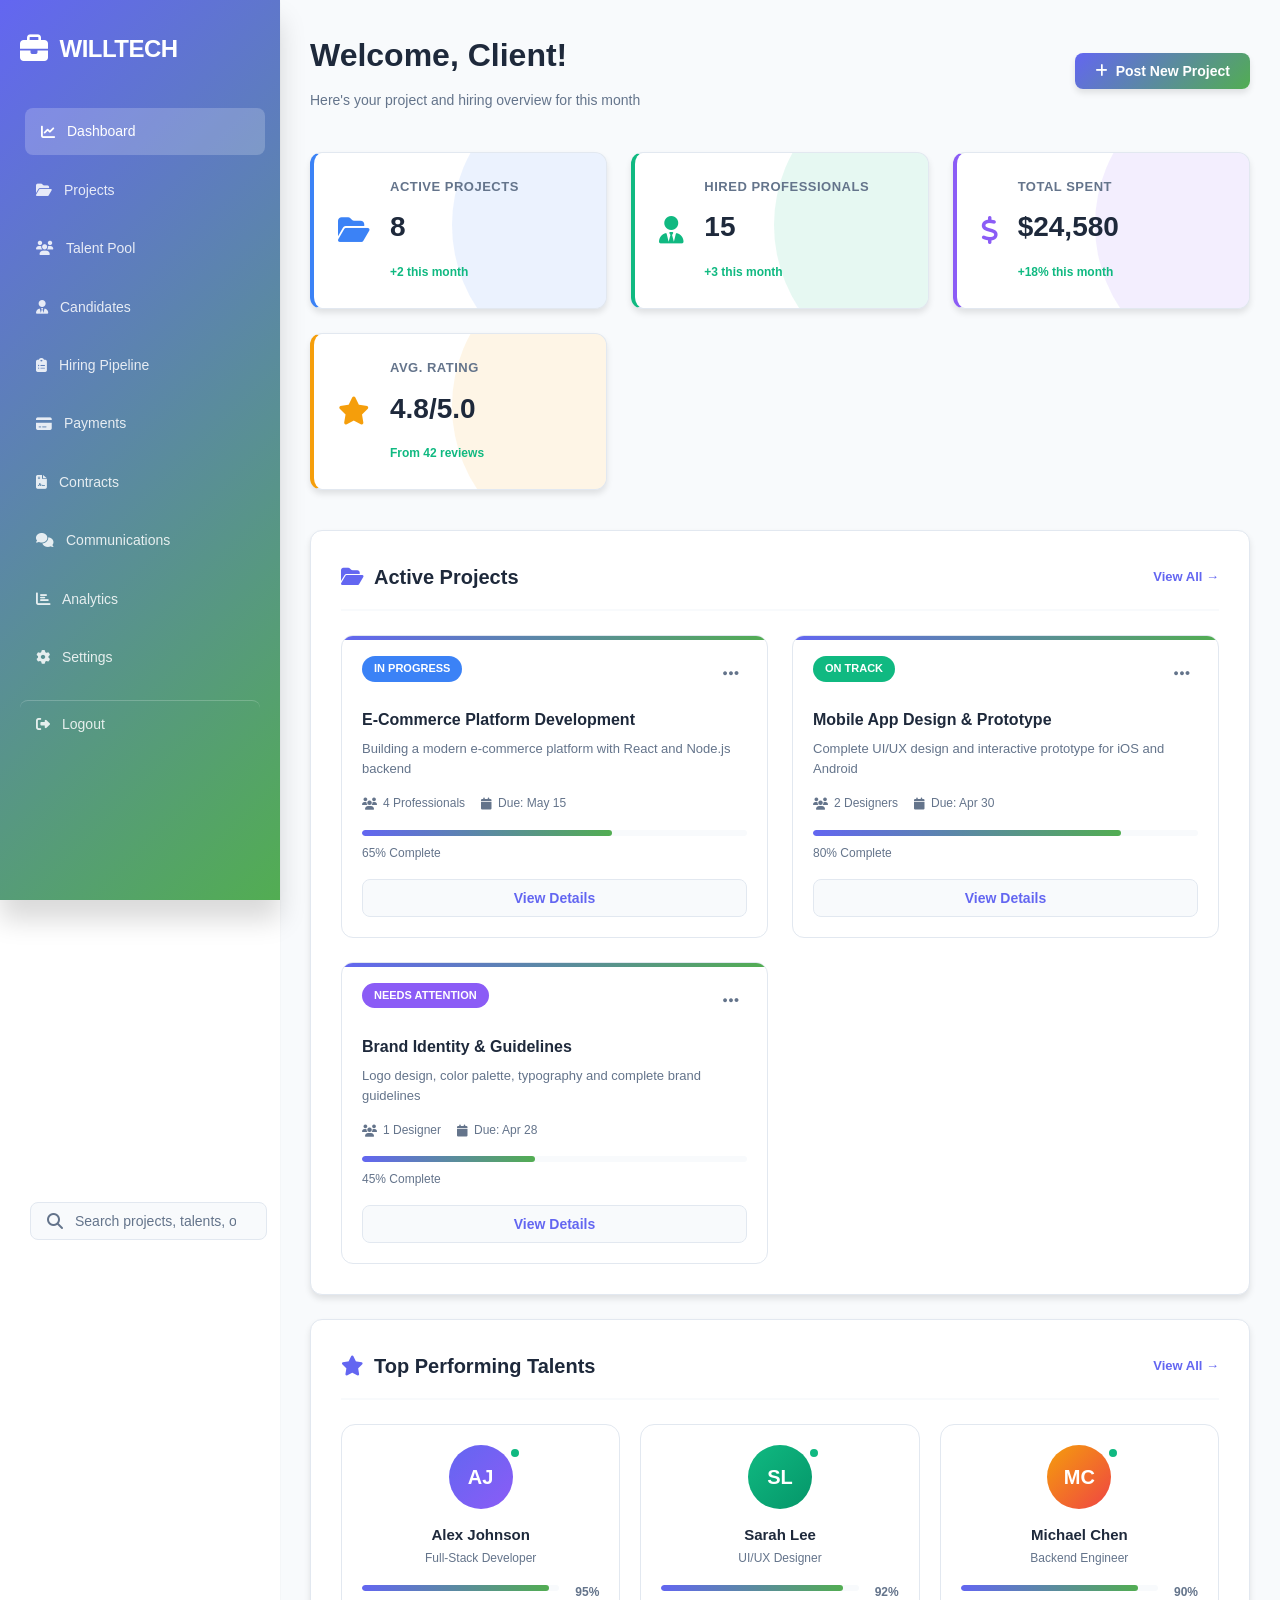
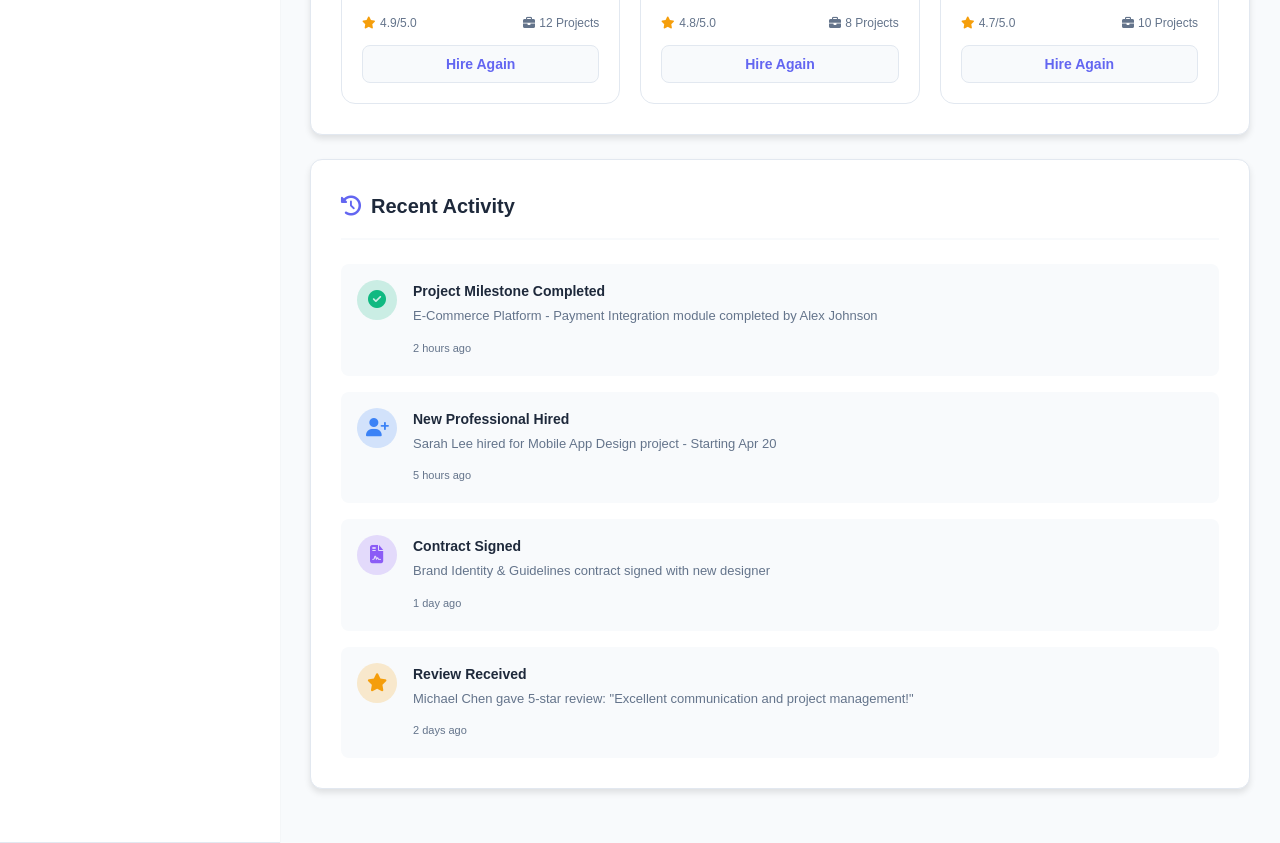
==== CARRIER HUB/client-dashboard.html @ 93d804e5 "Add files via upload" ====
<!DOCTYPE html>
<html lang="en">
<head>
    <meta charset="UTF-8">
    <meta name="viewport" content="width=device-width, initial-scale=1.0">
    <title>Client Dashboard | WILLTECH</title>
    <link rel="stylesheet" href="mentor-dashboard.css">
    <link rel="stylesheet" href="https://cdnjs.cloudflare.com/ajax/libs/font-awesome/6.4.0/css/all.min.css">
</head>
<body>
    <div class="dashboard-container">
        <!-- Sidebar Navigation -->
        <aside class="sidebar">
            <div class="sidebar-header">
                <div class="logo">
                    <i class="fas fa-briefcase"></i>
                    <span>WILLTECH</span>
                </div>
            </div>

            <nav class="sidebar-nav">
                <ul>
                    <li><a href="#dashboard" class="active"><i class="fas fa-chart-line"></i> Dashboard</a></li>
                    <li><a href="#projects"><i class="fas fa-folder-open"></i> Projects</a></li>
                    <li><a href="#talents"><i class="fas fa-users"></i> Talent Pool</a></li>
                    <li><a href="#candidates"><i class="fas fa-user-tie"></i> Candidates</a></li>
                    <li><a href="#hiring"><i class="fas fa-clipboard-list"></i> Hiring Pipeline</a></li>
                    <li><a href="#payments"><i class="fas fa-credit-card"></i> Payments</a></li>
                    <li><a href="#contracts"><i class="fas fa-file-contract"></i> Contracts</a></li>
                    <li><a href="#communications"><i class="fas fa-comments"></i> Communications</a></li>
                    <li><a href="#analytics"><i class="fas fa-bar-chart"></i> Analytics</a></li>
                    <li><a href="#settings"><i class="fas fa-cog"></i> Settings</a></li>
                    <li><a href="login.html" class="logout-btn"><i class="fas fa-sign-out-alt"></i> Logout</a></li>
                </ul>
            </nav>
        </aside>

        <!-- Main Content -->
        <main class="main-content">
            <!-- Top Navigation Bar -->
            <header class="top-bar">
                <div class="search-container">
                    <i class="fas fa-search"></i>
                    <input type="search" placeholder="Search projects, talents, or candidates...">
                </div>
            </header>

            <!-- ===================== DASHBOARD PAGE ===================== -->
            <section id="dashboard" class="content-section">
                <div class="welcome-header">
                    <div>
                        <h1>Welcome, Client! </h1>
                        <p>Here's your project and hiring overview for this month</p>
                    </div>
                    <button class="primary-btn"><i class="fas fa-plus"></i> Post New Project</button>
                </div>

                <!-- Stats Grid -->
                <div class="stats-grid">
                    <div class="stat-card blue-gradient">
                        <div class="stat-icon">
                            <i class="fas fa-folder-open"></i>
                        </div>
                        <div class="stat-content">
                            <h3>Active Projects</h3>
                            <p class="stat-number">8</p>
                            <span class="stat-change positive">+2 this month</span>
                        </div>
                    </div>

                    <div class="stat-card green-gradient">
                        <div class="stat-icon">
                            <i class="fas fa-user-tie"></i>
                        </div>
                        <div class="stat-content">
                            <h3>Hired Professionals</h3>
                            <p class="stat-number">15</p>
                            <span class="stat-change positive">+3 this month</span>
                        </div>
                    </div>

                    <div class="stat-card purple-gradient">
                        <div class="stat-icon">
                            <i class="fas fa-dollar-sign"></i>
                        </div>
                        <div class="stat-content">
                            <h3>Total Spent</h3>
                            <p class="stat-number">$24,580</p>
                            <span class="stat-change positive">+18% this month</span>
                        </div>
                    </div>

                    <div class="stat-card orange-gradient">
                        <div class="stat-icon">
                            <i class="fas fa-star"></i>
                        </div>
                        <div class="stat-content">
                            <h3>Avg. Rating</h3>
                            <p class="stat-number">4.8/5.0</p>
                            <span class="stat-change positive">From 42 reviews</span>
                        </div>
                    </div>
                </div>

                <!-- Active Projects Section -->
                <section id="active-projects" class="card-section">
                    <div class="section-header">
                        <h2><i class="fas fa-folder-open"></i> Active Projects</h2>
                        <a href="#projects" class="view-all">View All →</a>
                    </div>
                    
                    <div class="courses-grid">
                        <div class="course-card">
                            <div class="course-header">
                                <div class="course-badge blue">In Progress</div>
                                <button class="icon-btn"><i class="fas fa-ellipsis-h"></i></button>
                            </div>
                            <h3>E-Commerce Platform Development</h3>
                            <p class="course-desc">Building a modern e-commerce platform with React and Node.js backend</p>
                            <div class="course-stats">
                                <span><i class="fas fa-users"></i> 4 Professionals</span>
                                <span><i class="fas fa-calendar"></i> Due: May 15</span>
                            </div>
                            <div class="progress-bar">
                                <div class="progress" style="width: 65%"></div>
                            </div>
                            <p class="progress-text">65% Complete</p>
                            <button class="secondary-btn full-width">View Details</button>
                        </div>

                        <div class="course-card">
                            <div class="course-header">
                                <div class="course-badge green">On Track</div>
                                <button class="icon-btn"><i class="fas fa-ellipsis-h"></i></button>
                            </div>
                            <h3>Mobile App Design & Prototype</h3>
                            <p class="course-desc">Complete UI/UX design and interactive prototype for iOS and Android</p>
                            <div class="course-stats">
                                <span><i class="fas fa-users"></i> 2 Designers</span>
                                <span><i class="fas fa-calendar"></i> Due: Apr 30</span>
                            </div>
                            <div class="progress-bar">
                                <div class="progress" style="width: 80%"></div>
                            </div>
                            <p class="progress-text">80% Complete</p>
                            <button class="secondary-btn full-width">View Details</button>
                        </div>

                        <div class="course-card">
                            <div class="course-header">
                                <div class="course-badge purple">Needs Attention</div>
                                <button class="icon-btn"><i class="fas fa-ellipsis-h"></i></button>
                            </div>
                            <h3>Brand Identity & Guidelines</h3>
                            <p class="course-desc">Logo design, color palette, typography and complete brand guidelines</p>
                            <div class="course-stats">
                                <span><i class="fas fa-users"></i> 1 Designer</span>
                                <span><i class="fas fa-calendar"></i> Due: Apr 28</span>
                            </div>
                            <div class="progress-bar">
                                <div class="progress" style="width: 45%"></div>
                            </div>
                            <p class="progress-text">45% Complete</p>
                            <button class="secondary-btn full-width">View Details</button>
                        </div>
                    </div>
                </section>

                <!-- Top Performing Talents -->
                <section id="top-talents" class="card-section">
                    <div class="section-header">
                        <h2><i class="fas fa-star"></i> Top Performing Talents</h2>
                        <a href="#talents" class="view-all">View All →</a>
                    </div>
                    
                    <div class="students-grid">
                        <div class="student-card">
                            <div class="student-card-top">
                                <div class="student-av" style="background:linear-gradient(135deg,#6366f1,#8b5cf6)"><span>AJ</span></div>
                                <div class="student-status-dot active"></div>
                            </div>
                            <h4>Alex Johnson</h4>
                            <p>Full-Stack Developer</p>
                            <div class="student-progress">
                                <div class="progress-bar"><div class="progress" style="width:95%"></div></div>
                                <span>95%</span>
                            </div>
                            <div class="student-meta">
                                <span><i class="fas fa-star" style="color:#f59e0b"></i> 4.9/5.0</span>
                                <span><i class="fas fa-briefcase"></i> 12 Projects</span>
                            </div>
                            <button class="secondary-btn full-width" style="margin-top:12px">Hire Again</button>
                        </div>

                        <div class="student-card">
                            <div class="student-card-top">
                                <div class="student-av" style="background:linear-gradient(135deg,#10b981,#059669)"><span>SL</span></div>
                                <div class="student-status-dot active"></div>
                            </div>
                            <h4>Sarah Lee</h4>
                            <p>UI/UX Designer</p>
                            <div class="student-progress">
                                <div class="progress-bar"><div class="progress" style="width:92%"></div></div>
                                <span>92%</span>
                            </div>
                            <div class="student-meta">
                                <span><i class="fas fa-star" style="color:#f59e0b"></i> 4.8/5.0</span>
                                <span><i class="fas fa-briefcase"></i> 8 Projects</span>
                            </div>
                            <button class="secondary-btn full-width" style="margin-top:12px">Hire Again</button>
                        </div>

                        <div class="student-card">
                            <div class="student-card-top">
                                <div class="student-av" style="background:linear-gradient(135deg,#f59e0b,#ef4444)"><span>MC</span></div>
                                <div class="student-status-dot active"></div>
                            </div>
                            <h4>Michael Chen</h4>
                            <p>Backend Engineer</p>
                            <div class="student-progress">
                                <div class="progress-bar"><div class="progress" style="width:90%"></div></div>
                                <span>90%</span>
                            </div>
                            <div class="student-meta">
                                <span><i class="fas fa-star" style="color:#f59e0b"></i> 4.7/5.0</span>
                                <span><i class="fas fa-briefcase"></i> 10 Projects</span>
                            </div>
                            <button class="secondary-btn full-width" style="margin-top:12px">Hire Again</button>
                        </div>
                    </div>
                </section>

                <!-- Recent Activity -->
                <section class="card-section">
                    <div class="section-header">
                        <h2><i class="fas fa-history"></i> Recent Activity</h2>
                    </div>

                    <div class="activity-list">
                        <div class="activity-item">
                            <div class="activity-icon green">
                                <i class="fas fa-check-circle"></i>
                            </div>
                            <div class="activity-content">
                                <h4>Project Milestone Completed</h4>
                                <p>E-Commerce Platform - Payment Integration module completed by Alex Johnson</p>
                                <span class="time-ago">2 hours ago</span>
                            </div>
                        </div>

                        <div class="activity-item">
                            <div class="activity-icon blue">
                                <i class="fas fa-user-plus"></i>
                            </div>
                            <div class="activity-content">
                                <h4>New Professional Hired</h4>
                                <p>Sarah Lee hired for Mobile App Design project - Starting Apr 20</p>
                                <span class="time-ago">5 hours ago</span>
                            </div>
                        </div>

                        <div class="activity-item">
                            <div class="activity-icon purple">
                                <i class="fas fa-file-contract"></i>
                            </div>
                            <div class="activity-content">
                                <h4>Contract Signed</h4>
                                <p>Brand Identity & Guidelines contract signed with new designer</p>
                                <span class="time-ago">1 day ago</span>
                            </div>
                        </div>

                        <div class="activity-item">
                            <div class="activity-icon orange">
                                <i class="fas fa-star"></i>
                            </div>
                            <div class="activity-content">
                                <h4>Review Received</h4>
                                <p>Michael Chen gave 5-star review: "Excellent communication and project management!"</p>
                                <span class="time-ago">2 days ago</span>
                            </div>
                        </div>
                    </div>
                </section>
            </section>

            <!-- ===================== PROJECTS PAGE ===================== -->
            <section id="projects" class="content-section page-section" style="display:none;">
                <div class="page-header">
                    <div><h1>Projects</h1><p>Manage all your projects and track progress</p></div>
                    <button class="primary-btn"><i class="fas fa-plus"></i> Create New Project</button>
                </div>
                <div class="filter-bar">
                    <div class="filter-tabs">
                        <button class="filter-tab active">All Projects (8)</button>
                        <button class="filter-tab">In Progress (5)</button>
                        <button class="filter-tab">Completed (3)</button>
                    </div>
                </div>
                <div class="card-section" style="padding:0">
                    <div class="courses-table-wrap">
                        <table class="courses-table">
                            <thead><tr><th>Project Name</th><th>Status</th><th>Professionals</th><th>Budget</th><th>Progress</th><th>Due Date</th><th>Actions</th></tr></thead>
                            <tbody>
                                <tr><td><div class="course-row-info"><div class="course-row-icon blue"><i class="fas fa-code"></i></div><div><strong>E-Commerce Platform</strong><p>React + Node.js Full-Stack Build</p></div></div></td><td><span class="status-pill green">In Progress</span></td><td>4</td><td>$18,500</td><td><div style="display:flex;align-items:center;gap:8px"><div class="mini-progress"><div class="mini-fill" style="width:65%"></div></div><span>65%</span></div></td><td>May 15, 2026</td><td><div class="row-actions"><button class="icon-btn"><i class="fas fa-eye"></i></button><button class="icon-btn"><i class="fas fa-edit"></i></button></div></td></tr>
                                <tr><td><div class="course-row-info"><div class="course-row-icon green"><i class="fas fa-palette"></i></div><div><strong>Mobile App Design</strong><p>iOS & Android UI/UX Prototype</p></div></div></td><td><span class="status-pill green">In Progress</span></td><td>2</td><td>$8,200</td><td><div style="display:flex;align-items:center;gap:8px"><div class="mini-progress"><div class="mini-fill" style="width:80%"></div></div><span>80%</span></div></td><td>Apr 30, 2026</td><td><div class="row-actions"><button class="icon-btn"><i class="fas fa-eye"></i></button><button class="icon-btn"><i class="fas fa-edit"></i></button></div></td></tr>
                                <tr><td><div class="course-row-info"><div class="course-row-icon purple"><i class="fas fa-paint-brush"></i></div><div><strong>Brand Identity</strong><p>Logo & Guidelines Design</p></div></div></td><td><span class="status-pill yellow">Needs Review</span></td><td>1</td><td>$4,500</td><td><div style="display:flex;align-items:center;gap:8px"><div class="mini-progress"><div class="mini-fill" style="width:45%"></div></div><span>45%</span></div></td><td>Apr 28, 2026</td><td><div class="row-actions"><button class="icon-btn"><i class="fas fa-eye"></i></button><button class="icon-btn"><i class="fas fa-edit"></i></button></div></td></tr>
                                <tr><td><div class="course-row-info"><div class="course-row-icon orange"><i class="fas fa-check-circle"></i></div><div><strong>Website Redesign</strong><p>Complete Website Overhaul</p></div></div></td><td><span class="status-pill green">Completed</span></td><td>3</td><td>$12,000</td><td><div style="display:flex;align-items:center;gap:8px"><div class="mini-progress"><div class="mini-fill" style="width:100%"></div></div><span>100%</span></div></td><td>Apr 10, 2026</td><td><div class="row-actions"><button class="icon-btn"><i class="fas fa-eye"></i></button><button class="icon-btn"><i class="fas fa-download"></i></button></div></td></tr>
                                <tr><td><div class="course-row-info"><div class="course-row-icon gray"><i class="fas fa-database"></i></div><div><strong>Database Migration</strong><p>PostgreSQL Migration & Optimization</p></div></div></td><td><span class="status-pill green">Completed</span></td><td>2</td><td>$6,800</td><td><div style="display:flex;align-items:center;gap:8px"><div class="mini-progress"><div class="mini-fill" style="width:100%"></div></div><span>100%</span></div></td><td>Apr 5, 2026</td><td><div class="row-actions"><button class="icon-btn"><i class="fas fa-eye"></i></button><button class="icon-btn"><i class="fas fa-download"></i></button></div></td></tr>
                            </tbody>
                        </table>
                    </div>
                </div>
            </section>

            <!-- ===================== TALENT POOL PAGE ===================== -->
            <section id="talents" class="content-section page-section" style="display:none;">
                <div class="page-header">
                    <div><h1>Talent Pool</h1><p>Browse and manage available professionals</p></div>
                    <button class="primary-btn"><i class="fas fa-filter"></i> Advanced Search</button>
                </div>
                <div class="stats-grid" style="margin-bottom:28px">
                    <div class="stat-card blue-gradient"><div class="stat-icon"><i class="fas fa-users"></i></div><div class="stat-content"><h3>Available Talents</h3><p class="stat-number">243</p><span class="stat-change positive">+12 this week</span></div></div>
                    <div class="stat-card green-gradient"><div class="stat-icon"><i class="fas fa-check-circle"></i></div><div class="stat-content"><h3>Verified Professionals</h3><p class="stat-number">189</p><span class="stat-change positive">95% verification rate</span></div></div>
                    <div class="stat-card purple-gradient"><div class="stat-icon"><i class="fas fa-star"></i></div><div class="stat-content"><h3>Avg. Rating</h3><p class="stat-number">4.6/5.0</p><span class="stat-change positive">Quality standards</span></div></div>
                    <div class="stat-card orange-gradient"><div class="stat-icon"><i class="fas fa-briefcase"></i></div><div class="stat-content"><h3>Specializations</h3><p class="stat-number">18</p><span class="stat-change">Different skills</span></div></div>
                </div>
                <div class="filter-bar">
                    <div class="filter-tabs">
                        <button class="filter-tab active">All (243)</button>
                        <button class="filter-tab">Developers (89)</button>
                        <button class="filter-tab">Designers (54)</button>
                        <button class="filter-tab">Consultants (42)</button>
                    </div>
                </div>
                <div class="card-section">
                    <div class="students-grid">
                        <div class="student-card">
                            <div class="student-card-top"><div class="student-av" style="background:linear-gradient(135deg,#6366f1,#8b5cf6)"><span>AJ</span></div><div class="student-status-dot active"></div></div><h4>Alex Johnson</h4><p>Full-Stack Developer</p><div class="student-progress"><div class="progress-bar"><div class="progress" style="width:95%"></div></div><span>95%</span></div><div class="student-meta"><span><i class="fas fa-star" style="color:#f59e0b"></i> 4.9/5.0</span><span><i class="fas fa-check" style="color:#10b981"></i> Verified</span></div><button class="secondary-btn full-width" style="margin-top:12px">View Profile</button></div>
                        <div class="student-card">
                            <div class="student-card-top"><div class="student-av" style="background:linear-gradient(135deg,#10b981,#059669)"><span>SL</span></div><div class="student-status-dot active"></div></div><h4>Sarah Lee</h4><p>UI/UX Designer</p><div class="student-progress"><div class="progress-bar"><div class="progress" style="width:92%"></div></div><span>92%</span></div><div class="student-meta"><span><i class="fas fa-star" style="color:#f59e0b"></i> 4.8/5.0</span><span><i class="fas fa-check" style="color:#10b981"></i> Verified</span></div><button class="secondary-btn full-width" style="margin-top:12px">View Profile</button></div>
                        <div class="student-card">
                            <div class="student-card-top"><div class="student-av" style="background:linear-gradient(135deg,#f59e0b,#ef4444)"><span>MC</span></div><div class="student-status-dot active"></div></div><h4>Michael Chen</h4><p>Backend Engineer</p><div class="student-progress"><div class="progress-bar"><div class="progress" style="width:90%"></div></div><span>90%</span></div><div class="student-meta"><span><i class="fas fa-star" style="color:#f59e0b"></i> 4.7/5.0</span><span><i class="fas fa-check" style="color:#10b981"></i> Verified</span></div><button class="secondary-btn full-width" style="margin-top:12px">View Profile</button></div>
                        <div class="student-card">
                            <div class="student-card-top"><div class="student-av" style="background:linear-gradient(135deg,#3b82f6,#6366f1)"><span>JP</span></div><div class="student-status-dot active"></div></div><h4>Jessica Parker</h4><p>Product Manager</p><div class="student-progress"><div class="progress-bar"><div class="progress" style="width:88%"></div></div><span>88%</span></div><div class="student-meta"><span><i class="fas fa-star" style="color:#f59e0b"></i> 4.6/5.0</span><span><i class="fas fa-check" style="color:#10b981"></i> Verified</span></div><button class="secondary-btn full-width" style="margin-top:12px">View Profile</button></div>
                        <div class="student-card">
                            <div class="student-card-top"><div class="student-av" style="background:linear-gradient(135deg,#ec4899,#8b5cf6)"><span>ER</span></div><div class="student-status-dot"></div></div><h4>Emily Rodriguez</h4><p>Data Analyst</p><div class="student-progress"><div class="progress-bar"><div class="progress" style="width:85%"></div></div><span>85%</span></div><div class="student-meta"><span><i class="fas fa-star" style="color:#f59e0b"></i> 4.5/5.0</span><span><i class="fas fa-clock" style="color:#94a3b8"></i> Offline</span></div><button class="secondary-btn full-width" style="margin-top:12px">View Profile</button></div>
                        <div class="student-card">
                            <div class="student-card-top"><div class="student-av" style="background:linear-gradient(135deg,#14b8a6,#0ea5e9)"><span>DK</span></div><div class="student-status-dot active"></div></div><h4>David Kim</h4><p>DevOps Engineer</p><div class="student-progress"><div class="progress-bar"><div class="progress" style="width:92%"></div></div><span>92%</span></div><div class="student-meta"><span><i class="fas fa-star" style="color:#f59e0b"></i> 4.8/5.0</span><span><i class="fas fa-check" style="color:#10b981"></i> Verified</span></div><button class="secondary-btn full-width" style="margin-top:12px">View Profile</button></div>
                    </div>
                </div>
            </section>

            <!-- ===================== CANDIDATES PAGE ===================== -->
            <section id="candidates" class="content-section page-section" style="display:none;">
                <div class="page-header">
                    <div><h1>Candidates</h1><p>Review and manage job applicants</p></div>
                </div>
                <div class="filter-bar">
                    <div class="filter-tabs">
                        <button class="filter-tab active">All Applications (24)</button>
                        <button class="filter-tab">New (8)</button>
                        <button class="filter-tab">Reviewed (10)</button>
                        <button class="filter-tab">Shortlisted (6)</button>
                    </div>
                </div>
                <div class="card-section" style="padding:0">
                    <div class="courses-table-wrap">
                        <table class="courses-table">
                            <thead><tr><th>Candidate Name</th><th>Position</th><th>Experience</th><th>Status</th><th>Applied Date</th><th>Rating</th><th>Actions</th></tr></thead>
                            <tbody>
                                <tr><td><div class="course-row-info"><div class="student-av xs" style="background:linear-gradient(135deg,#6366f1,#8b5cf6)"><span>AJ</span></div><strong>Alex Johnson</strong></div></td><td>Senior Full-Stack Developer</td><td>5+ years</td><td><span class="status-pill green">Shortlisted</span></td><td>Apr 10, 2026</td><td><i class="fas fa-star" style="color:#f59e0b"></i> 4.9/5.0</td><td><div class="row-actions"><button class="icon-btn"><i class="fas fa-eye"></i></button><button class="icon-btn"><i class="fas fa-handshake"></i></button></div></td></tr>
                                <tr><td><div class="course-row-info"><div class="student-av xs" style="background:linear-gradient(135deg,#10b981,#059669)"><span>SL</span></div><strong>Sarah Lee</strong></div></td><td>Senior UI/UX Designer</td><td>4+ years</td><td><span class="status-pill green">Shortlisted</span></td><td>Apr 9, 2026</td><td><i class="fas fa-star" style="color:#f59e0b"></i> 4.8/5.0</td><td><div class="row-actions"><button class="icon-btn"><i class="fas fa-eye"></i></button><button class="icon-btn"><i class="fas fa-handshake"></i></button></div></td></tr>
                                <tr><td><div class="course-row-info"><div class="student-av xs" style="background:linear-gradient(135deg,#f59e0b,#ef4444)"><span>MC</span></div><strong>Michael Chen</strong></div></td><td>Backend Engineer</td><td>6+ years</td><td><span class="status-pill blue">Reviewed</span></td><td>Apr 8, 2026</td><td><i class="fas fa-star" style="color:#f59e0b"></i> 4.7/5.0</td><td><div class="row-actions"><button class="icon-btn"><i class="fas fa-eye"></i></button><button class="icon-btn"><i class="fas fa-times"></i></button></div></td></tr>
                                <tr><td><div class="course-row-info"><div class="student-av xs" style="background:linear-gradient(135deg,#3b82f6,#6366f1)"><span>JP</span></div><strong>Jessica Parker</strong></div></td><td>Product Manager</td><td>3+ years</td><td><span class="status-pill yellow">New</span></td><td>Apr 15, 2026</td><td><i class="fas fa-star" style="color:#f59e0b"></i> 4.6/5.0</td><td><div class="row-actions"><button class="icon-btn"><i class="fas fa-eye"></i></button><button class="icon-btn"><i class="fas fa-check"></i></button></div></td></tr>
                            </tbody>
                        </table>
                    </div>
                </div>
            </section>

            <!-- ===================== HIRING PIPELINE PAGE ===================== -->
            <section id="hiring" class="content-section page-section" style="display:none;">
                <div class="page-header">
                    <div><h1>Hiring Pipeline</h1><p>Manage your recruitment process and hiring stages</p></div>
                    <button class="primary-btn"><i class="fas fa-briefcase"></i> Create Hiring Position</button>
                </div>
                <div class="card-section">
                    <div class="section-header"><h2><i class="fas fa-tasks"></i> Active Hiring Positions</h2></div>
                    <div class="filter-bar">
                        <div class="filter-tabs">
                            <button class="filter-tab active">All (5)</button>
                            <button class="filter-tab">Open (3)</button>
                            <button class="filter-tab">In Progress (2)</button>
                        </div>
                    </div>
                    <div class="courses-grid">
                        <div class="course-card">
                            <div class="course-header">
                                <div class="course-badge blue">Open</div>
                                <button class="icon-btn"><i class="fas fa-ellipsis-h"></i></button>
                            </div>
                            <h3>Senior Full-Stack Developer</h3>
                            <p class="course-desc">5+ years experience with React, Node.js, and database design</p>
                            <div class="course-stats">
                                <span><i class="fas fa-users"></i> 12 Applicants</span>
                                <span><i class="fas fa-calendar"></i> Posted: Apr 5</span>
                            </div>
                            <div class="progress-bar">
                                <div class="progress" style="width: 58%"></div>
                            </div>
                            <p class="progress-text">Pipeline: 12 → 6 Reviewed → 2 Shortlisted</p>
                            <button class="secondary-btn full-width">Manage Candidates</button>
                        </div>

                        <div class="course-card">
                            <div class="course-header">
                                <div class="course-badge green">Open</div>
                                <button class="icon-btn"><i class="fas fa-ellipsis-h"></i></button>
                            </div>
                            <h3>UI/UX Designer</h3>
                            <p class="course-desc">4+ years in product design with portfolio demonstrating modern UX</p>
                            <div class="course-stats">
                                <span><i class="fas fa-users"></i> 8 Applicants</span>
                                <span><i class="fas fa-calendar"></i> Posted: Apr 8</span>
                            </div>
                            <div class="progress-bar">
                                <div class="progress" style="width: 75%"></div>
                            </div>
                            <p class="progress-text">Pipeline: 8 → 6 Reviewed → 3 Shortlisted</p>
                            <button class="secondary-btn full-width">Manage Candidates</button>
                        </div>

                        <div class="course-card">
                            <div class="course-header">
                                <div class="course-badge purple">In Progress</div>
                                <button class="icon-btn"><i class="fas fa-ellipsis-h"></i></button>
                            </div>
                            <h3>DevOps Engineer</h3>
                            <p class="course-desc">3+ years with AWS/GCP, Kubernetes, and CI/CD pipeline experience</p>
                            <div class="course-stats">
                                <span><i class="fas fa-users"></i> 5 Applicants</span>
                                <span><i class="fas fa-calendar"></i> Posted: Apr 1</span>
                            </div>
                            <div class="progress-bar">
                                <div class="progress" style="width: 85%"></div>
                            </div>
                            <p class="progress-text">Pipeline: 5 → 5 Reviewed → 2 Shortlisted</p>
                            <button class="secondary-btn full-width">Manage Candidates</button>
                        </div>
                    </div>
                </div>
            </section>

            <!-- ===================== PAYMENTS PAGE ===================== -->
            <section id="payments" class="content-section page-section" style="display:none;">
                <div class="page-header">
                    <div><h1>Payments</h1><p>Track payments to professionals and project expenses</p></div>
                    <button class="primary-btn"><i class="fas fa-credit-card"></i> Process Payment</button>
                </div>
                <div class="stats-grid" style="margin-bottom:28px">
                    <div class="stat-card green-gradient"><div class="stat-icon"><i class="fas fa-dollar-sign"></i></div><div class="stat-content"><h3>Total Spent</h3><p class="stat-number">$24,580</p><span class="stat-change positive">This year</span></div></div>
                    <div class="stat-card blue-gradient"><div class="stat-icon"><i class="fas fa-hourglass-end"></i></div><div class="stat-content"><h3>Pending Payments</h3><p class="stat-number">$3,450</p><span class="stat-change">4 invoices</span></div></div>
                    <div class="stat-card purple-gradient"><div class="stat-icon"><i class="fas fa-check-circle"></i></div><div class="stat-content"><h3>Paid This Month</h3><p class="stat-number">$6,200</p><span class="stat-change positive">12 transactions</span></div></div>
                    <div class="stat-card orange-gradient"><div class="stat-icon"><i class="fas fa-wallet"></i></div><div class="stat-content"><h3>Budget Remaining</h3><p class="stat-number">$15,420</p><span class="stat-change">Q2 Budget</span></div></div>
                </div>
                <div class="card-section" style="padding:0">
                    <div class="courses-table-wrap">
                        <table class="courses-table">
                            <thead><tr><th>Professional</th><th>Project</th><th>Amount</th><th>Due Date</th><th>Status</th><th>Payment Method</th><th>Actions</th></tr></thead>
                            <tbody>
                                <tr><td><div class="course-row-info"><div class="student-av xs" style="background:linear-gradient(135deg,#6366f1,#8b5cf6)"><span>AJ</span></div><strong>Alex Johnson</strong></div></td><td>E-Commerce Platform</td><td>$5,200</td><td>Apr 20, 2026</td><td><span class="status-pill green">Paid</span></td><td>Bank Transfer</td><td><div class="row-actions"><button class="icon-btn"><i class="fas fa-receipt"></i></button></div></td></tr>
                                <tr><td><div class="course-row-info"><div class="student-av xs" style="background:linear-gradient(135deg,#10b981,#059669)"><span>SL</span></div><strong>Sarah Lee</strong></div></td><td>Mobile App Design</td><td>$3,800</td><td>Apr 25, 2026</td><td><span class="status-pill yellow">Pending</span></td><td>Wire Transfer</td><td><div class="row-actions"><button class="icon-btn"><i class="fas fa-clock"></i></button><button class="icon-btn"><i class="fas fa-check"></i></button></div></td></tr>
                                <tr><td><div class="course-row-info"><div class="student-av xs" style="background:linear-gradient(135deg,#f59e0b,#ef4444)"><span>MC</span></div><strong>Michael Chen</strong></div></td><td>E-Commerce Platform</td><td>$4,500</td><td>Apr 22, 2026</td><td><span class="status-pill green">Paid</span></td><td>Bank Transfer</td><td><div class="row-actions"><button class="icon-btn"><i class="fas fa-receipt"></i></button></div></td></tr>
                            </tbody>
                        </table>
                    </div>
                </div>
            </section>

            <!-- ===================== CONTRACTS PAGE ===================== -->
            <section id="contracts" class="content-section page-section" style="display:none;">
                <div class="page-header">
                    <div><h1>Contracts</h1><p>Manage project contracts and agreements</p></div>
                    <button class="primary-btn"><i class="fas fa-file-contract"></i> Create Contract</button>
                </div>
                <div class="card-section" style="padding:0">
                    <div class="courses-table-wrap">
                        <table class="courses-table">
                            <thead><tr><th>Contract ID</th><th>Professional</th><th>Project</th><th>Contract Value</th><th>Status</th><th>Signed Date</th><th>Actions</th></tr></thead>
                            <tbody>
                                <tr><td><strong>#CTR-2026-001</strong><p>Contract for services</p></td><td><div class="course-row-info"><div class="student-av xs" style="background:linear-gradient(135deg,#6366f1,#8b5cf6)"><span>AJ</span></div><strong>Alex Johnson</strong></div></td><td>E-Commerce Platform</td><td>$12,000</td><td><span class="status-pill green">Active</span></td><td>Apr 1, 2026</td><td><div class="row-actions"><button class="icon-btn"><i class="fas fa-download"></i></button><button class="icon-btn"><i class="fas fa-eye"></i></button></div></td></tr>
                                <tr><td><strong>#CTR-2026-002</strong><p>Contract for services</p></td><td><div class="course-row-info"><div class="student-av xs" style="background:linear-gradient(135deg,#10b981,#059669)"><span>SL</span></div><strong>Sarah Lee</strong></div></td><td>Mobile App Design</td><td>$7,500</td><td><span class="status-pill green">Active</span></td><td>Apr 8, 2026</td><td><div class="row-actions"><button class="icon-btn"><i class="fas fa-download"></i></button><button class="icon-btn"><i class="fas fa-eye"></i></button></div></td></tr>
                                <tr><td><strong>#CTR-2026-003</strong><p>Contract for services</p></td><td><div class="course-row-info"><div class="student-av xs" style="background:linear-gradient(135deg,#f59e0b,#ef4444)"><span>MC</span></div><strong>Michael Chen</strong></div></td><td>E-Commerce Platform</td><td>$9,800</td><td><span class="status-pill green">Active</span></td><td>Apr 5, 2026</td><td><div class="row-actions"><button class="icon-btn"><i class="fas fa-download"></i></button><button class="icon-btn"><i class="fas fa-eye"></i></button></div></td></tr>
                            </tbody>
                        </table>
                    </div>
                </div>
            </section>

            <!-- ===================== COMMUNICATIONS PAGE ===================== -->
            <section id="communications" class="content-section page-section" style="display:none;padding:0">
                <div class="messages-layout">
                    <div class="messages-sidebar">
                        <div class="messages-sidebar-header"><h2>Messages</h2><button class="icon-btn"><i class="fas fa-edit"></i></button></div>
                        <div class="search-container" style="margin:0 16px 16px;padding:8px 14px"><i class="fas fa-search"></i><input type="search" placeholder="Search conversations..."></div>
                        <div class="conversations-list">
                            <div class="conversation-item active"><div class="student-av sm" style="background:linear-gradient(135deg,#6366f1,#8b5cf6)"><span>AJ</span></div><div class="conv-info"><div class="conv-top"><strong>Alex Johnson</strong><span class="conv-time">5m ago</span></div><p>Payment received, thanks for the opportunity!</p></div><div class="conv-badge">1</div></div>
                            <div class="conversation-item"><div class="student-av sm" style="background:linear-gradient(135deg,#10b981,#059669)"><span>SL</span></div><div class="conv-info"><div class="conv-top"><strong>Sarah Lee</strong><span class="conv-time">1h ago</span></div><p>Sent design mockups for your review</p></div><div class="conv-badge">2</div></div>
                            <div class="conversation-item"><div class="student-av sm" style="background:linear-gradient(135deg,#f59e0b,#ef4444)"><span>MC</span></div><div class="conv-info"><div class="conv-top"><strong>Michael Chen</strong><span class="conv-time">3h ago</span></div><p>Database optimization completed</p></div></div>
                        </div>
                    </div>
                    <div class="chat-window">
                        <div class="chat-header">
                            <div class="student-av sm" style="background:linear-gradient(135deg,#6366f1,#8b5cf6)"><span>AJ</span></div>
                            <div><strong>Alex Johnson</strong><p><span class="online-dot"></span> Online · Full-Stack Developer</p></div>
                            <div style="margin-left:auto;display:flex;gap:8px"><button class="icon-btn"><i class="fas fa-video"></i></button><button class="icon-btn"><i class="fas fa-phone"></i></button><button class="icon-btn"><i class="fas fa-info-circle"></i></button></div>
                        </div>
                        <div class="chat-messages">
                            <div class="msg-group"><div class="msg received"><p>The payment module is ready for testing</p><span>4:30 PM</span></div><div class="msg received"><p>I've deployed it to the staging environment</p><span>4:35 PM</span></div></div>
                            <div class="msg-group sent-group"><div class="msg sent"><p>Great! Let me review the code first thing tomorrow</p><span>4:40 PM</span></div><div class="msg sent"><p>Once approved, we can push to production</p><span>4:41 PM</span></div></div>
                            <div class="msg-group"><div class="msg received"><p>Perfect! Payment received, thanks for the opportunity! Really enjoyed working on this project 🎉</p><span>5:15 PM</span></div></div>
                        </div>
                        <div class="chat-input-bar">
                            <button class="icon-btn"><i class="fas fa-paperclip"></i></button>
                            <input type="text" class="chat-input" placeholder="Type a message...">
                            <button class="primary-btn" style="padding:10px 16px"><i class="fas fa-paper-plane"></i></button>
                        </div>
                    </div>
                </div>
            </section>

            <!-- ===================== ANALYTICS PAGE ===================== -->
            <section id="analytics" class="content-section page-section" style="display:none;">
                <div class="page-header">
                    <div><h1>Analytics & Insights</h1><p>Track spending, project performance, and team metrics</p></div>
                    <button class="primary-btn"><i class="fas fa-download"></i> Download Report</button>
                </div>
                <div class="card-section">
                    <div class="section-header"><h2><i class="fas fa-chart-bar"></i> Monthly Spending Trend</h2></div>
                    <div class="earnings-chart">
                        <div class="chart-bars">
                            <div class="chart-bar-wrap"><div class="chart-bar" style="height:45%"><span class="bar-tip">$3,200</span></div><span class="bar-label">Jan</span></div>
                            <div class="chart-bar-wrap"><div class="chart-bar" style="height:58%"><span class="bar-tip">$4,100</span></div><span class="bar-label">Feb</span></div>
                            <div class="chart-bar-wrap"><div class="chart-bar" style="height:72%"><span class="bar-tip">$5,100</span></div><span class="bar-label">Mar</span></div>
                            <div class="chart-bar-wrap"><div class="chart-bar active-bar" style="height:88%"><span class="bar-tip">$6,200</span></div><span class="bar-label">Apr</span></div>
                        </div>
                    </div>
                </div>
                <div class="stats-grid" style="margin-bottom:28px">
                    <div class="stat-card blue-gradient"><div class="stat-icon"><i class="fas fa-chart-line"></i></div><div class="stat-content"><h3>Total Projects</h3><p class="stat-number">24</p><span class="stat-change positive">+5 this quarter</span></div></div>
                    <div class="stat-card green-gradient"><div class="stat-icon"><i class="fas fa-check-circle"></i></div><div class="stat-content"><h3>Completed</h3><p class="stat-number">18</p><span class="stat-change positive">75% completion</span></div></div>
                    <div class="stat-card purple-gradient"><div class="stat-icon"><i class="fas fa-users"></i></div><div class="stat-content"><h3>Professionals Hired</h3><p class="stat-number">32</p><span class="stat-change positive">Across all projects</span></div></div>
                    <div class="stat-card orange-gradient"><div class="stat-icon"><i class="fas fa-thumbs-up"></i></div><div class="stat-content"><h3>Satisfaction Rate</h3><p class="stat-number">96%</p><span class="stat-change positive">Client reviews</span></div></div>
                </div>
            </section>

            <!-- ===================== SETTINGS PAGE ===================== -->
            <section id="settings" class="content-section page-section" style="display:none;">
                <div class="page-header">
                    <div><h1>Settings</h1><p>Manage your account, billing, and preferences</p></div>
                    <button class="primary-btn"><i class="fas fa-save"></i> Save Changes</button>
                </div>
                <div class="settings-layout">
                    <div class="settings-nav card-section" style="padding:8px">
                        <a href="#" class="settings-nav-item active"><i class="fas fa-bell"></i> Notifications</a>
                        <a href="#" class="settings-nav-item"><i class="fas fa-lock"></i> Security & Privacy</a>
                        <a href="#" class="settings-nav-item"><i class="fas fa-credit-card"></i> Billing & Subscription</a>
                        <a href="#" class="settings-nav-item"><i class="fas fa-building"></i> Company Info</a>
                        <a href="#" class="settings-nav-item"><i class="fas fa-palette"></i> Appearance</a>
                    </div>
                    <div class="settings-content">
                        <div class="form-card">
                            <h3><i class="fas fa-bell"></i> Notification Preferences</h3>
                            <div class="settings-list">
                                <div class="setting-row"><div><strong>Project Updates</strong><p>Notifications on project milestones and changes</p></div><label class="toggle"><input type="checkbox" checked><span class="toggle-slider"></span></label></div>
                                <div class="setting-row"><div><strong>Payment Notifications</strong><p>Notify when payments are processed</p></div><label class="toggle"><input type="checkbox" checked><span class="toggle-slider"></span></label></div>
                                <div class="setting-row"><div><strong>Candidate Updates</strong><p>New applications and candidate status changes</p></div><label class="toggle"><input type="checkbox" checked><span class="toggle-slider"></span></label></div>
                                <div class="setting-row"><div><strong>Team Messages</strong><p>Notifications from team members</p></div><label class="toggle"><input type="checkbox" checked><span class="toggle-slider"></span></label></div>
                                <div class="setting-row"><div><strong>Marketing Emails</strong><p>Platform updates and feature announcements</p></div><label class="toggle"><input type="checkbox"><span class="toggle-slider"></span></label></div>
                            </div>
                        </div>
                        <div class="form-card">
                            <h3><i class="fas fa-lock"></i> Security</h3>
                            <div class="form-grid">
                                <div class="form-group full-col"><label>Current Password</label><input type="password" placeholder="Enter current password" class="form-input"></div>
                                <div class="form-group"><label>New Password</label><input type="password" placeholder="New password" class="form-input"></div>
                                <div class="form-group"><label>Confirm New Password</label><input type="password" placeholder="Confirm new password" class="form-input"></div>
                            </div>
                            <button class="secondary-btn" style="margin-top:16px"><i class="fas fa-key"></i> Update Password</button>
                        </div>
                    </div>
                </div>
            </section>

        </main>
    </div>

<script>
    const navLinks = document.querySelectorAll('.sidebar-nav a');
    const pages = {
        'dashboard': document.getElementById('dashboard'),
        'projects': document.getElementById('projects'),
        'talents': document.getElementById('talents'),
        'candidates': document.getElementById('candidates'),
        'hiring': document.getElementById('hiring'),
        'payments': document.getElementById('payments'),
        'contracts': document.getElementById('contracts'),
        'communications': document.getElementById('communications'),
        'analytics': document.getElementById('analytics'),
        'settings': document.getElementById('settings'),
    };

    function showPage(id) {
        Object.values(pages).forEach(p => { if(p) p.style.display = 'none'; });
        const target = pages[id];
        if (target) { target.style.display = 'block'; target.style.animation = 'fadeInUp 0.35s ease'; }
    }

    navLinks.forEach(link => {
        link.addEventListener('click', function(e) {
            // Check if this is the logout button
            if (this.classList.contains('logout-btn')) {
                return; // Allow default navigation to login.html
            }
            
            const href = this.getAttribute('href').replace('#','');
            e.preventDefault();
            navLinks.forEach(l => l.classList.remove('active'));
            this.classList.add('active');
            showPage(href);
        });
    });

    document.querySelectorAll('.filter-tab').forEach(btn => {
        btn.addEventListener('click', function() {
            this.closest('.filter-tabs').querySelectorAll('.filter-tab').forEach(b => b.classList.remove('active'));
            this.classList.add('active');
        });
    });
</script>
</body>
</html>
---- CARRIER HUB/mentor-dashboard.css ----
* {
    margin: 0;
    padding: 0;
    box-sizing: border-box;
}

:root {
    --primary-color: #6366f1;
    --secondary-color: rgb(82, 173, 82);
    --success-color: #10b981;
    --warning-color: #f59e0b;
    --danger-color: #ef4444;
    --dark-bg: #0f172a;
    --light-bg: #f8fafc;
    --card-bg: #ffffff;
    --text-primary: #1e293b;
    --text-secondary: #64748b;
    --border-color: #e2e8f0;
    --shadow-sm: 0 1px 2px rgba(0, 0, 0, 0.05);
    --shadow-md: 0 4px 6px rgba(0, 0, 0, 0.1);
    --shadow-lg: 0 20px 25px rgba(0, 0, 0, 0.15);
}

body {
    font-family: "Segoe UI", Tahoma, Geneva, Verdana, sans-serif;
    background-color: var(--light-bg);
    color: var(--text-primary);
    line-height: 1.6;
}

/* Dashboard Layout */
.dashboard-container {
    display: grid;
    grid-template-columns: 280px 1fr;
    min-height: 100vh;
    background-color: var(--light-bg);
}

/* Sidebar Styles */
.sidebar {
    background: linear-gradient(135deg, var(--primary-color) 0%, var(--secondary-color) 100%);
    padding: 30px 20px;
    position: fixed;
    left: 0;
    top: 0;
    height: 100vh;
    width: 280px;
    overflow-y: auto;
    box-shadow: var(--shadow-lg);
    z-index: 1000;
}

.sidebar-header {
    margin-bottom: 40px;
}

.logo {
    display: flex;
    align-items: center;
    gap: 12px;
    color: white;
    font-size: 24px;
    font-weight: 700;
    letter-spacing: -0.5px;
}

.logo i {
    font-size: 28px;
    animation: bounce 2s infinite;
}

@keyframes bounce {
    0%, 100% { transform: translateY(0); }
    50% { transform: translateY(-5px); }
}

.sidebar-nav ul {
    list-style: none;
}

.sidebar-nav li {
    margin-bottom: 12px;
}

.sidebar-nav a {
    display: flex;
    align-items: center;
    gap: 12px;
    padding: 12px 16px;
    color: rgba(255, 255, 255, 0.85);
    text-decoration: none;
    border-radius: 8px;
    transition: all 0.3s ease;
    font-size: 14px;
    font-weight: 500;
}

.sidebar-nav a:hover,
.sidebar-nav a.active {
    background-color: rgba(255, 255, 255, 0.2);
    color: white;
    transform: translateX(5px);
}

.logout-btn {
    margin-top: 20px;
    border-top: 1px solid rgba(255, 255, 255, 0.2);
    padding-top: 20px;
    color: rgba(255, 255, 255, 0.9);
}

.logout-btn:hover {
    background-color: rgba(255, 0, 0, 0.2);
}

/* Main Content */
.main-content {
    margin-left: 280px;
    overflow-y: auto;
    background-color: var(--light-bg);
    display: contents;
}

/* Top Bar */
.top-bar {
    background-color: var(--card-bg);
    padding: 16px 30px;
    display: flex;
    justify-content: space-between;
    align-items: center;
    gap: 20px;
    border-bottom: 1px solid var(--border-color);
    box-shadow: var(--shadow-sm);
    position: sticky;
    top: 0;
    z-index: 100;
}

.search-container {
    flex: 1;
    display: flex;
    align-items: center;
    gap: 12px;
    background-color: var(--light-bg);
    padding: 10px 16px;
    border-radius: 8px;
    border: 1px solid var(--border-color);
    transition: all 0.3s ease;
}

.search-container:focus-within {
    border-color: var(--primary-color);
    box-shadow: 0 0 0 3px rgba(99, 102, 241, 0.1);
}

.search-container i {
    color: var(--text-secondary);
}

.search-container input {
    flex: 1;
    border: none;
    background: none;
    outline: none;
    color: var(--text-primary);
    font-size: 14px;
}

.search-container input::placeholder {
    color: var(--text-secondary);
}

.header-actions {
    display: flex;
    align-items: center;
   display: contents;
    position: absolute;
    z-index: 1000;
    bottom: 200em;
    right: 70em;
}

.icon-btn {
    position: relative;
    background: none;
    border: none;
    font-size: 18px;
    color: var(--text-secondary);
    cursor: pointer;
    transition: all 0.3s ease;
    padding: 8px;
    border-radius: 6px;
}

.icon-btn:hover {
    color: var(--primary-color);
    background-color: var(--light-bg);
}

.badge {
    position: absolute;
    top: -5px;
    right: -5px;
    background-color: var(--danger-color);
    color: white;
    border-radius: 50%;
    width: 20px;
    height: 20px;
    display: flex;
    align-items: center;
    justify-content: center;
    font-size: 10px;
    font-weight: bold;
}

.profile-btn {
    display: flex;
    align-items: center;
    gap: 10px;
    background: none;
    border: none;
    cursor: pointer;
    font-size: 14px;
    color: var(--text-primary);
    font-weight: 500;
    transition: all 0.3s ease;
}

.profile-btn img {
    width: 40px;
    height: 40px;
    border-radius: 50%;
    object-fit: cover;
    border: 2px solid var(--primary-color);
}

.profile-btn:hover {
    color: var(--primary-color);
}

/* Content Sections */
.content-section {
    padding: 30px;
}

.welcome-header {
    display: flex;
    justify-content: space-between;
    align-items: center;
    margin-bottom: 40px;
}

.welcome-header h1 {
    font-size: 32px;
    margin-bottom: 8px;
    color: var(--text-primary);
}

.welcome-header p {
    color: var(--text-secondary);
    font-size: 14px;
}

/* Buttons */
.primary-btn,
.secondary-btn {
    padding: 10px 20px;
    border: none;
    border-radius: 8px;
    font-size: 14px;
    font-weight: 600;
    cursor: pointer;
    transition: all 0.3s ease;
    display: inline-flex;
    align-items: center;
    gap: 8px;
}

.primary-btn {
    background: linear-gradient(135deg, var(--primary-color) 0%, var(--secondary-color) 100%);
    color: white;
    box-shadow: var(--shadow-md);
}

.primary-btn:hover {
    transform: translateY(-2px);
    box-shadow: var(--shadow-lg);
}

.secondary-btn {
    background-color: var(--light-bg);
    color: var(--primary-color);
    border: 1px solid var(--border-color);
}

.secondary-btn:hover {
    background-color: var(--primary-color);
    color: white;
    border-color: var(--primary-color);
}

.full-width {
    width: 100%;
    justify-content: center;
}

/* Stats Grid */
.stats-grid {
    display: grid;
    grid-template-columns: repeat(auto-fit, minmax(250px, 1fr));
    gap: 24px;
    margin-bottom: 40px;
}

.stat-card {
    background: white;
    padding: 24px;
    border-radius: 12px;
    box-shadow: var(--shadow-md);
    display: flex;
    gap: 20px;
    transition: all 0.3s ease;
    border: 1px solid var(--border-color);
    position: relative;
    overflow: hidden;
}

.stat-card:hover {
    transform: translateY(-5px);
    box-shadow: var(--shadow-lg);
}

.stat-card::before {
    content: "";
    position: absolute;
    top: -50%;
    right: -50%;
    width: 300px;
    height: 300px;
    border-radius: 50%;
    opacity: 0.1;
}

.stat-card.blue-gradient {
    border-left: 4px solid #3b82f6;
}

.stat-card.blue-gradient::before {
    background: #3b82f6;
}

.stat-card.green-gradient {
    border-left: 4px solid var(--success-color);
}

.stat-card.green-gradient::before {
    background: var(--success-color);
}

.stat-card.purple-gradient {
    border-left: 4px solid #8b5cf6;
}

.stat-card.purple-gradient::before {
    background: #8b5cf6;
}

.stat-card.orange-gradient {
    border-left: 4px solid var(--warning-color);
}

.stat-card.orange-gradient::before {
    background: var(--warning-color);
}

.stat-icon {
    font-size: 28px;
    display: flex;
    align-items: center;
    justify-content: center;
    z-index: 1;
}

.stat-card.blue-gradient .stat-icon {
    color: #3b82f6;
}

.stat-card.green-gradient .stat-icon {
    color: var(--success-color);
}

.stat-card.purple-gradient .stat-icon {
    color: #8b5cf6;
}

.stat-card.orange-gradient .stat-icon {
    color: var(--warning-color);
}

.stat-content {
    flex: 1;
    z-index: 1;
}

.stat-content h3 {
    font-size: 13px;
    font-weight: 600;
    color: var(--text-secondary);
    text-transform: uppercase;
    letter-spacing: 0.5px;
    margin-bottom: 8px;
}

.stat-number {
    font-size: 28px;
    font-weight: 700;
    color: var(--text-primary);
    margin-bottom: 8px;
}

.stat-change {
    font-size: 12px;
    color: var(--text-secondary);
}

.stat-change.positive {
    color: var(--success-color);
    font-weight: 600;
}

/* Card Sections */
.card-section {
    background: white;
    border-radius: 12px;
    padding: 30px;
    margin-bottom: 24px;
    box-shadow: var(--shadow-md);
    border: 1px solid var(--border-color);
}

.section-header {
    display: flex;
    justify-content: space-between;
    align-items: center;
    margin-bottom: 24px;
    border-bottom: 2px solid var(--light-bg);
    padding-bottom: 16px;
}

.section-header h2 {
    font-size: 20px;
    color: var(--text-primary);
    display: flex;
    align-items: center;
    gap: 10px;
}

.section-header h2 i {
    color: var(--primary-color);
}

.view-all {
    color: var(--primary-color);
    text-decoration: none;
    font-weight: 600;
    font-size: 13px;
    transition: all 0.3s ease;
}

.view-all:hover {
    gap: 8px;
    color: var(--secondary-color);
}

/* Sessions List */
.sessions-list {
    display: flex;
    flex-direction: column;
    gap: 16px;
}

.session-card {
    display: flex;
    justify-content: space-between;
    align-items: center;
    padding: 16px;
    background: var(--light-bg);
    border-radius: 8px;
    border-left: 4px solid var(--primary-color);
    transition: all 0.3s ease;
}

.session-card:hover {
    background: linear-gradient(90deg, var(--light-bg) 0%, rgba(99, 102, 241, 0.05) 100%);
}

.session-info {
    display: flex;
    align-items: center;
    gap: 16px;
    flex: 1;
}

.student-avatar img {
    width: 50px;
    height: 50px;
    border-radius: 50%;
    object-fit: cover;
    border: 2px solid var(--primary-color);
}

.session-info h4 {
    font-size: 15px;
    color: var(--text-primary);
    margin-bottom: 4px;
}

.session-info p {
    font-size: 13px;
    color: var(--text-secondary);
    margin-bottom: 4px;
}

.time {
    font-size: 12px;
    color: var(--text-secondary);
    font-weight: 500;
}

.session-actions {
    display: flex;
    gap: 12px;
}

/* Courses Grid */
.courses-grid {
    display: grid;
    grid-template-columns: repeat(auto-fill, minmax(300px, 1fr));
    gap: 24px;
}

.course-card {
    background: white;
    border: 1px solid var(--border-color);
    border-radius: 12px;
    padding: 20px;
    transition: all 0.3s ease;
    position: relative;
    overflow: hidden;
}

.course-card::before {
    content: "";
    position: absolute;
    top: 0;
    left: 0;
    width: 100%;
    height: 4px;
    background: linear-gradient(90deg, var(--primary-color), var(--secondary-color));
}

.course-card:hover {
    transform: translateY(-8px);
    box-shadow: var(--shadow-lg);
}

.course-header {
    display: flex;
    justify-content: space-between;
    align-items: start;
    margin-bottom: 16px;
}

.course-badge {
    padding: 4px 12px;
    border-radius: 20px;
    font-size: 11px;
    font-weight: 700;
    text-transform: uppercase;
    color: white;
}

.course-badge.blue {
    background-color: #3b82f6;
}

.course-badge.green {
    background-color: var(--success-color);
}

.course-badge.purple {
    background-color: #8b5cf6;
}

.course-card h3 {
    font-size: 16px;
    margin-bottom: 8px;
    color: var(--text-primary);
    line-height: 1.4;
}

.course-desc {
    font-size: 13px;
    color: var(--text-secondary);
    margin-bottom: 16px;
    line-height: 1.5;
}

.course-stats {
    display: flex;
    gap: 16px;
    margin-bottom: 16px;
    font-size: 12px;
    color: var(--text-secondary);
}

.course-stats span {
    display: flex;
    align-items: center;
    gap: 6px;
}

.progress-bar {
    width: 100%;
    height: 6px;
    background-color: var(--light-bg);
    border-radius: 3px;
    overflow: hidden;
    margin-bottom: 8px;
}

.progress {
    height: 100%;
    background: linear-gradient(90deg, var(--primary-color), var(--secondary-color));
    border-radius: 3px;
    transition: width 0.3s ease;
}

.progress-text {
    font-size: 12px;
    color: var(--text-secondary);
    margin-bottom: 16px;
}

/* Activity List */
.activity-list {
    display: flex;
    flex-direction: column;
    gap: 16px;
}

.activity-item {
    display: flex;
    gap: 16px;
    padding: 16px;
    background: var(--light-bg);
    border-radius: 8px;
    transition: all 0.3s ease;
}

.activity-item:hover {
    background: linear-gradient(90deg, var(--light-bg) 0%, rgba(99, 102, 241, 0.05) 100%);
}

.activity-icon {
    width: 40px;
    height: 40px;
    border-radius: 50%;
    display: flex;
    align-items: center;
    justify-content: center;
    font-size: 18px;
    color: white;
    flex-shrink: 0;
}

.activity-icon.green {
    background-color: rgba(16, 185, 129, 0.2);
    color: var(--success-color);
}

.activity-icon.blue {
    background-color: rgba(59, 130, 246, 0.2);
    color: #3b82f6;
}

.activity-icon.purple {
    background-color: rgba(139, 92, 246, 0.2);
    color: #8b5cf6;
}

.activity-icon.orange {
    background-color: rgba(245, 158, 11, 0.2);
    color: var(--warning-color);
}

.activity-content h4 {
    font-size: 14px;
    color: var(--text-primary);
    margin-bottom: 4px;
    font-weight: 600;
}

.activity-content p {
    font-size: 13px;
    color: var(--text-secondary);
    margin-bottom: 8px;
    line-height: 1.5;
}

.time-ago {
    font-size: 11px;
    color: var(--text-secondary);
    font-weight: 500;
}

/* Scrollbar Styling */
::-webkit-scrollbar {
    width: 8px;
    height: 8px;
}

::-webkit-scrollbar-track {
    background: var(--light-bg);
}

::-webkit-scrollbar-thumb {
    background: var(--border-color);
    border-radius: 4px;
    transition: all 0.3s ease;
}

::-webkit-scrollbar-thumb:hover {
    background: var(--text-secondary);
}

/* Profile Section Styles */
.profile-header {
    margin-bottom: 32px;
}

.profile-header h1 {
    font-size: 28px;
    color: var(--text-primary);
    margin-bottom: 8px;
}

.profile-header p {
    color: var(--text-secondary);
    font-size: 14px;
}

/* Profile Menu */
.profile-menu {
    background: white;
    border-radius: 12px;
    margin-bottom: 24px;
    box-shadow: var(--shadow-md);
    border: 1px solid var(--border-color);
    overflow: hidden;
}

.profile-menu ul {
    list-style: none;
    display: grid;
    grid-template-columns: repeat(auto-fit, minmax(140px, 1fr));
    gap: 0;
}

.profile-menu-item {
    display: flex;
    align-items: center;
    gap: 10px;
    padding: 16px 20px;
    color: var(--text-primary);
    text-decoration: none;
    border-right: 1px solid var(--border-color);
    transition: all 0.3s ease;
    font-weight: 500;
    font-size: 14px;
}

.profile-menu-item:last-child {
    border-right: none;
}

.profile-menu-item:hover {
    background-color: var(--light-bg);
    color: var(--primary-color);
}

.profile-menu-item.active {
    background-color: var(--primary-color);
    color: white;
    border-right: none;
}

.profile-menu-item i {
    font-size: 16px;
}

/* Profile Content Area */
.profile-content-area {
    background: white;
    border-radius: 12px;
    display: contents;
    padding: 30px;
    box-shadow: var(--shadow-md);
    border: 1px solid var(--border-color);
    min-height: 400px;
}

/* Responsive Design */
@media (max-width: 1200px) {
    .courses-grid {
        grid-template-columns: repeat(auto-fill, minmax(280px, 1fr));
    }
}

@media (max-width: 768px) {
    .dashboard-container {
        grid-template-columns: 1fr;
    }

    .sidebar {
        width: 100%;
        height: auto;
        position: relative;
        padding: 20px;
    }

    .sidebar-nav {
        display: grid;
        grid-template-columns: repeat(auto-fit, minmax(150px, 1fr));
        gap: 10px;
    }

    .main-content {
        margin-left: 0;
    }

    .top-bar {
        flex-direction: column;
        gap: 16px;
    }

    .search-container {
        flex: 1;
        width: 100%;
    }

    .content-section {
        padding: 16px;
    }

    .stats-grid {
        grid-template-columns: 1fr;
        gap: 16px;
    }

    .welcome-header {
        flex-direction: column;
        align-items: flex-start;
        gap: 16px;
    }

    .courses-grid {
        grid-template-columns: 1fr;
    }

    .session-card {
        flex-direction: column;
        align-items: flex-start;
        gap: 12px;
    }
}

@media (max-width: 480px) {
    .sidebar-nav ul {
        display: flex;
        flex-wrap: wrap;
        gap: 8px;
    }

    .sidebar-nav a {
        padding: 8px 12px;
        font-size: 12px;
    }

    .stats-grid {
        grid-template-columns: 1fr;
    }

    .stat-card {
        flex-direction: column;
        align-items: center;
        text-align: center;
    }

    .stat-number {
        font-size: 24px;
    }

    .welcome-header h1 {
        font-size: 24px;
    }

    .primary-btn,
    .secondary-btn {
        padding: 8px 16px;
        font-size: 12px;
    }
}

/* ========== PAGE ANIMATION ========== */
@keyframes fadeInUp {
    from { opacity: 0; transform: translateY(16px); }
    to   { opacity: 1; transform: translateY(0); }
}

/* ========== PAGE HEADER ========== */
.page-header {
    display: flex;
    justify-content: space-between;
    align-items: center;
    margin-bottom: 32px;
}
.page-header h1 { font-size: 28px; color: var(--text-primary); margin-bottom: 6px; }
.page-header p  { color: var(--text-secondary); font-size: 14px; }

/* ========== FILTER BAR ========== */
.filter-bar {
    display: flex;
    justify-content: space-between;
    align-items: center;
    margin-bottom: 20px;
    gap: 16px;
    flex-wrap: wrap;
}
.filter-tabs { display: flex; gap: 4px; background: white; padding: 4px; border-radius: 10px; border: 1px solid var(--border-color); }
.filter-tab {
    padding: 8px 16px; border: none; border-radius: 7px; font-size: 13px; font-weight: 600;
    background: none; color: var(--text-secondary); cursor: pointer; transition: all 0.2s;
}
.filter-tab.active { background: var(--primary-color); color: white; }
.filter-select {
    padding: 8px 14px; border: 1px solid var(--border-color); border-radius: 8px;
    font-size: 13px; color: var(--text-primary); background: white; cursor: pointer; outline: none;
}

/* ========== COURSES TABLE ========== */
.courses-table-wrap { overflow-x: auto; }
.courses-table { width: 100%; border-collapse: collapse; }
.courses-table th {
    padding: 12px 16px; text-align: left; font-size: 11px; font-weight: 700;
    text-transform: uppercase; letter-spacing: 0.5px; color: var(--text-secondary);
    background: var(--light-bg); border-bottom: 1px solid var(--border-color);
}
.courses-table td {
    padding: 14px 16px; border-bottom: 1px solid var(--border-color);
    font-size: 14px; color: var(--text-primary); vertical-align: middle;
}
.courses-table tbody tr:last-child td { border-bottom: none; }
.courses-table tbody tr:hover td { background: rgba(99,102,241,0.03); }
.course-row-info { display: flex; align-items: center; gap: 12px; }
.course-row-info strong { display: block; font-size: 14px; }
.course-row-info p { font-size: 12px; color: var(--text-secondary); margin:0; }
.course-row-icon {
    width: 38px; height: 38px; border-radius: 8px;
    display: flex; align-items: center; justify-content: center;
    font-size: 16px; flex-shrink: 0; color: white;
}
.course-row-icon.blue   { background: rgba(59,130,246,0.15); color: #3b82f6; }
.course-row-icon.green  { background: rgba(16,185,129,0.15); color: #10b981; }
.course-row-icon.purple { background: rgba(139,92,246,0.15); color: #8b5cf6; }
.course-row-icon.orange { background: rgba(245,158,11,0.15); color: #f59e0b; }
.course-row-icon.gray   { background: rgba(148,163,184,0.15); color: #94a3b8; }
.mini-progress { flex: 1; height: 6px; background: var(--light-bg); border-radius: 3px; overflow: hidden; min-width: 80px; }
.mini-fill { height: 100%; background: linear-gradient(90deg, var(--primary-color), var(--secondary-color)); border-radius: 3px; }
.row-actions { display: flex; gap: 4px; }

/* ========== STATUS PILLS ========== */
.status-pill {
    display: inline-flex; align-items: center; padding: 4px 10px;
    border-radius: 20px; font-size: 11px; font-weight: 700;
}
.status-pill.green  { background: rgba(16,185,129,0.12); color: #10b981; }
.status-pill.yellow { background: rgba(245,158,11,0.12);  color: #d97706; }
.status-pill.gray   { background: rgba(148,163,184,0.15); color: #64748b; }
.status-pill.red    { background: rgba(239,68,68,0.12);   color: #ef4444; }

/* ========== PROFILE PAGE ========== */
.profile-layout { display: grid; grid-template-columns: 300px 1fr; gap: 28px; align-items: start; }
.profile-sidebar-card {
    background: white; border-radius: 16px; border: 1px solid var(--border-color);
    box-shadow: var(--shadow-md); padding: 32px 24px; text-align: center;
}
.profile-avatar-wrap { position: relative; display: inline-block; margin-bottom: 20px; }
.profile-avatar-circle {
    width: 96px; height: 96px; border-radius: 50%;
    background: linear-gradient(135deg, var(--primary-color), var(--secondary-color));
    display: flex; align-items: center; justify-content: center;
    font-size: 32px; font-weight: 800; color: white; margin: 0 auto;
    box-shadow: 0 8px 24px rgba(99,102,241,0.35);
}
.avatar-edit-btn {
    position: absolute; bottom: 0; right: 0; width: 30px; height: 30px;
    border-radius: 50%; background: white; border: 2px solid var(--border-color);
    font-size: 12px; cursor: pointer; display: flex; align-items: center; justify-content: center;
    transition: all 0.2s;
}
.avatar-edit-btn:hover { background: var(--primary-color); color: white; border-color: var(--primary-color); }
.profile-name { font-size: 20px; font-weight: 700; margin-bottom: 4px; }
.profile-title { color: var(--text-secondary); font-size: 13px; margin-bottom: 16px; }
.profile-badges { display: flex; gap: 8px; justify-content: center; flex-wrap: wrap; margin-bottom: 20px; }
.profile-badge-tag {
    padding: 4px 12px; border-radius: 20px; font-size: 11px; font-weight: 700;
    background: rgba(99,102,241,0.1); color: var(--primary-color); display: flex; align-items: center; gap: 5px;
}
.profile-badge-tag.gold { background: rgba(245,158,11,0.12); color: #d97706; }
.profile-quick-stats { display: flex; gap: 0; border: 1px solid var(--border-color); border-radius: 10px; overflow: hidden; margin-bottom: 20px; }
.pq-stat { flex: 1; padding: 12px 8px; text-align: center; }
.pq-stat:not(:last-child) { border-right: 1px solid var(--border-color); }
.pq-stat strong { display: block; font-size: 18px; font-weight: 800; color: var(--text-primary); }
.pq-stat span { font-size: 11px; color: var(--text-secondary); }
.profile-completion { text-align: left; }
.completion-label { display: flex; justify-content: space-between; margin-bottom: 8px; font-size: 13px; color: var(--text-secondary); }

/* Form Cards */
.profile-forms { display: flex; flex-direction: column; gap: 20px; }
.form-card {
    background: white; border-radius: 12px; border: 1px solid var(--border-color);
    padding: 24px; box-shadow: var(--shadow-sm);
}
.form-card h3 { font-size: 16px; font-weight: 700; color: var(--text-primary); margin-bottom: 20px; display: flex; align-items: center; gap: 10px; }
.form-card h3 i { color: var(--primary-color); }
.form-grid { display: grid; grid-template-columns: 1fr 1fr; gap: 16px; }
.form-group { display: flex; flex-direction: column; gap: 6px; }
.form-group.full-col { grid-column: 1 / -1; }
.form-group label { font-size: 12px; font-weight: 600; color: var(--text-secondary); text-transform: uppercase; letter-spacing: 0.5px; }
.form-input {
    padding: 10px 14px; border: 1px solid var(--border-color); border-radius: 8px;
    font-size: 14px; color: var(--text-primary); outline: none; transition: border 0.2s; background: var(--light-bg);
}
.form-input:focus { border-color: var(--primary-color); background: white; box-shadow: 0 0 0 3px rgba(99,102,241,0.1); }
textarea.form-input { resize: vertical; font-family: inherit; }
.skills-tags { display: flex; flex-wrap: wrap; gap: 8px; }
.skill-tag {
    padding: 6px 12px; border-radius: 20px; background: rgba(99,102,241,0.1); color: var(--primary-color);
    font-size: 12px; font-weight: 600; display: flex; align-items: center; gap: 6px; cursor: pointer;
}
.skill-tag i { font-size: 10px; }
.skill-tag:hover { background: rgba(99,102,241,0.2); }
.add-skill-btn {
    padding: 6px 12px; border-radius: 20px; border: 2px dashed var(--border-color);
    background: none; color: var(--text-secondary); font-size: 12px; cursor: pointer;
    display: flex; align-items: center; gap: 6px; transition: all 0.2s;
}
.add-skill-btn:hover { border-color: var(--primary-color); color: var(--primary-color); }

/* ========== STUDENTS PAGE ========== */
.students-grid { display: grid; grid-template-columns: repeat(auto-fill, minmax(230px, 1fr)); gap: 20px; }
.student-card {
    background: white; border: 1px solid var(--border-color); border-radius: 14px;
    padding: 20px; transition: all 0.3s; position: relative;
}
.student-card:hover { transform: translateY(-4px); box-shadow: var(--shadow-lg); }
.student-card-top { display: flex; justify-content: center; position: relative; margin-bottom: 14px; }
.student-av {
    width: 64px; height: 64px; border-radius: 50%;
    display: flex; align-items: center; justify-content: center;
    font-weight: 800; color: white; font-size: 20px;
}
.student-av.sm { width: 40px; height: 40px; font-size: 14px; flex-shrink: 0; }
.student-av.xs { width: 30px; height: 30px; font-size: 11px; flex-shrink: 0; }
.student-status-dot {
    position: absolute; top: 2px; right: calc(50% - 40px);
    width: 12px; height: 12px; border-radius: 50%; background: #94a3b8; border: 2px solid white;
}
.student-status-dot.active { background: #10b981; }
.student-card h4 { font-size: 15px; font-weight: 700; text-align: center; margin-bottom: 2px; }
.student-card > p { font-size: 12px; color: var(--text-secondary); text-align: center; margin-bottom: 14px; }
.student-progress { display: flex; align-items: center; gap: 8px; margin-bottom: 12px; }
.student-progress .progress-bar { flex: 1; }
.student-progress span { font-size: 12px; color: var(--text-secondary); font-weight: 600; min-width: 32px; text-align: right; }
.student-meta { display: flex; justify-content: space-between; font-size: 12px; color: var(--text-secondary); }
.student-meta span { display: flex; align-items: center; gap: 4px; }

/* ========== SESSIONS PAGE ========== */
.calendar-strip {}
.cal-header { display: flex; align-items: center; gap: 16px; margin-bottom: 20px; }
.cal-header h3 { font-size: 16px; font-weight: 700; flex: 1; text-align: center; }
.cal-days { display: grid; grid-template-columns: repeat(7, 1fr); gap: 8px; }
.cal-day {
    display: flex; flex-direction: column; align-items: center; gap: 4px;
    padding: 12px 8px; border-radius: 10px; cursor: pointer; transition: all 0.2s; position: relative;
}
.cal-day span { font-size: 11px; color: var(--text-secondary); font-weight: 600; }
.cal-day strong { font-size: 18px; font-weight: 700; }
.cal-day:hover { background: var(--light-bg); }
.cal-day.has-event strong { color: var(--primary-color); }
.cal-day.active { background: var(--primary-color); border-radius: 10px; }
.cal-day.active span, .cal-day.active strong { color: white; }
.cal-dot { width: 6px; height: 6px; border-radius: 50%; background: var(--primary-color); }
.cal-day.active .cal-dot { background: white; }
.session-time-block {
    display: flex; flex-direction: column; align-items: center; min-width: 64px;
    padding-right: 20px; border-right: 2px solid var(--border-color); gap: 2px;
}
.session-hour { font-size: 20px; font-weight: 800; color: var(--text-primary); line-height: 1; }
.session-ampm { font-size: 11px; color: var(--text-secondary); font-weight: 600; }
.session-dur  { font-size: 11px; color: var(--text-secondary); margin-top: 4px; }
.session-card { display: flex; align-items: center; gap: 20px; }
.session-past { opacity: 0.7; }

/* ========== EARNINGS PAGE ========== */
.earnings-chart { padding: 20px 0 0; }
.chart-bars { display: flex; align-items: flex-end; gap: 16px; height: 200px; padding: 0 16px 0; }
.chart-bar-wrap { flex: 1; display: flex; flex-direction: column; align-items: center; gap: 8px; height: 100%; justify-content: flex-end; }
.chart-bar {
    width: 100%; border-radius: 8px 8px 0 0;
    background: linear-gradient(180deg, rgba(99,102,241,0.2), rgba(99,102,241,0.1));
    border: 1px solid rgba(99,102,241,0.2); border-bottom: none;
    position: relative; cursor: pointer; transition: all 0.3s; min-height: 20px;
}
.chart-bar:hover { background: linear-gradient(180deg, rgba(99,102,241,0.35), rgba(99,102,241,0.15)); }
.chart-bar.active-bar { background: linear-gradient(180deg, var(--primary-color), rgba(99,102,241,0.6)); border-color: var(--primary-color); }
.bar-tip {
    position: absolute; top: -26px; left: 50%; transform: translateX(-50%);
    font-size: 11px; font-weight: 700; color: var(--text-primary); white-space: nowrap;
}
.bar-label { font-size: 12px; color: var(--text-secondary); font-weight: 600; }
.amount-green   { color: #10b981; font-weight: 700; }
.amount-pending { color: #d97706; font-weight: 700; }

/* ========== MESSAGES PAGE ========== */
.messages-layout { display: grid; grid-template-columns: 320px 1fr; height: calc(100vh - 73px); }
.messages-sidebar { border-right: 1px solid var(--border-color); background: white; display: flex; flex-direction: column; }
.messages-sidebar-header { display: flex; align-items: center; justify-content: space-between; padding: 24px 20px 16px; }
.messages-sidebar-header h2 { font-size: 20px; font-weight: 700; }
.conversations-list { flex: 1; overflow-y: auto; }
.conversation-item {
    display: flex; align-items: center; gap: 12px; padding: 14px 20px; cursor: pointer;
    border-bottom: 1px solid var(--border-color); position: relative; transition: background 0.2s;
}
.conversation-item:hover { background: var(--light-bg); }
.conversation-item.active { background: rgba(99,102,241,0.07); }
.conv-info { flex: 1; min-width: 0; }
.conv-top { display: flex; justify-content: space-between; align-items: center; margin-bottom: 3px; }
.conv-top strong { font-size: 14px; }
.conv-time { font-size: 11px; color: var(--text-secondary); }
.conv-info p { font-size: 12px; color: var(--text-secondary); white-space: nowrap; overflow: hidden; text-overflow: ellipsis; }
.conv-badge {
    background: var(--primary-color); color: white; border-radius: 50%;
    min-width: 20px; height: 20px; display: flex; align-items: center; justify-content: center;
    font-size: 10px; font-weight: 800;
}
.chat-window { display: flex; flex-direction: column; background: var(--light-bg); }
.chat-header {
    display: flex; align-items: center; gap: 14px; padding: 16px 24px;
    background: white; border-bottom: 1px solid var(--border-color);
}
.chat-header strong { display: block; font-size: 15px; }
.chat-header p { font-size: 12px; color: var(--text-secondary); display: flex; align-items: center; gap: 6px; }
.online-dot { display: inline-block; width: 8px; height: 8px; border-radius: 50%; background: #10b981; }
.chat-messages { flex: 1; overflow-y: auto; padding: 24px; display: flex; flex-direction: column; gap: 16px; }
.msg-group { display: flex; flex-direction: column; gap: 6px; }
.sent-group { align-items: flex-end; }
.msg {
    max-width: 70%; padding: 12px 16px; border-radius: 16px; position: relative;
}
.msg span { font-size: 10px; display: block; margin-top: 4px; opacity: 0.6; }
.msg.received { background: white; border: 1px solid var(--border-color); border-radius: 16px 16px 16px 4px; color: var(--text-primary); }
.msg.sent { background: var(--primary-color); color: white; border-radius: 16px 16px 4px 16px; }
.msg.sent span { color: rgba(255,255,255,0.7); text-align: right; }
.msg p { font-size: 14px; line-height: 1.5; }
.chat-input-bar {
    display: flex; align-items: center; gap: 12px; padding: 16px 24px;
    background: white; border-top: 1px solid var(--border-color);
}
.chat-input {
    flex: 1; padding: 11px 16px; border: 1px solid var(--border-color); border-radius: 24px;
    font-size: 14px; outline: none; background: var(--light-bg); transition: all 0.2s;
}
.chat-input:focus { border-color: var(--primary-color); background: white; }

/* ========== REVIEWS PAGE ========== */
.reviews-summary { display: flex; gap: 40px; align-items: center; flex-wrap: wrap; }
.rating-big { text-align: center; flex-shrink: 0; }
.big-number { font-size: 64px; font-weight: 900; color: var(--text-primary); line-height: 1; display: block; }
.big-stars { color: #f59e0b; font-size: 20px; margin: 8px 0; }
.rating-big p { font-size: 13px; color: var(--text-secondary); }
.rating-bars { flex: 1; min-width: 220px; display: flex; flex-direction: column; gap: 10px; }
.rating-bar-row { display: flex; align-items: center; gap: 12px; font-size: 12px; color: var(--text-secondary); font-weight: 600; }
.review-badges { display: flex; gap: 16px; flex-wrap: wrap; }
.review-badge-item {
    background: var(--light-bg); border: 1px solid var(--border-color); border-radius: 12px;
    padding: 16px; min-width: 130px; text-align: center;
}
.review-badge-item i { font-size: 22px; display: block; margin-bottom: 8px; }
.review-badge-item strong { display: block; font-size: 13px; margin-bottom: 2px; }
.review-badge-item p { font-size: 11px; color: var(--text-secondary); }
.reviews-list { display: flex; flex-direction: column; gap: 20px; }
.review-card { border: 1px solid var(--border-color); border-radius: 12px; padding: 20px; background: white; }
.review-top { display: flex; align-items: center; gap: 12px; margin-bottom: 14px; flex-wrap: wrap; }
.review-top > div > strong { font-size: 14px; display: block; }
.review-top > div > p { font-size: 12px; color: var(--text-secondary); }
.review-stars { color: #f59e0b; font-size: 14px; display: flex; gap: 2px; }
.review-text { font-size: 14px; color: var(--text-secondary); line-height: 1.7; margin-bottom: 14px; }
.review-reply {
    display: flex; gap: 10px; background: rgba(99,102,241,0.05); border-left: 3px solid var(--primary-color);
    border-radius: 0 8px 8px 0; padding: 12px 16px; font-size: 13px; color: var(--text-secondary);
}

/* ========== SETTINGS PAGE ========== */
.settings-layout { display: grid; grid-template-columns: 220px 1fr; gap: 24px; align-items: start; }
.settings-nav { display: flex; flex-direction: column; gap: 2px; }
.settings-nav-item {
    display: flex; align-items: center; gap: 10px; padding: 11px 14px; border-radius: 8px;
    font-size: 14px; font-weight: 500; color: var(--text-secondary); text-decoration: none; transition: all 0.2s;
}
.settings-nav-item:hover { background: var(--light-bg); color: var(--primary-color); }
.settings-nav-item.active { background: rgba(99,102,241,0.1); color: var(--primary-color); font-weight: 600; }
.settings-content { display: flex; flex-direction: column; gap: 20px; }
.settings-list { display: flex; flex-direction: column; gap: 0; }
.setting-row {
    display: flex; align-items: center; justify-content: space-between; gap: 20px;
    padding: 16px 0; border-bottom: 1px solid var(--border-color);
}
.setting-row:last-child { border-bottom: none; }
.setting-row > div strong { font-size: 14px; display: block; margin-bottom: 2px; }
.setting-row > div p { font-size: 13px; color: var(--text-secondary); margin: 0; }
/* Toggle Switch */
.toggle { position: relative; display: inline-block; width: 44px; height: 24px; flex-shrink: 0; }
.toggle input { opacity: 0; width: 0; height: 0; }
.toggle-slider {
    position: absolute; cursor: pointer; inset: 0; background: #cbd5e1;
    border-radius: 24px; transition: 0.3s;
}
.toggle-slider::before {
    content: ''; position: absolute; height: 18px; width: 18px;
    left: 3px; top: 3px; background: white; border-radius: 50%; transition: 0.3s;
    box-shadow: 0 1px 3px rgba(0,0,0,0.2);
}
.toggle input:checked + .toggle-slider { background: var(--primary-color); }
.toggle input:checked + .toggle-slider::before { transform: translateX(20px); }
/* Availability Grid */
.availability-grid { display: flex; flex-direction: column; gap: 12px; }
.avail-row { display: flex; align-items: center; gap: 14px; }
.avail-day { min-width: 90px; font-size: 14px; font-weight: 600; }
.time-input { padding: 8px 10px !important; max-width: 130px; }
.time-input:disabled { opacity: 0.4; cursor: not-allowed; }
/* Danger Card */
.danger-card { border-color: rgba(239,68,68,0.2); }
.danger-card h3 { color: #ef4444; }

/* ========== SESSION TIME BLOCK IN SESSIONS PAGE ========== */
.sessions-list .session-card { background: white; border: 1px solid var(--border-color); border-radius: 12px; padding: 20px; margin-bottom: 12px; }
.sessions-list .session-card:last-child { margin-bottom: 0; }

/* ========== RESPONSIVE ========== */
@media (max-width: 1100px) {
    .profile-layout { grid-template-columns: 1fr; }
    .settings-layout { grid-template-columns: 1fr; }
    .messages-layout { grid-template-columns: 260px 1fr; }
}
@media (max-width: 900px) {
    .messages-layout { grid-template-columns: 1fr; height: auto; }
    .chat-window { min-height: 400px; }
}
@media (max-width: 768px) {
    .reviews-summary { flex-direction: column; align-items: flex-start; }
    .form-grid { grid-template-columns: 1fr; }
    .form-group.full-col { grid-column: 1; }
    .page-header { flex-direction: column; align-items: flex-start; gap: 12px; }
    .students-grid { grid-template-columns: repeat(auto-fill, minmax(180px, 1fr)); }
}
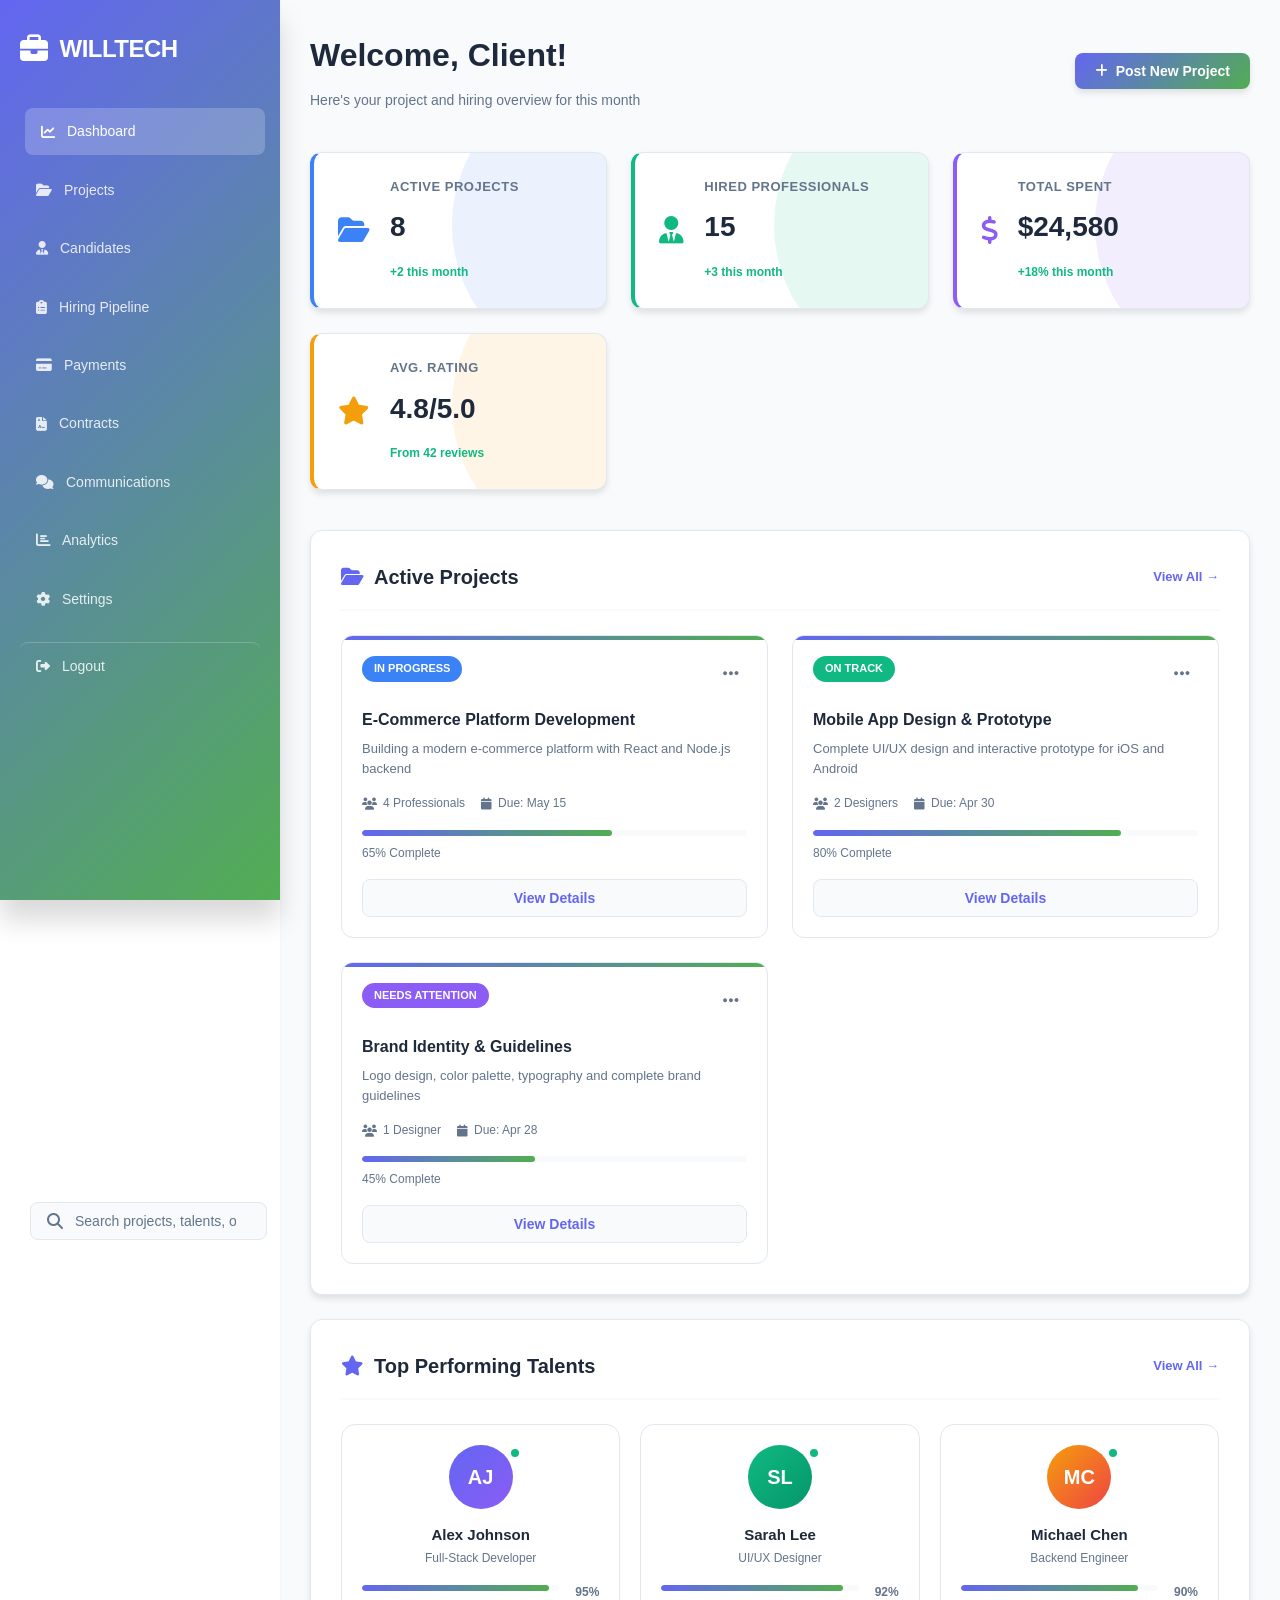
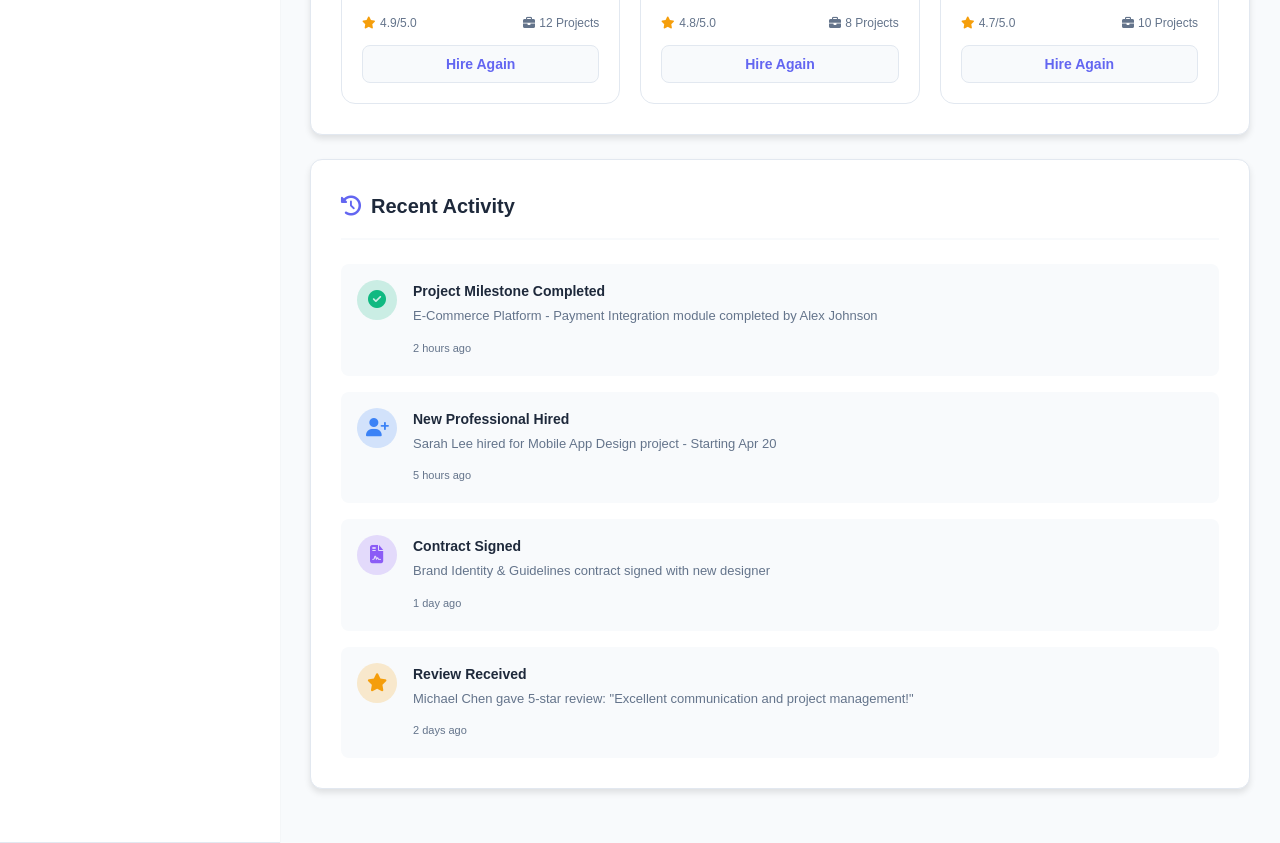
==== commit ae904a11: "Add files via upload" ====
--- a/CARRIER HUB/client-dashboard.html
+++ b/CARRIER HUB/client-dashboard.html
@@ -22,7 +22,6 @@
                 <ul>
                     <li><a href="#dashboard" class="active"><i class="fas fa-chart-line"></i> Dashboard</a></li>
                     <li><a href="#projects"><i class="fas fa-folder-open"></i> Projects</a></li>
-                    <li><a href="#talents"><i class="fas fa-users"></i> Talent Pool</a></li>
                     <li><a href="#candidates"><i class="fas fa-user-tie"></i> Candidates</a></li>
                     <li><a href="#hiring"><i class="fas fa-clipboard-list"></i> Hiring Pipeline</a></li>
                     <li><a href="#payments"><i class="fas fa-credit-card"></i> Payments</a></li>
@@ -383,7 +382,7 @@
             <section id="hiring" class="content-section page-section" style="display:none;">
                 <div class="page-header">
                     <div><h1>Hiring Pipeline</h1><p>Manage your recruitment process and hiring stages</p></div>
-                    <button class="primary-btn"><i class="fas fa-briefcase"></i> Create Hiring Position</button>
+                    <button class="primary-btn" id="createHiringBtn"><i class="fas fa-briefcase"></i> Create Hiring Position</button>
                 </div>
                 <div class="card-section">
                     <div class="section-header"><h2><i class="fas fa-tasks"></i> Active Hiring Positions</h2></div>
@@ -394,7 +393,7 @@
                             <button class="filter-tab">In Progress (2)</button>
                         </div>
                     </div>
-                    <div class="courses-grid">
+                    <div class="courses-grid" id="hiringPositionsContainer">
                         <div class="course-card">
                             <div class="course-header">
                                 <div class="course-badge blue">Open</div>
@@ -451,6 +450,104 @@
                     </div>
                 </div>
             </section>
+
+            <!-- Project Selection Modal -->
+            <div id="projectModal" class="modal" style="display:none;">
+                <div class="modal-content" style="max-width:500px;">
+                    <div class="modal-header">
+                        <h2>Select a Project</h2>
+                        <button class="icon-btn" id="closeProjectModal"><i class="fas fa-times"></i></button>
+                    </div>
+                    <div class="modal-body">
+                        <p style="margin-bottom:16px;color:#666">Choose a project for this hiring position:</p>
+                        <div id="projectsList" class="projects-list">
+                            <div class="project-item" data-project="E-Commerce Platform Development">
+                                <div class="project-item-info">
+                                    <h4>E-Commerce Platform Development</h4>
+                                    <p>React + Node.js Full-Stack Build</p>
+                                </div>
+                                <i class="fas fa-chevron-right"></i>
+                            </div>
+                            <div class="project-item" data-project="Mobile App Design & Prototype">
+                                <div class="project-item-info">
+                                    <h4>Mobile App Design & Prototype</h4>
+                                    <p>iOS & Android UI/UX Prototype</p>
+                                </div>
+                                <i class="fas fa-chevron-right"></i>
+                            </div>
+                            <div class="project-item" data-project="Brand Identity & Guidelines">
+                                <div class="project-item-info">
+                                    <h4>Brand Identity & Guidelines</h4>
+                                    <p>Logo Design & Complete Brand Guidelines</p>
+                                </div>
+                                <i class="fas fa-chevron-right"></i>
+                            </div>
+                            <div class="project-item" data-project="Website Redesign">
+                                <div class="project-item-info">
+                                    <h4>Website Redesign</h4>
+                                    <p>Complete Website Overhaul</p>
+                                </div>
+                                <i class="fas fa-chevron-right"></i>
+                            </div>
+                            <div class="project-item" data-project="Database Migration">
+                                <div class="project-item-info">
+                                    <h4>Database Migration</h4>
+                                    <p>PostgreSQL Migration & Optimization</p>
+                                </div>
+                                <i class="fas fa-chevron-right"></i>
+                            </div>
+                        </div>
+                    </div>
+                </div>
+            </div>
+
+            <!-- Hiring Position Form Modal -->
+            <div id="hiringFormModal" class="modal" style="display:none;">
+                <div class="modal-content">
+                    <div class="modal-header">
+                        <h2>Create Hiring Position</h2>
+                        <button class="icon-btn" id="closeFormModal"><i class="fas fa-times"></i></button>
+                    </div>
+                    <div class="modal-body">
+                        <form id="hiringPositionForm" style="display:none;">
+                            <input type="hidden" id="selectedProjectInput">
+                            <div class="form-group">
+                                <label for="projectDisplay" style="font-weight:600;color:#666">Project</label>
+                                <input type="text" id="projectDisplay" class="form-input" disabled style="background:#f5f5f5;">
+                            </div>
+                            <div class="form-group">
+                                <label for="jobTitle">Job Title<span style="color:#ef4444">*</span></label>
+                                <input type="text" id="jobTitle" class="form-input" placeholder="e.g., Senior Developer, UI Designer" required>
+                            </div>
+                            <div class="form-group">
+                                <label for="jobDesc">Job Description<span style="color:#ef4444">*</span></label>
+                                <textarea id="jobDesc" class="form-input" style="resize:vertical;min-height:100px" placeholder="Describe the role and responsibilities" required></textarea>
+                            </div>
+                            <div class="form-group">
+                                <label for="experience">Experience Required<span style="color:#ef4444">*</span></label>
+                                <input type="text" id="experience" class="form-input" placeholder="e.g., 3+ years" required>
+                            </div>
+                            <div class="form-group">
+                                <label for="jobStatus">Status<span style="color:#ef4444">*</span></label>
+                                <select id="jobStatus" class="form-input" required style="cursor:pointer;">
+                                    <option value="">Select Status</option>
+                                    <option value="Open">Open</option>
+                                    <option value="In Progress">In Progress</option>
+                                    <option value="Closed">Closed</option>
+                                </select>
+                            </div>
+                            <div class="form-group">
+                                <label for="applicants">Number of Applicants<span style="color:#ef4444">*</span></label>
+                                <input type="number" id="applicants" class="form-input" placeholder="0" min="0" required>
+                            </div>
+                            <div class="form-actions" style="display:flex;gap:12px;margin-top:24px;">
+                                <button type="submit" class="primary-btn" style="flex:1;"><i class="fas fa-check"></i> Create Position</button>
+                                <button type="button" id="cancelFormBtn" class="secondary-btn" style="flex:1;"><i class="fas fa-times"></i> Cancel</button>
+                            </div>
+                        </form>
+                    </div>
+                </div>
+            </div>
 
             <!-- ===================== PAYMENTS PAGE ===================== -->
             <section id="payments" class="content-section page-section" style="display:none;">
@@ -638,6 +735,161 @@
             this.classList.add('active');
         });
     });
+
+    // ============ HIRING POSITION WORKFLOW ============
+    const createHiringBtn = document.getElementById('createHiringBtn');
+    const projectModal = document.getElementById('projectModal');
+    const hiringFormModal = document.getElementById('hiringFormModal');
+    const closeProjectModal = document.getElementById('closeProjectModal');
+    const closeFormModal = document.getElementById('closeFormModal');
+    const projectsList = document.getElementById('projectsList');
+    const hiringPositionForm = document.getElementById('hiringPositionForm');
+    const cancelFormBtn = document.getElementById('cancelFormBtn');
+    const selectedProjectInput = document.getElementById('selectedProjectInput');
+    const projectDisplay = document.getElementById('projectDisplay');
+    const hiringPositionsContainer = document.getElementById('hiringPositionsContainer');
+
+    // Open project selection modal
+    createHiringBtn.addEventListener('click', function() {
+        projectModal.style.display = 'flex';
+    });
+
+    // Close project modal
+    closeProjectModal.addEventListener('click', function() {
+        projectModal.style.display = 'none';
+    });
+
+    // Close when clicking outside modal
+    projectModal.addEventListener('click', function(e) {
+        if (e.target === projectModal) {
+            projectModal.style.display = 'none';
+        }
+    });
+
+    hiringFormModal.addEventListener('click', function(e) {
+        if (e.target === hiringFormModal) {
+            hiringFormModal.style.display = 'none';
+            resetForm();
+        }
+    });
+
+    // Handle project selection
+    document.querySelectorAll('.project-item').forEach(item => {
+        item.addEventListener('click', function() {
+            const projectName = this.getAttribute('data-project');
+            selectedProjectInput.value = projectName;
+            projectDisplay.value = projectName;
+            
+            projectModal.style.display = 'none';
+            hiringFormModal.style.display = 'flex';
+            hiringPositionForm.style.display = 'block';
+        });
+    });
+
+    // Close form modal
+    closeFormModal.addEventListener('click', function() {
+        hiringFormModal.style.display = 'none';
+        resetForm();
+    });
+
+    cancelFormBtn.addEventListener('click', function() {
+        hiringFormModal.style.display = 'none';
+        resetForm();
+    });
+
+    // Form submission
+    hiringPositionForm.addEventListener('submit', function(e) {
+        e.preventDefault();
+
+        const jobTitle = document.getElementById('jobTitle').value;
+        const jobDesc = document.getElementById('jobDesc').value;
+        const experience = document.getElementById('experience').value;
+        const jobStatus = document.getElementById('jobStatus').value;
+        const applicants = document.getElementById('applicants').value;
+        const project = selectedProjectInput.value;
+
+        // Create job position card
+        const newCard = createJobCard(jobTitle, jobDesc, experience, jobStatus, applicants);
+        hiringPositionsContainer.appendChild(newCard);
+
+        // Close modal and reset form
+        hiringFormModal.style.display = 'none';
+        resetForm();
+
+        // Show success message or animation
+        showSuccessNotification(`${jobTitle} position created successfully!`);
+    });
+
+    function createJobCard(title, desc, experience, status, applicants) {
+        const badgeClass = status === 'Open' ? 'blue' : status === 'In Progress' ? 'purple' : 'gray';
+        const statusBadge = status === 'Open' ? '<div class="course-badge blue">Open</div>' : 
+                           status === 'In Progress' ? '<div class="course-badge purple">In Progress</div>' : 
+                           '<div class="course-badge gray">Closed</div>';
+
+        const card = document.createElement('div');
+        card.className = 'course-card';
+        card.innerHTML = `
+            <div class="course-header">
+                ${statusBadge}
+                <button class="icon-btn"><i class="fas fa-ellipsis-h"></i></button>
+            </div>
+            <h3>${title}</h3>
+            <p class="course-desc">${desc}</p>
+            <div class="course-stats">
+                <span><i class="fas fa-users"></i> ${applicants} Applicants</span>
+                <span><i class="fas fa-calendar"></i> Posted: ${new Date().toLocaleDateString('en-US', {month: 'short', day: 'numeric'})}</span>
+            </div>
+            <div class="progress-bar">
+                <div class="progress" style="width: ${Math.min(parseInt(applicants) * 5, 100)}%"></div>
+            </div>
+            <p class="progress-text">Experience: ${experience}</p>
+            <button class="secondary-btn full-width">Manage Candidates</button>
+        `;
+        return card;
+    }
+
+    function resetForm() {
+        hiringPositionForm.reset();
+        selectedProjectInput.value = '';
+        projectDisplay.value = '';
+    }
+
+    function showSuccessNotification(message) {
+        const notification = document.createElement('div');
+        notification.style.cssText = `
+            position: fixed;
+            top: 20px;
+            right: 20px;
+            background: #10b981;
+            color: white;
+            padding: 16px 24px;
+            border-radius: 8px;
+            box-shadow: 0 4px 6px rgba(0, 0, 0, 0.1);
+            z-index: 3000;
+            animation: slideIn 0.3s ease;
+        `;
+        notification.innerHTML = `<i class="fas fa-check-circle"></i> ${message}`;
+        document.body.appendChild(notification);
+
+        setTimeout(() => {
+            notification.style.animation = 'fadeOut 0.3s ease';
+            setTimeout(() => notification.remove(), 300);
+        }, 3000);
+    }
+
+    // Add fadeOut animation
+    const style = document.createElement('style');
+    style.innerHTML = `
+        @keyframes slideIn {
+            from { transform: translateX(400px); opacity: 0; }
+            to { transform: translateX(0); opacity: 1; }
+        }
+        @keyframes fadeOut {
+            from { opacity: 1; }
+            to { opacity: 0; }
+        }
+    `;
+    document.head.appendChild(style);
 </script>
 </body>
 </html>
--- a/CARRIER HUB/mentor-dashboard.css
+++ b/CARRIER HUB/mentor-dashboard.css
@@ -1124,6 +1124,126 @@
     position: relative; cursor: pointer; transition: all 0.3s; min-height: 20px;
 }
 .chart-bar:hover { background: linear-gradient(180deg, rgba(99,102,241,0.35), rgba(99,102,241,0.15)); }
+
+/* ========== MODAL STYLES ========== */
+.modal {
+    position: fixed;
+    top: 0;
+    left: 0;
+    width: 100%;
+    height: 100%;
+    background: rgba(0, 0, 0, 0.5);
+    display: flex;
+    align-items: center;
+    justify-content: center;
+    z-index: 2000;
+    animation: fadeIn 0.3s ease;
+}
+
+@keyframes fadeIn {
+    from { opacity: 0; }
+    to { opacity: 1; }
+}
+
+.modal-content {
+    background: var(--card-bg);
+    border-radius: 12px;
+    box-shadow: var(--shadow-lg);
+    max-width: 600px;
+    width: 90%;
+    max-height: 90vh;
+    overflow-y: auto;
+    animation: slideUp 0.3s ease;
+}
+
+@keyframes slideUp {
+    from { transform: translateY(20px); opacity: 0; }
+    to { transform: translateY(0); opacity: 1; }
+}
+
+.modal-header {
+    display: flex;
+    align-items: center;
+    justify-content: space-between;
+    padding: 24px;
+    border-bottom: 1px solid var(--border-color);
+}
+
+.modal-header h2 {
+    font-size: 20px;
+    font-weight: 700;
+    color: var(--text-primary);
+    margin: 0;
+}
+
+.modal-body {
+    padding: 24px;
+}
+
+.form-actions {
+    display: flex;
+    gap: 12px;
+    margin-top: 24px;
+}
+
+.form-actions button {
+    flex: 1;
+    padding: 12px 16px;
+    border: none;
+    border-radius: 8px;
+    font-size: 14px;
+    font-weight: 600;
+    cursor: pointer;
+    transition: all 0.2s;
+    display: flex;
+    align-items: center;
+    justify-content: center;
+    gap: 8px;
+}
+
+.projects-list {
+    display: flex;
+    flex-direction: column;
+    gap: 8px;
+}
+
+.project-item {
+    display: flex;
+    align-items: center;
+    justify-content: space-between;
+    padding: 12px 16px;
+    border: 1px solid var(--border-color);
+    border-radius: 8px;
+    cursor: pointer;
+    transition: all 0.2s;
+}
+
+.project-item:hover {
+    background: var(--light-bg);
+    border-color: var(--primary-color);
+    transform: translateX(4px);
+}
+
+.project-item-info {
+    flex: 1;
+}
+
+.project-item-info h4 {
+    font-size: 14px;
+    font-weight: 600;
+    color: var(--text-primary);
+    margin-bottom: 4px;
+}
+
+.project-item-info p {
+    font-size: 12px;
+    color: var(--text-secondary);
+}
+
+.project-item i {
+    color: var(--text-secondary);
+    font-size: 16px;
+}
 .chart-bar.active-bar { background: linear-gradient(180deg, var(--primary-color), rgba(99,102,241,0.6)); border-color: var(--primary-color); }
 .bar-tip {
     position: absolute; top: -26px; left: 50%; transform: translateX(-50%);
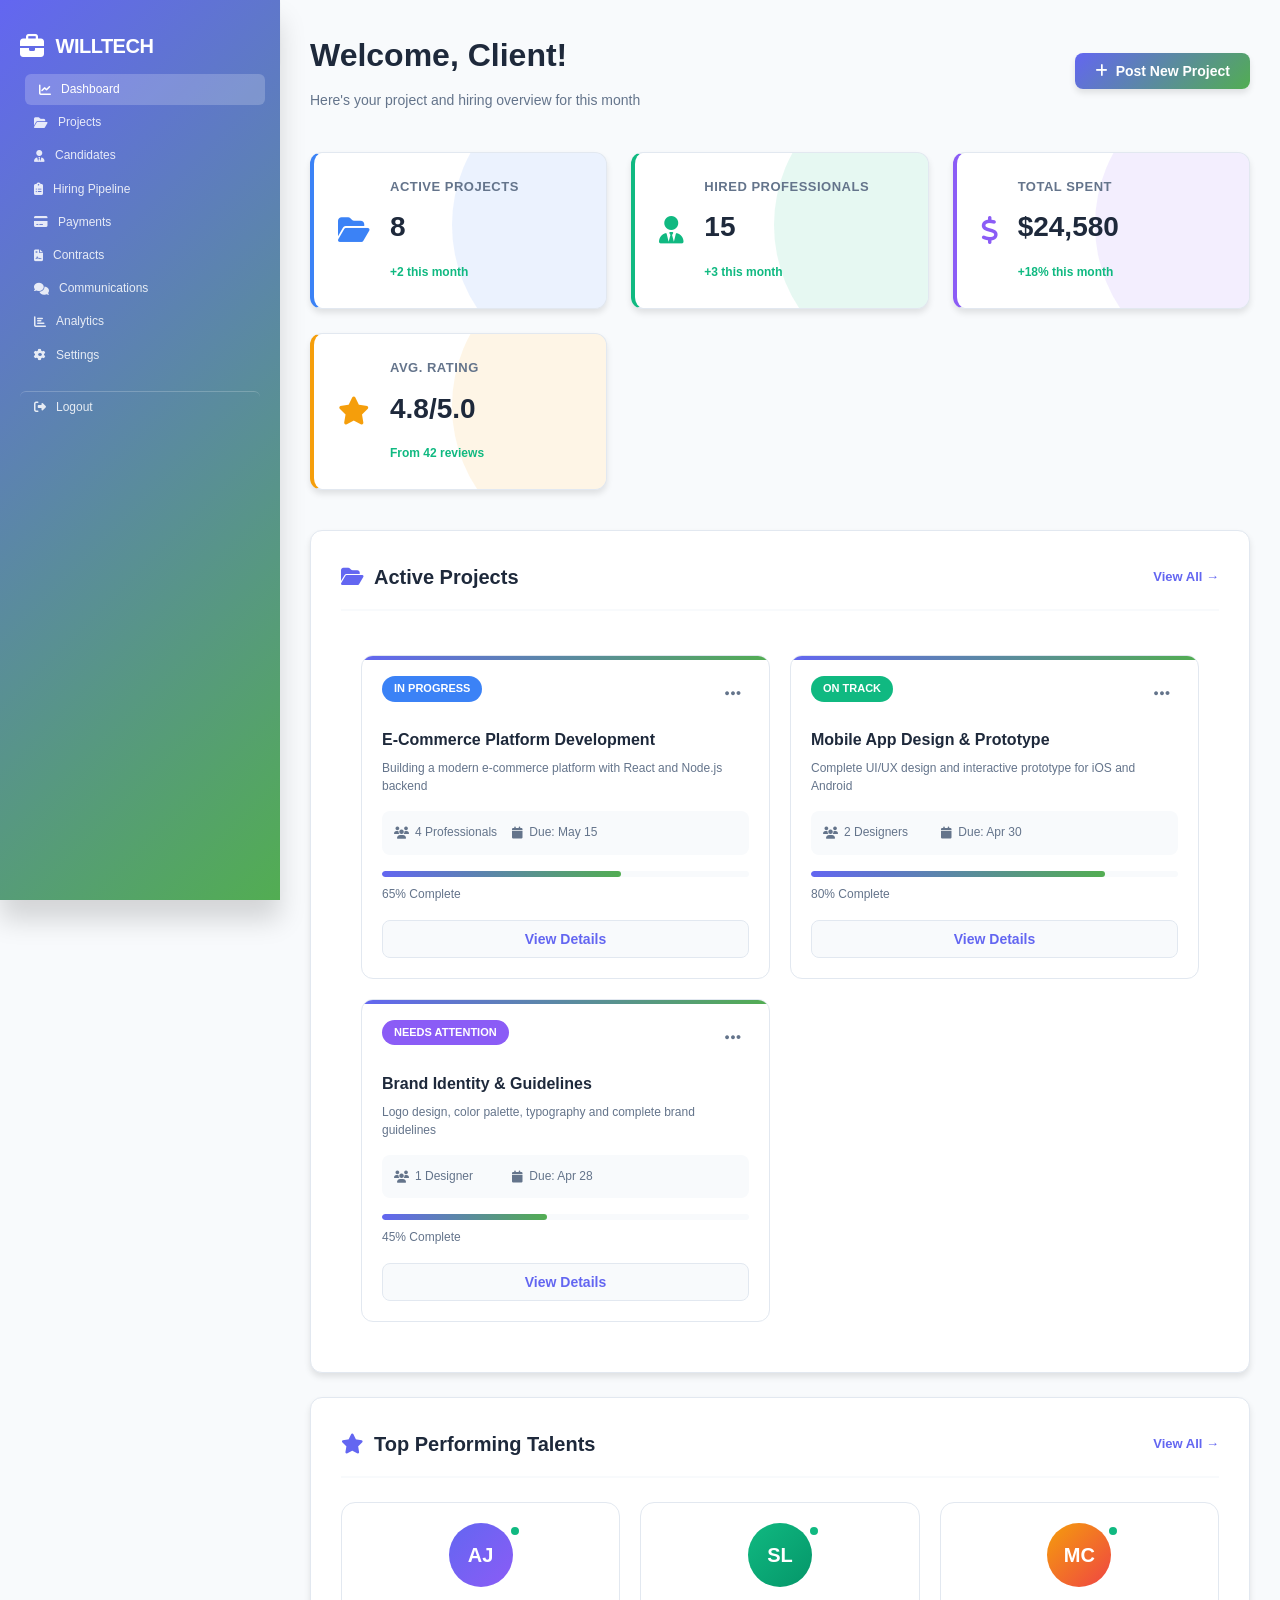
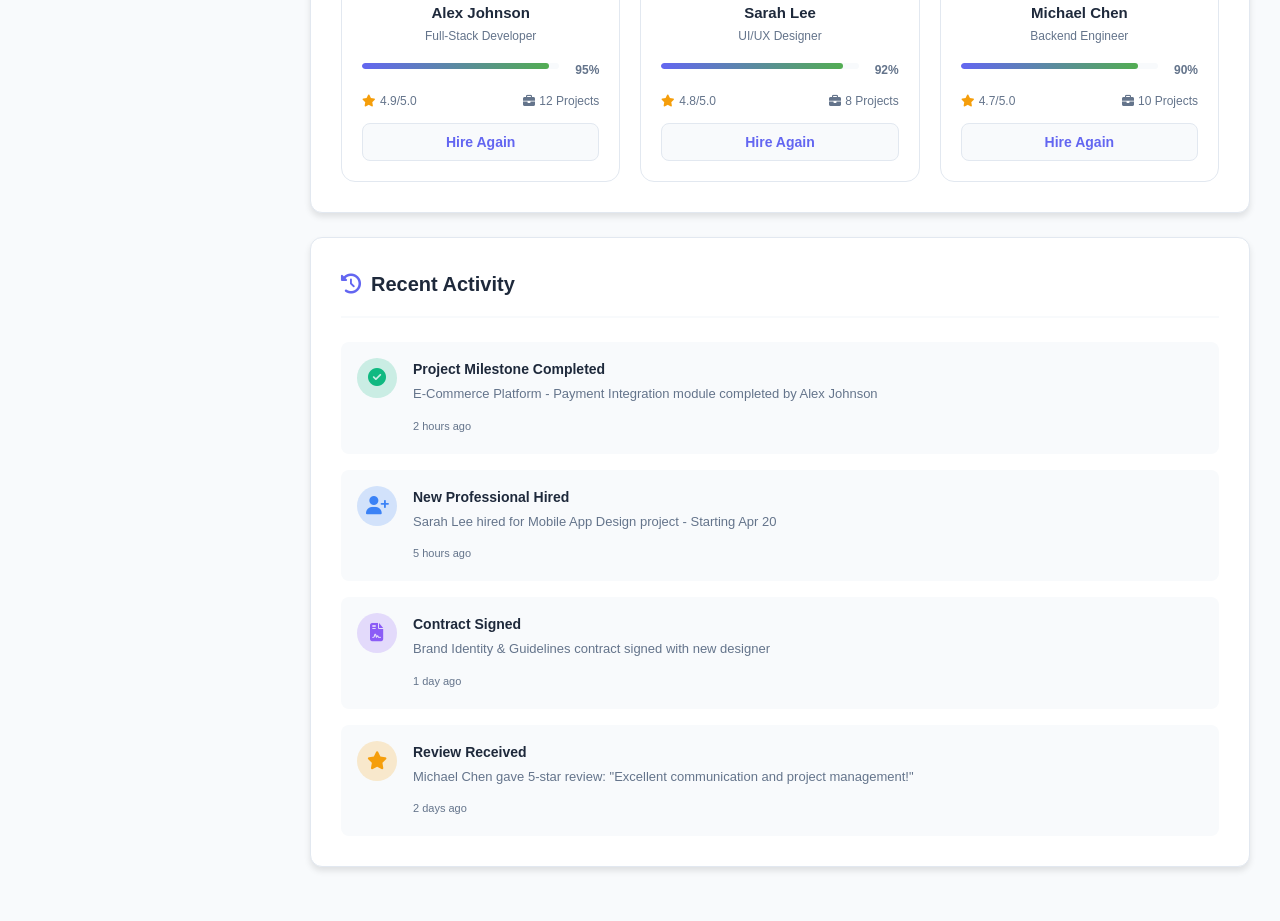
==== commit d8542598: "Add files via upload" ====
--- a/CARRIER HUB/client-dashboard.html
+++ b/CARRIER HUB/client-dashboard.html
@@ -8,9 +8,11 @@
     <link rel="stylesheet" href="https://cdnjs.cloudflare.com/ajax/libs/font-awesome/6.4.0/css/all.min.css">
 </head>
 <body>
+    <div class="sidebar-overlay" id="sidebarOverlay"></div>
+    
     <div class="dashboard-container">
         <!-- Sidebar Navigation -->
-        <aside class="sidebar">
+        <aside class="sidebar" id="sidebar">
             <div class="sidebar-header">
                 <div class="logo">
                     <i class="fas fa-briefcase"></i>
@@ -38,6 +40,9 @@
         <main class="main-content">
             <!-- Top Navigation Bar -->
             <header class="top-bar">
+                <button class="hamburger-menu" id="hamburgerMenu">
+                    <i class="fas fa-bars"></i>
+                </button>
                 <div class="search-container">
                     <i class="fas fa-search"></i>
                     <input type="search" placeholder="Search projects, talents, or candidates...">
@@ -296,18 +301,160 @@
                         <button class="filter-tab">Completed (3)</button>
                     </div>
                 </div>
-                <div class="card-section" style="padding:0">
-                    <div class="courses-table-wrap">
-                        <table class="courses-table">
-                            <thead><tr><th>Project Name</th><th>Status</th><th>Professionals</th><th>Budget</th><th>Progress</th><th>Due Date</th><th>Actions</th></tr></thead>
-                            <tbody>
-                                <tr><td><div class="course-row-info"><div class="course-row-icon blue"><i class="fas fa-code"></i></div><div><strong>E-Commerce Platform</strong><p>React + Node.js Full-Stack Build</p></div></div></td><td><span class="status-pill green">In Progress</span></td><td>4</td><td>$18,500</td><td><div style="display:flex;align-items:center;gap:8px"><div class="mini-progress"><div class="mini-fill" style="width:65%"></div></div><span>65%</span></div></td><td>May 15, 2026</td><td><div class="row-actions"><button class="icon-btn"><i class="fas fa-eye"></i></button><button class="icon-btn"><i class="fas fa-edit"></i></button></div></td></tr>
-                                <tr><td><div class="course-row-info"><div class="course-row-icon green"><i class="fas fa-palette"></i></div><div><strong>Mobile App Design</strong><p>iOS & Android UI/UX Prototype</p></div></div></td><td><span class="status-pill green">In Progress</span></td><td>2</td><td>$8,200</td><td><div style="display:flex;align-items:center;gap:8px"><div class="mini-progress"><div class="mini-fill" style="width:80%"></div></div><span>80%</span></div></td><td>Apr 30, 2026</td><td><div class="row-actions"><button class="icon-btn"><i class="fas fa-eye"></i></button><button class="icon-btn"><i class="fas fa-edit"></i></button></div></td></tr>
-                                <tr><td><div class="course-row-info"><div class="course-row-icon purple"><i class="fas fa-paint-brush"></i></div><div><strong>Brand Identity</strong><p>Logo & Guidelines Design</p></div></div></td><td><span class="status-pill yellow">Needs Review</span></td><td>1</td><td>$4,500</td><td><div style="display:flex;align-items:center;gap:8px"><div class="mini-progress"><div class="mini-fill" style="width:45%"></div></div><span>45%</span></div></td><td>Apr 28, 2026</td><td><div class="row-actions"><button class="icon-btn"><i class="fas fa-eye"></i></button><button class="icon-btn"><i class="fas fa-edit"></i></button></div></td></tr>
-                                <tr><td><div class="course-row-info"><div class="course-row-icon orange"><i class="fas fa-check-circle"></i></div><div><strong>Website Redesign</strong><p>Complete Website Overhaul</p></div></div></td><td><span class="status-pill green">Completed</span></td><td>3</td><td>$12,000</td><td><div style="display:flex;align-items:center;gap:8px"><div class="mini-progress"><div class="mini-fill" style="width:100%"></div></div><span>100%</span></div></td><td>Apr 10, 2026</td><td><div class="row-actions"><button class="icon-btn"><i class="fas fa-eye"></i></button><button class="icon-btn"><i class="fas fa-download"></i></button></div></td></tr>
-                                <tr><td><div class="course-row-info"><div class="course-row-icon gray"><i class="fas fa-database"></i></div><div><strong>Database Migration</strong><p>PostgreSQL Migration & Optimization</p></div></div></td><td><span class="status-pill green">Completed</span></td><td>2</td><td>$6,800</td><td><div style="display:flex;align-items:center;gap:8px"><div class="mini-progress"><div class="mini-fill" style="width:100%"></div></div><span>100%</span></div></td><td>Apr 5, 2026</td><td><div class="row-actions"><button class="icon-btn"><i class="fas fa-eye"></i></button><button class="icon-btn"><i class="fas fa-download"></i></button></div></td></tr>
-                            </tbody>
-                        </table>
+                <div class="projects-grid">
+                    <div class="project-card">
+                        <div class="project-header">
+                            <div class="project-icon blue"><i class="fas fa-code"></i></div>
+                            <span class="status-pill green">In Progress</span>
+                        </div>
+                        <h3>E-Commerce Platform</h3>
+                        <p class="project-description">React + Node.js Full-Stack Build</p>
+                        <div class="project-meta">
+                            <div><strong>Budget:</strong> $18,500</div>
+                        </div>
+                        <div class="project-details">
+                            <div>
+                                <strong>Professionals</strong>
+                                <span>4</span>
+                            </div>
+                            <div>
+                                <strong>Due Date</strong>
+                                <span>May 15, 2026</span>
+                            </div>
+                        </div>
+                        <div class="progress-bar-sm"></div>
+                        <div style="display: flex; align-items: center; gap: 8px; margin: 12px 0 0 0; font-size: 12px;">
+                            <div class="progress-bar-sm" style="margin: 0; flex: 1;"><div style="width: 65%; height: 100%; background: linear-gradient(90deg, #3b82f6, #8b5cf6); border-radius: 3px;"></div></div>
+                            <span style="font-weight: 600;">65%</span>
+                        </div>
+                        <div class="project-actions">
+                            <button class="icon-btn"><i class="fas fa-eye"></i> View</button>
+                            <button class="icon-btn"><i class="fas fa-edit"></i> Edit</button>
+                        </div>
+                    </div>
+
+                    <div class="project-card">
+                        <div class="project-header">
+                            <div class="project-icon green"><i class="fas fa-palette"></i></div>
+                            <span class="status-pill green">In Progress</span>
+                        </div>
+                        <h3>Mobile App Design</h3>
+                        <p class="project-description">iOS & Android UI/UX Prototype</p>
+                        <div class="project-meta">
+                            <div><strong>Budget:</strong> $8,200</div>
+                        </div>
+                        <div class="project-details">
+                            <div>
+                                <strong>Professionals</strong>
+                                <span>2</span>
+                            </div>
+                            <div>
+                                <strong>Due Date</strong>
+                                <span>Apr 30, 2026</span>
+                            </div>
+                        </div>
+                        <div class="progress-bar-sm"></div>
+                        <div style="display: flex; align-items: center; gap: 8px; margin: 12px 0 0 0; font-size: 12px;">
+                            <div class="progress-bar-sm" style="margin: 0; flex: 1;"><div style="width: 80%; height: 100%; background: linear-gradient(90deg, #3b82f6, #8b5cf6); border-radius: 3px;"></div></div>
+                            <span style="font-weight: 600;">80%</span>
+                        </div>
+                        <div class="project-actions">
+                            <button class="icon-btn"><i class="fas fa-eye"></i> View</button>
+                            <button class="icon-btn"><i class="fas fa-edit"></i> Edit</button>
+                        </div>
+                    </div>
+
+                    <div class="project-card">
+                        <div class="project-header">
+                            <div class="project-icon purple"><i class="fas fa-paint-brush"></i></div>
+                            <span class="status-pill yellow">Needs Review</span>
+                        </div>
+                        <h3>Brand Identity</h3>
+                        <p class="project-description">Logo & Guidelines Design</p>
+                        <div class="project-meta">
+                            <div><strong>Budget:</strong> $4,500</div>
+                        </div>
+                        <div class="project-details">
+                            <div>
+                                <strong>Professionals</strong>
+                                <span>1</span>
+                            </div>
+                            <div>
+                                <strong>Due Date</strong>
+                                <span>Apr 28, 2026</span>
+                            </div>
+                        </div>
+                        <div class="progress-bar-sm"></div>
+                        <div style="display: flex; align-items: center; gap: 8px; margin: 12px 0 0 0; font-size: 12px;">
+                            <div class="progress-bar-sm" style="margin: 0; flex: 1;"><div style="width: 45%; height: 100%; background: linear-gradient(90deg, #3b82f6, #8b5cf6); border-radius: 3px;"></div></div>
+                            <span style="font-weight: 600;">45%</span>
+                        </div>
+                        <div class="project-actions">
+                            <button class="icon-btn"><i class="fas fa-eye"></i> View</button>
+                            <button class="icon-btn"><i class="fas fa-edit"></i> Edit</button>
+                        </div>
+                    </div>
+
+                    <div class="project-card">
+                        <div class="project-header">
+                            <div class="project-icon orange"><i class="fas fa-check-circle"></i></div>
+                            <span class="status-pill green">Completed</span>
+                        </div>
+                        <h3>Website Redesign</h3>
+                        <p class="project-description">Complete Website Overhaul</p>
+                        <div class="project-meta">
+                            <div><strong>Budget:</strong> $12,000</div>
+                        </div>
+                        <div class="project-details">
+                            <div>
+                                <strong>Professionals</strong>
+                                <span>3</span>
+                            </div>
+                            <div>
+                                <strong>Due Date</strong>
+                                <span>Apr 10, 2026</span>
+                            </div>
+                        </div>
+                        <div class="progress-bar-sm"></div>
+                        <div style="display: flex; align-items: center; gap: 8px; margin: 12px 0 0 0; font-size: 12px;">
+                            <div class="progress-bar-sm" style="margin: 0; flex: 1;"><div style="width: 100%; height: 100%; background: linear-gradient(90deg, #3b82f6, #8b5cf6); border-radius: 3px;"></div></div>
+                            <span style="font-weight: 600;">100%</span>
+                        </div>
+                        <div class="project-actions">
+                            <button class="icon-btn"><i class="fas fa-eye"></i> View</button>
+                            <button class="icon-btn"><i class="fas fa-download"></i> Download</button>
+                        </div>
+                    </div>
+
+                    <div class="project-card">
+                        <div class="project-header">
+                            <div class="project-icon gray"><i class="fas fa-database"></i></div>
+                            <span class="status-pill green">Completed</span>
+                        </div>
+                        <h3>Database Migration</h3>
+                        <p class="project-description">PostgreSQL Migration & Optimization</p>
+                        <div class="project-meta">
+                            <div><strong>Budget:</strong> $6,800</div>
+                        </div>
+                        <div class="project-details">
+                            <div>
+                                <strong>Professionals</strong>
+                                <span>2</span>
+                            </div>
+                            <div>
+                                <strong>Due Date</strong>
+                                <span>Apr 5, 2026</span>
+                            </div>
+                        </div>
+                        <div class="progress-bar-sm"></div>
+                        <div style="display: flex; align-items: center; gap: 8px; margin: 12px 0 0 0; font-size: 12px;">
+                            <div class="progress-bar-sm" style="margin: 0; flex: 1;"><div style="width: 100%; height: 100%; background: linear-gradient(90deg, #3b82f6, #8b5cf6); border-radius: 3px;"></div></div>
+                            <span style="font-weight: 600;">100%</span>
+                        </div>
+                        <div class="project-actions">
+                            <button class="icon-btn"><i class="fas fa-eye"></i> View</button>
+                            <button class="icon-btn"><i class="fas fa-download"></i> Download</button>
+                        </div>
                     </div>
                 </div>
             </section>
@@ -363,17 +510,89 @@
                         <button class="filter-tab">Shortlisted (6)</button>
                     </div>
                 </div>
-                <div class="card-section" style="padding:0">
-                    <div class="courses-table-wrap">
-                        <table class="courses-table">
-                            <thead><tr><th>Candidate Name</th><th>Position</th><th>Experience</th><th>Status</th><th>Applied Date</th><th>Rating</th><th>Actions</th></tr></thead>
-                            <tbody>
-                                <tr><td><div class="course-row-info"><div class="student-av xs" style="background:linear-gradient(135deg,#6366f1,#8b5cf6)"><span>AJ</span></div><strong>Alex Johnson</strong></div></td><td>Senior Full-Stack Developer</td><td>5+ years</td><td><span class="status-pill green">Shortlisted</span></td><td>Apr 10, 2026</td><td><i class="fas fa-star" style="color:#f59e0b"></i> 4.9/5.0</td><td><div class="row-actions"><button class="icon-btn"><i class="fas fa-eye"></i></button><button class="icon-btn"><i class="fas fa-handshake"></i></button></div></td></tr>
-                                <tr><td><div class="course-row-info"><div class="student-av xs" style="background:linear-gradient(135deg,#10b981,#059669)"><span>SL</span></div><strong>Sarah Lee</strong></div></td><td>Senior UI/UX Designer</td><td>4+ years</td><td><span class="status-pill green">Shortlisted</span></td><td>Apr 9, 2026</td><td><i class="fas fa-star" style="color:#f59e0b"></i> 4.8/5.0</td><td><div class="row-actions"><button class="icon-btn"><i class="fas fa-eye"></i></button><button class="icon-btn"><i class="fas fa-handshake"></i></button></div></td></tr>
-                                <tr><td><div class="course-row-info"><div class="student-av xs" style="background:linear-gradient(135deg,#f59e0b,#ef4444)"><span>MC</span></div><strong>Michael Chen</strong></div></td><td>Backend Engineer</td><td>6+ years</td><td><span class="status-pill blue">Reviewed</span></td><td>Apr 8, 2026</td><td><i class="fas fa-star" style="color:#f59e0b"></i> 4.7/5.0</td><td><div class="row-actions"><button class="icon-btn"><i class="fas fa-eye"></i></button><button class="icon-btn"><i class="fas fa-times"></i></button></div></td></tr>
-                                <tr><td><div class="course-row-info"><div class="student-av xs" style="background:linear-gradient(135deg,#3b82f6,#6366f1)"><span>JP</span></div><strong>Jessica Parker</strong></div></td><td>Product Manager</td><td>3+ years</td><td><span class="status-pill yellow">New</span></td><td>Apr 15, 2026</td><td><i class="fas fa-star" style="color:#f59e0b"></i> 4.6/5.0</td><td><div class="row-actions"><button class="icon-btn"><i class="fas fa-eye"></i></button><button class="icon-btn"><i class="fas fa-check"></i></button></div></td></tr>
-                            </tbody>
-                        </table>
+                <div class="candidates-grid">
+                    <div class="candidate-card">
+                        <div class="candidate-header">
+                            <div class="student-av sm" style="background:linear-gradient(135deg,#6366f1,#8b5cf6)"><span>AJ</span></div>
+                            <span class="status-pill green">Shortlisted</span>
+                        </div>
+                        <h3>Alex Johnson</h3>
+                        <p class="candidate-position">Senior Full-Stack Developer</p>
+                        <div class="candidate-meta">
+                            <div><strong>Experience:</strong> 5+ years</div>
+                            <div><strong>Applied:</strong> Apr 10, 2026</div>
+                        </div>
+                        <div class="candidate-rating">
+                            <i class="fas fa-star" style="color:#f59e0b"></i>
+                            <span>4.9/5.0</span>
+                        </div>
+                        <div class="candidate-actions">
+                            <button class="icon-btn"><i class="fas fa-eye"></i> View</button>
+                            <button class="icon-btn"><i class="fas fa-handshake"></i> Offer</button>
+                        </div>
+                    </div>
+
+                    <div class="candidate-card">
+                        <div class="candidate-header">
+                            <div class="student-av sm" style="background:linear-gradient(135deg,#10b981,#059669)"><span>SL</span></div>
+                            <span class="status-pill green">Shortlisted</span>
+                        </div>
+                        <h3>Sarah Lee</h3>
+                        <p class="candidate-position">Senior UI/UX Designer</p>
+                        <div class="candidate-meta">
+                            <div><strong>Experience:</strong> 4+ years</div>
+                            <div><strong>Applied:</strong> Apr 9, 2026</div>
+                        </div>
+                        <div class="candidate-rating">
+                            <i class="fas fa-star" style="color:#f59e0b"></i>
+                            <span>4.8/5.0</span>
+                        </div>
+                        <div class="candidate-actions">
+                            <button class="icon-btn"><i class="fas fa-eye"></i> View</button>
+                            <button class="icon-btn"><i class="fas fa-handshake"></i> Offer</button>
+                        </div>
+                    </div>
+
+                    <div class="candidate-card">
+                        <div class="candidate-header">
+                            <div class="student-av sm" style="background:linear-gradient(135deg,#f59e0b,#ef4444)"><span>MC</span></div>
+                            <span class="status-pill blue">Reviewed</span>
+                        </div>
+                        <h3>Michael Chen</h3>
+                        <p class="candidate-position">Backend Engineer</p>
+                        <div class="candidate-meta">
+                            <div><strong>Experience:</strong> 6+ years</div>
+                            <div><strong>Applied:</strong> Apr 8, 2026</div>
+                        </div>
+                        <div class="candidate-rating">
+                            <i class="fas fa-star" style="color:#f59e0b"></i>
+                            <span>4.7/5.0</span>
+                        </div>
+                        <div class="candidate-actions">
+                            <button class="icon-btn"><i class="fas fa-eye"></i> View</button>
+                            <button class="icon-btn"><i class="fas fa-times"></i> Reject</button>
+                        </div>
+                    </div>
+
+                    <div class="candidate-card">
+                        <div class="candidate-header">
+                            <div class="student-av sm" style="background:linear-gradient(135deg,#3b82f6,#6366f1)"><span>JP</span></div>
+                            <span class="status-pill yellow">New</span>
+                        </div>
+                        <h3>Jessica Parker</h3>
+                        <p class="candidate-position">Product Manager</p>
+                        <div class="candidate-meta">
+                            <div><strong>Experience:</strong> 3+ years</div>
+                            <div><strong>Applied:</strong> Apr 15, 2026</div>
+                        </div>
+                        <div class="candidate-rating">
+                            <i class="fas fa-star" style="color:#f59e0b"></i>
+                            <span>4.6/5.0</span>
+                        </div>
+                        <div class="candidate-actions">
+                            <button class="icon-btn"><i class="fas fa-eye"></i> View</button>
+                            <button class="icon-btn"><i class="fas fa-check"></i> Approve</button>
+                        </div>
                     </div>
                 </div>
             </section>
@@ -561,16 +780,57 @@
                     <div class="stat-card purple-gradient"><div class="stat-icon"><i class="fas fa-check-circle"></i></div><div class="stat-content"><h3>Paid This Month</h3><p class="stat-number">$6,200</p><span class="stat-change positive">12 transactions</span></div></div>
                     <div class="stat-card orange-gradient"><div class="stat-icon"><i class="fas fa-wallet"></i></div><div class="stat-content"><h3>Budget Remaining</h3><p class="stat-number">$15,420</p><span class="stat-change">Q2 Budget</span></div></div>
                 </div>
-                <div class="card-section" style="padding:0">
-                    <div class="courses-table-wrap">
-                        <table class="courses-table">
-                            <thead><tr><th>Professional</th><th>Project</th><th>Amount</th><th>Due Date</th><th>Status</th><th>Payment Method</th><th>Actions</th></tr></thead>
-                            <tbody>
-                                <tr><td><div class="course-row-info"><div class="student-av xs" style="background:linear-gradient(135deg,#6366f1,#8b5cf6)"><span>AJ</span></div><strong>Alex Johnson</strong></div></td><td>E-Commerce Platform</td><td>$5,200</td><td>Apr 20, 2026</td><td><span class="status-pill green">Paid</span></td><td>Bank Transfer</td><td><div class="row-actions"><button class="icon-btn"><i class="fas fa-receipt"></i></button></div></td></tr>
-                                <tr><td><div class="course-row-info"><div class="student-av xs" style="background:linear-gradient(135deg,#10b981,#059669)"><span>SL</span></div><strong>Sarah Lee</strong></div></td><td>Mobile App Design</td><td>$3,800</td><td>Apr 25, 2026</td><td><span class="status-pill yellow">Pending</span></td><td>Wire Transfer</td><td><div class="row-actions"><button class="icon-btn"><i class="fas fa-clock"></i></button><button class="icon-btn"><i class="fas fa-check"></i></button></div></td></tr>
-                                <tr><td><div class="course-row-info"><div class="student-av xs" style="background:linear-gradient(135deg,#f59e0b,#ef4444)"><span>MC</span></div><strong>Michael Chen</strong></div></td><td>E-Commerce Platform</td><td>$4,500</td><td>Apr 22, 2026</td><td><span class="status-pill green">Paid</span></td><td>Bank Transfer</td><td><div class="row-actions"><button class="icon-btn"><i class="fas fa-receipt"></i></button></div></td></tr>
-                            </tbody>
-                        </table>
+                <div class="payments-grid">
+                    <div class="payment-card">
+                        <div class="payment-header">
+                            <div class="student-av sm" style="background:linear-gradient(135deg,#6366f1,#8b5cf6)"><span>AJ</span></div>
+                            <span class="status-pill green">Paid</span>
+                        </div>
+                        <h3>Alex Johnson</h3>
+                        <p class="payment-project">E-Commerce Platform</p>
+                        <div class="payment-amount">$5,200</div>
+                        <div class="payment-meta">
+                            <div><strong>Due Date:</strong> Apr 20, 2026</div>
+                            <div><strong>Method:</strong> Bank Transfer</div>
+                        </div>
+                        <div class="payment-actions">
+                            <button class="icon-btn"><i class="fas fa-receipt"></i> Receipt</button>
+                        </div>
+                    </div>
+
+                    <div class="payment-card">
+                        <div class="payment-header">
+                            <div class="student-av sm" style="background:linear-gradient(135deg,#10b981,#059669)"><span>SL</span></div>
+                            <span class="status-pill yellow">Pending</span>
+                        </div>
+                        <h3>Sarah Lee</h3>
+                        <p class="payment-project">Mobile App Design</p>
+                        <div class="payment-amount">$3,800</div>
+                        <div class="payment-meta">
+                            <div><strong>Due Date:</strong> Apr 25, 2026</div>
+                            <div><strong>Method:</strong> Wire Transfer</div>
+                        </div>
+                        <div class="payment-actions">
+                            <button class="icon-btn"><i class="fas fa-clock"></i> Pending</button>
+                            <button class="icon-btn"><i class="fas fa-check"></i> Pay</button>
+                        </div>
+                    </div>
+
+                    <div class="payment-card">
+                        <div class="payment-header">
+                            <div class="student-av sm" style="background:linear-gradient(135deg,#f59e0b,#ef4444)"><span>MC</span></div>
+                            <span class="status-pill green">Paid</span>
+                        </div>
+                        <h3>Michael Chen</h3>
+                        <p class="payment-project">E-Commerce Platform</p>
+                        <div class="payment-amount">$4,500</div>
+                        <div class="payment-meta">
+                            <div><strong>Due Date:</strong> Apr 22, 2026</div>
+                            <div><strong>Method:</strong> Bank Transfer</div>
+                        </div>
+                        <div class="payment-actions">
+                            <button class="icon-btn"><i class="fas fa-receipt"></i> Receipt</button>
+                        </div>
                     </div>
                 </div>
             </section>
@@ -581,16 +841,59 @@
                     <div><h1>Contracts</h1><p>Manage project contracts and agreements</p></div>
                     <button class="primary-btn"><i class="fas fa-file-contract"></i> Create Contract</button>
                 </div>
-                <div class="card-section" style="padding:0">
-                    <div class="courses-table-wrap">
-                        <table class="courses-table">
-                            <thead><tr><th>Contract ID</th><th>Professional</th><th>Project</th><th>Contract Value</th><th>Status</th><th>Signed Date</th><th>Actions</th></tr></thead>
-                            <tbody>
-                                <tr><td><strong>#CTR-2026-001</strong><p>Contract for services</p></td><td><div class="course-row-info"><div class="student-av xs" style="background:linear-gradient(135deg,#6366f1,#8b5cf6)"><span>AJ</span></div><strong>Alex Johnson</strong></div></td><td>E-Commerce Platform</td><td>$12,000</td><td><span class="status-pill green">Active</span></td><td>Apr 1, 2026</td><td><div class="row-actions"><button class="icon-btn"><i class="fas fa-download"></i></button><button class="icon-btn"><i class="fas fa-eye"></i></button></div></td></tr>
-                                <tr><td><strong>#CTR-2026-002</strong><p>Contract for services</p></td><td><div class="course-row-info"><div class="student-av xs" style="background:linear-gradient(135deg,#10b981,#059669)"><span>SL</span></div><strong>Sarah Lee</strong></div></td><td>Mobile App Design</td><td>$7,500</td><td><span class="status-pill green">Active</span></td><td>Apr 8, 2026</td><td><div class="row-actions"><button class="icon-btn"><i class="fas fa-download"></i></button><button class="icon-btn"><i class="fas fa-eye"></i></button></div></td></tr>
-                                <tr><td><strong>#CTR-2026-003</strong><p>Contract for services</p></td><td><div class="course-row-info"><div class="student-av xs" style="background:linear-gradient(135deg,#f59e0b,#ef4444)"><span>MC</span></div><strong>Michael Chen</strong></div></td><td>E-Commerce Platform</td><td>$9,800</td><td><span class="status-pill green">Active</span></td><td>Apr 5, 2026</td><td><div class="row-actions"><button class="icon-btn"><i class="fas fa-download"></i></button><button class="icon-btn"><i class="fas fa-eye"></i></button></div></td></tr>
-                            </tbody>
-                        </table>
+                <div class="contracts-grid">
+                    <div class="contract-card">
+                        <div class="contract-header">
+                            <div class="contract-id">#CTR-2026-001</div>
+                            <span class="status-pill green">Active</span>
+                        </div>
+                        <h3>Alex Johnson</h3>
+                        <p class="contract-project">E-Commerce Platform</p>
+                        <div class="contract-value">$12,000</div>
+                        <div class="contract-meta">
+                            <div><strong>Professional:</strong> Full-Stack Developer</div>
+                            <div><strong>Signed:</strong> Apr 1, 2026</div>
+                        </div>
+                        <div class="contract-actions">
+                            <button class="icon-btn"><i class="fas fa-download"></i> Download</button>
+                            <button class="icon-btn"><i class="fas fa-eye"></i> View</button>
+                        </div>
+                    </div>
+
+                    <div class="contract-card">
+                        <div class="contract-header">
+                            <div class="contract-id">#CTR-2026-002</div>
+                            <span class="status-pill green">Active</span>
+                        </div>
+                        <h3>Sarah Lee</h3>
+                        <p class="contract-project">Mobile App Design</p>
+                        <div class="contract-value">$7,500</div>
+                        <div class="contract-meta">
+                            <div><strong>Professional:</strong> UI/UX Designer</div>
+                            <div><strong>Signed:</strong> Apr 8, 2026</div>
+                        </div>
+                        <div class="contract-actions">
+                            <button class="icon-btn"><i class="fas fa-download"></i> Download</button>
+                            <button class="icon-btn"><i class="fas fa-eye"></i> View</button>
+                        </div>
+                    </div>
+
+                    <div class="contract-card">
+                        <div class="contract-header">
+                            <div class="contract-id">#CTR-2026-003</div>
+                            <span class="status-pill green">Active</span>
+                        </div>
+                        <h3>Michael Chen</h3>
+                        <p class="contract-project">E-Commerce Platform</p>
+                        <div class="contract-value">$9,800</div>
+                        <div class="contract-meta">
+                            <div><strong>Professional:</strong> Backend Engineer</div>
+                            <div><strong>Signed:</strong> Apr 5, 2026</div>
+                        </div>
+                        <div class="contract-actions">
+                            <button class="icon-btn"><i class="fas fa-download"></i> Download</button>
+                            <button class="icon-btn"><i class="fas fa-eye"></i> View</button>
+                        </div>
                     </div>
                 </div>
             </section>
@@ -890,6 +1193,44 @@
         }
     `;
     document.head.appendChild(style);
+
+    // Hamburger Menu Toggle
+    const hamburgerMenu = document.getElementById('hamburgerMenu');
+    const sidebar = document.getElementById('sidebar');
+    const sidebarOverlay = document.getElementById('sidebarOverlay');
+
+    if (hamburgerMenu) {
+        hamburgerMenu.addEventListener('click', function() {
+            sidebar.classList.toggle('active');
+            sidebarOverlay.classList.toggle('active');
+        });
+    }
+
+    if (sidebarOverlay) {
+        sidebarOverlay.addEventListener('click', function() {
+            sidebar.classList.remove('active');
+            sidebarOverlay.classList.remove('active');
+        });
+    }
+
+    // Close sidebar when a link is clicked
+    document.querySelectorAll('.sidebar-nav a').forEach(link => {
+        link.addEventListener('click', function(e) {
+            // Don't close for external links
+            if (!this.href.includes('.html') || this.href.includes('#')) {
+                sidebar.classList.remove('active');
+                sidebarOverlay.classList.remove('active');
+            }
+        });
+    });
+
+    // Handle window resize
+    window.addEventListener('resize', function() {
+        if (window.innerWidth > 768) {
+            sidebar.classList.remove('active');
+            sidebarOverlay.classList.remove('active');
+        }
+    });
 </script>
 </body>
 </html>
--- a/CARRIER HUB/mentor-dashboard.css
+++ b/CARRIER HUB/mentor-dashboard.css
@@ -36,6 +36,27 @@
     background-color: var(--light-bg);
 }
 
+/* Hamburger Menu */
+.hamburger-menu {
+    display: none;
+    background: none;
+    border: none;
+    font-size: 24px;
+    color: var(--text-primary);
+    cursor: pointer;
+    padding: 8px;
+    border-radius: 6px;
+    transition: all 0.3s ease;
+}
+
+.hamburger-menu:hover {
+    background-color: var(--light-bg);
+}
+
+.hamburger-menu i {
+    display: block;
+}
+
 /* Sidebar Styles */
 .sidebar {
     background: linear-gradient(135deg, var(--primary-color) 0%, var(--secondary-color) 100%);
@@ -48,10 +69,29 @@
     overflow-y: auto;
     box-shadow: var(--shadow-lg);
     z-index: 1000;
+    transition: transform 0.3s ease, left 0.3s ease;
+}
+
+/* On mobile, sidebar is hidden by default */
+@media (max-width: 768px) {
+    .sidebar {
+        transform: translateX(-100%);
+        width: 280px;
+    }
+    
+    .sidebar.active {
+        transform: translateX(0);
+    }
+}
+
+@media (max-width: 480px) {
+    .sidebar {
+        width: 240px;
+    }
 }
 
 .sidebar-header {
-    margin-bottom: 40px;
+    margin-bottom: 12px;
 }
 
 .logo {
@@ -59,13 +99,13 @@
     align-items: center;
     gap: 12px;
     color: white;
-    font-size: 24px;
+    font-size: 20px;
     font-weight: 700;
     letter-spacing: -0.5px;
 }
 
 .logo i {
-    font-size: 28px;
+    font-size: 24px;
     animation: bounce 2s infinite;
 }
 
@@ -74,24 +114,101 @@
     50% { transform: translateY(-5px); }
 }
 
+/* ========== PAGE LOADER - FANCY LOADING EFFECT ========== */
+.page-loader {
+    position: fixed;
+    top: 0;
+    left: 0;
+    right: 0;
+    bottom: 0;
+    background: linear-gradient(135deg, rgba(26, 61, 92, 0.95), rgba(30, 103, 167, 0.95));
+    display: flex;
+    align-items: center;
+    justify-content: center;
+    z-index: 9999;
+    opacity: 0;
+    visibility: hidden;
+    transition: opacity 0.4s ease, visibility 0.4s ease;
+}
+
+.page-loader.active {
+    opacity: 1;
+    visibility: visible;
+}
+
+.loader-spinner {
+    display: flex;
+    flex-direction: column;
+    align-items: center;
+    gap: 24px;
+}
+
+.spinner-ring {
+    width: 60px;
+    height: 60px;
+    border: 4px solid rgba(255, 255, 255, 0.3);
+    border-top: 4px solid #ffffff;
+    border-radius: 50%;
+    animation: spin 1.2s cubic-bezier(0.5, 0, 0.5, 1) infinite;
+    position: absolute;
+}
+
+.spinner-ring:nth-child(1) {
+    width: 80px;
+    height: 80px;
+    animation-delay: -0.45s;
+}
+
+.spinner-ring:nth-child(2) {
+    width: 65px;
+    height: 65px;
+    animation-delay: -0.3s;
+}
+
+.spinner-ring:nth-child(3) {
+    width: 50px;
+    height: 50px;
+    animation-delay: -0.15s;
+}
+
+@keyframes spin {
+    0% { transform: rotate(0deg); }
+    100% { transform: rotate(360deg); }
+}
+
+.loader-spinner p {
+    position: absolute;
+    bottom: -50px;
+    color: white;
+    font-size: 14px;
+    font-weight: 500;
+    letter-spacing: 2px;
+    animation: fadeInOut 1.5s ease-in-out infinite;
+}
+
+@keyframes fadeInOut {
+    0%, 100% { opacity: 0.5; }
+    50% { opacity: 1; }
+}
+
 .sidebar-nav ul {
     list-style: none;
 }
 
 .sidebar-nav li {
-    margin-bottom: 12px;
+    margin-bottom: 2px;
 }
 
 .sidebar-nav a {
     display: flex;
     align-items: center;
-    gap: 12px;
-    padding: 12px 16px;
+    gap: 10px;
+    padding: 6px 14px;
     color: rgba(255, 255, 255, 0.85);
     text-decoration: none;
-    border-radius: 8px;
+    border-radius: 6px;
     transition: all 0.3s ease;
-    font-size: 14px;
+    font-size: 12px;
     font-weight: 500;
 }
 
@@ -134,6 +251,7 @@
     position: sticky;
     top: 0;
     z-index: 100;
+    max-height: 4em;
 }
 
 .search-container {
@@ -178,6 +296,32 @@
     z-index: 1000;
     bottom: 200em;
     right: 70em;
+}
+
+/* Mobile Overlay for Sidebar */
+.sidebar-overlay {
+    display: none;
+    position: fixed;
+    top: 0;
+    left: 0;
+    width: 100%;
+    height: 100%;
+    background: rgba(0, 0, 0, 0.5);
+    z-index: 999;
+    opacity: 0;
+    transition: opacity 0.3s ease;
+    pointer-events: none;
+}
+
+@media (max-width: 768px) {
+    .sidebar-overlay {
+        display: block;
+    }
+    
+    .sidebar-overlay.active {
+        opacity: 1;
+        pointer-events: auto;
+    }
 }
 
 .icon-btn {
@@ -241,6 +385,12 @@
 /* Content Sections */
 .content-section {
     padding: 30px;
+    animation: fadeInUp 0.35s ease;
+}
+
+.page-section {
+    padding: 30px;
+    width: 100%;
 }
 
 .welcome-header {
@@ -822,17 +972,44 @@
         grid-template-columns: 1fr;
     }
 
+    .hamburger-menu {
+        display: flex;
+        align-items: center;
+        justify-content: center;
+    }
+
     .sidebar {
-        width: 100%;
-        height: auto;
-        position: relative;
-        padding: 20px;
-    }
-
-    .sidebar-nav {
-        display: grid;
-        grid-template-columns: repeat(auto-fit, minmax(150px, 1fr));
+        position: fixed;
+        top: 0;
+        left: 0;
+        width: 280px;
+        height: 100vh;
+        transform: translateX(-100%);
+        z-index: 1001;
+    }
+
+    .sidebar.active {
+        transform: translateX(0);
+    }
+
+    .sidebar-overlay {
+        display: block;
+    }
+
+    .sidebar-overlay.active {
+        opacity: 1;
+        pointer-events: auto;
+    }
+
+    .sidebar-nav ul {
+        display: flex;
+        flex-direction: column;
         gap: 10px;
+    }
+
+    .sidebar-nav a {
+        padding: 12px 16px;
+        font-size: 14px;
     }
 
     .main-content {
@@ -840,13 +1017,14 @@
     }
 
     .top-bar {
-        flex-direction: column;
-        gap: 16px;
+        flex-direction: row;
+        gap: 12px;
+        padding: 12px 16px;
     }
 
     .search-container {
         flex: 1;
-        width: 100%;
+        min-width: 0;
     }
 
     .content-section {
@@ -873,22 +1051,134 @@
         align-items: flex-start;
         gap: 12px;
     }
+
+    .page-header {
+        flex-direction: column;
+        align-items: flex-start;
+        gap: 12px;
+    }
+
+    .filter-bar {
+        flex-direction: column;
+        gap: 12px;
+    }
+
+    .filter-tabs {
+        width: 100%;
+        flex-wrap: wrap;
+    }
+
+    .profile-layout {
+        grid-template-columns: 1fr;
+    }
+
+    .profile-sidebar-card {
+        padding: 24px;
+    }
+
+    .form-grid {
+        grid-template-columns: 1fr;
+    }
+
+    .students-grid {
+        grid-template-columns: repeat(auto-fill, minmax(180px, 1fr));
+    }
+
+    .settings-layout {
+        grid-template-columns: 1fr;
+    }
+
+    .settings-nav {
+        flex-direction: row;
+        gap: 8px;
+        overflow-x: auto;
+        padding-bottom: 10px;
+        margin-bottom: 16px;
+    }
+
+    .settings-nav-item {
+        white-space: nowrap;
+        flex-shrink: 0;
+    }
+
+    .messages-layout {
+        grid-template-columns: 1fr;
+    }
+
+    .messages-sidebar {
+        max-height: 300px;
+        border-right: none;
+        border-bottom: 1px solid var(--border-color);
+    }
+
+    .conversations-list {
+        max-height: 250px;
+    }
+
+    .chat-window {
+        min-height: 300px;
+    }
+
+    .cal-days {
+        grid-template-columns: repeat(4, 1fr);
+    }
+
+    .cal-day {
+        padding: 8px 4px;
+    }
+
+    .cal-day span {
+        font-size: 10px;
+    }
+
+    .cal-day strong {
+        font-size: 14px;
+    }
+
+    .chart-bars {
+        height: 150px;
+    }
+
+    .availability-grid .avail-row {
+        flex-wrap: wrap;
+        gap: 10px;
+    }
+
+    .reviews-summary {
+        flex-direction: column;
+        align-items: flex-start;
+    }
 }
 
 @media (max-width: 480px) {
-    .sidebar-nav ul {
+    .hamburger-menu {
         display: flex;
-        flex-wrap: wrap;
-        gap: 8px;
-    }
-
-    .sidebar-nav a {
-        padding: 8px 12px;
-        font-size: 12px;
+    }
+
+    .sidebar {
+        width: 260px;
+    }
+
+    .top-bar {
+        padding: 12px;
+        gap: 10px;
+    }
+
+    .search-container {
+        max-width: 200px;
+    }
+
+    .search-container input {
+        font-size: 13px;
+    }
+
+    .content-section {
+        padding: 12px;
     }
 
     .stats-grid {
         grid-template-columns: 1fr;
+        gap: 12px;
     }
 
     .stat-card {
@@ -901,6 +1191,12 @@
         font-size: 24px;
     }
 
+    .welcome-header {
+        flex-direction: column;
+        align-items: flex-start;
+        gap: 12px;
+    }
+
     .welcome-header h1 {
         font-size: 24px;
     }
@@ -909,6 +1205,178 @@
     .secondary-btn {
         padding: 8px 16px;
         font-size: 12px;
+    }
+
+    .page-header {
+        flex-direction: column;
+        gap: 12px;
+    }
+
+    .page-header h1 {
+        font-size: 22px;
+    }
+
+    .card-section {
+        border-radius: 8px;
+        padding: 16px;
+        margin-bottom: 16px;
+    }
+
+    .section-header {
+        flex-direction: column;
+        align-items: flex-start;
+        gap: 12px;
+    }
+
+    .section-header h2 {
+        font-size: 16px;
+    }
+
+    .students-grid {
+        grid-template-columns: 1fr;
+    }
+
+    .student-av {
+        width: 56px;
+        height: 56px;
+        font-size: 18px;
+    }
+
+    .form-card {
+        padding: 16px;
+    }
+
+    .form-card h3 {
+        font-size: 14px;
+        margin-bottom: 16px;
+    }
+
+    .form-group label {
+        font-size: 11px;
+    }
+
+    .form-input {
+        padding: 8px 12px;
+        font-size: 13px;
+    }
+
+    .profile-avatar-circle {
+        width: 80px;
+        height: 80px;
+        font-size: 28px;
+    }
+
+    .profile-name {
+        font-size: 18px;
+    }
+
+    .profile-quick-stats {
+        flex-direction: row;
+    }
+
+    .pq-stat {
+        padding: 10px 6px;
+    }
+
+    .pq-stat strong {
+        font-size: 16px;
+    }
+
+    .pq-stat span {
+        font-size: 10px;
+    }
+
+    .cal-days {
+        grid-template-columns: repeat(3, 1fr);
+        gap: 6px;
+    }
+
+    .cal-day {
+        padding: 6px 2px;
+    }
+
+    .cal-day span {
+        font-size: 9px;
+    }
+
+    .cal-day strong {
+        font-size: 12px;
+    }
+
+    .session-time-block {
+        min-width: 50px;
+        padding-right: 12px;
+    }
+
+    .session-hour {
+        font-size: 16px;
+    }
+
+    .session-ampm {
+        font-size: 10px;
+    }
+
+    .chart-bars {
+        gap: 8px;
+        padding: 0 8px;
+    }
+
+    .review-badges {
+        flex-direction: column;
+        gap: 10px;
+    }
+
+    .review-badge-item {
+        min-width: auto;
+        padding: 12px;
+    }
+
+    .avail-row {
+        flex-direction: column;
+        gap: 8px;
+        align-items: flex-start;
+    }
+
+    .avail-day {
+        min-width: auto;
+        width: 100%;
+    }
+
+    .time-input {
+        max-width: 100%;
+        flex: 1;
+    }
+
+    .courses-table-wrap {
+        font-size: 12px;
+    }
+
+    .courses-table th,
+    .courses-table td {
+        padding: 10px 8px;
+        font-size: 12px;
+    }
+
+    .course-row-info {
+        gap: 8px;
+    }
+
+    .course-row-icon {
+        width: 32px;
+        height: 32px;
+        font-size: 14px;
+    }
+
+    .modal-content {
+        width: 95%;
+    }
+
+    .modal-header {
+        padding: 16px;
+    }
+
+    .modal-body {
+        padding: 16px;
     }
 }
 
@@ -978,6 +1446,718 @@
 .mini-progress { flex: 1; height: 6px; background: var(--light-bg); border-radius: 3px; overflow: hidden; min-width: 80px; }
 .mini-fill { height: 100%; background: linear-gradient(90deg, var(--primary-color), var(--secondary-color)); border-radius: 3px; }
 .row-actions { display: flex; gap: 4px; }
+
+/* ========== COURSES GRID - CARD LAYOUT ========== */
+.courses-grid {
+    display: grid;
+    grid-template-columns: repeat(auto-fill, minmax(320px, 1fr));
+    gap: 20px;
+    padding: 20px;
+}
+.course-card-item {
+    background: white;
+    border: 1px solid var(--border-color);
+    border-radius: 12px;
+    padding: 24px;
+    transition: all 0.3s ease;
+    box-shadow: 0 2px 8px rgba(0,0,0,0.05);
+}
+.course-card-item:hover {
+    box-shadow: 0 12px 24px rgba(99,102,241,0.1);
+    transform: translateY(-4px);
+    border-color: var(--primary-color);
+}
+.course-card-header {
+    display: flex;
+    justify-content: space-between;
+    align-items: center;
+    margin-bottom: 16px;
+}
+.course-card-icon {
+    width: 48px;
+    height: 48px;
+    border-radius: 10px;
+    display: flex;
+    align-items: center;
+    justify-content: center;
+    font-size: 22px;
+    color: white;
+}
+.course-card-icon.blue { background: rgba(59,130,246,0.15); color: #3b82f6; }
+.course-card-icon.green { background: rgba(16,185,129,0.15); color: #10b981; }
+.course-card-icon.purple { background: rgba(139,92,246,0.15); color: #8b5cf6; }
+.course-card-icon.orange { background: rgba(245,158,11,0.15); color: #f59e0b; }
+.course-card-icon.gray { background: rgba(148,163,184,0.15); color: #94a3b8; }
+.course-card-item h3 {
+    font-size: 18px;
+    font-weight: 700;
+    color: var(--text-primary);
+    margin-bottom: 12px;
+    line-height: 1.3;
+}
+.course-meta {
+    display: flex;
+    align-items: center;
+    gap: 12px;
+    margin-bottom: 8px;
+    flex-wrap: wrap;
+}
+.course-meta .course-badge {
+    padding: 4px 10px;
+    font-size: 11px;
+}
+.course-meta span:last-child {
+    font-size: 12px;
+    color: var(--text-secondary);
+}
+.course-desc {
+    font-size: 12px;
+    color: var(--text-secondary);
+    margin-bottom: 16px;
+}
+.course-stats {
+    display: grid;
+    grid-template-columns: repeat(3, 1fr);
+    gap: 12px;
+    margin-bottom: 16px;
+    padding: 12px;
+    background: var(--light-bg);
+    border-radius: 8px;
+}
+.stat-item {
+    display: flex;
+    flex-direction: column;
+    align-items: center;
+    text-align: center;
+}
+.stat-label {
+    font-size: 11px;
+    color: var(--text-secondary);
+    text-transform: uppercase;
+    font-weight: 600;
+    margin-bottom: 4px;
+}
+.stat-value {
+    font-size: 16px;
+    font-weight: 700;
+    color: var(--text-primary);
+}
+.progress-bar-sm {
+    width: 100%;
+    height: 6px;
+    background: var(--light-bg);
+    border-radius: 3px;
+    overflow: hidden;
+    margin-bottom: 16px;
+}
+.progress-fill {
+    height: 100%;
+    background: linear-gradient(90deg, var(--primary-color), var(--secondary-color));
+    border-radius: 3px;
+    transition: width 0.3s ease;
+}
+.course-actions {
+    display: flex;
+    gap: 6px;
+    padding-top: 12px;
+    border-top: 1px solid var(--border-color);
+}
+.course-actions button {
+    flex: 1;
+    padding: 8px;
+    font-size: 12px;
+    border: 1px solid var(--border-color);
+    background: white;
+    border-radius: 6px;
+    cursor: pointer;
+    transition: all 0.2s;
+}
+.course-actions button:hover {
+    background: var(--light-bg);
+    border-color: var(--primary-color);
+    color: var(--primary-color);
+}
+
+/* ========== ASSIGNMENTS GRID - CARD LAYOUT ========== */
+.assignments-grid {
+    display: grid;
+    grid-template-columns: repeat(auto-fill, minmax(320px, 1fr));
+    gap: 20px;
+    padding: 20px;
+}
+.assignment-card {
+    background: white;
+    border: 1px solid var(--border-color);
+    border-radius: 12px;
+    padding: 24px;
+    transition: all 0.3s ease;
+    box-shadow: 0 2px 8px rgba(0,0,0,0.05);
+}
+.assignment-card:hover {
+    box-shadow: 0 12px 24px rgba(99,102,241,0.1);
+    transform: translateY(-4px);
+    border-color: var(--primary-color);
+}
+.assignment-header {
+    display: flex;
+    justify-content: space-between;
+    align-items: center;
+    margin-bottom: 16px;
+}
+.assignment-icon {
+    width: 48px;
+    height: 48px;
+    border-radius: 10px;
+    display: flex;
+    align-items: center;
+    justify-content: center;
+    font-size: 22px;
+    color: white;
+}
+.assignment-icon.blue { background: rgba(59,130,246,0.15); color: #3b82f6; }
+.assignment-icon.green { background: rgba(16,185,129,0.15); color: #10b981; }
+.assignment-icon.purple { background: rgba(139,92,246,0.15); color: #8b5cf6; }
+.assignment-icon.gray { background: rgba(148,163,184,0.15); color: #94a3b8; }
+.assignment-card h3 {
+    font-size: 18px;
+    font-weight: 700;
+    color: var(--text-primary);
+    margin-bottom: 8px;
+    line-height: 1.3;
+}
+.assignment-desc {
+    font-size: 12px;
+    color: var(--text-secondary);
+    margin-bottom: 16px;
+}
+.assignment-meta {
+    display: flex;
+    flex-direction: column;
+    gap: 12px;
+    margin-bottom: 16px;
+    padding: 12px;
+    background: var(--light-bg);
+    border-radius: 8px;
+}
+.meta-item {
+    display: flex;
+    flex-direction: column;
+}
+.meta-label {
+    font-size: 11px;
+    color: var(--text-secondary);
+    text-transform: uppercase;
+    font-weight: 600;
+    margin-bottom: 4px;
+}
+.assignment-details {
+    display: grid;
+    grid-template-columns: 1fr 1fr;
+    gap: 12px;
+    margin-bottom: 16px;
+    padding: 12px;
+    background: var(--light-bg);
+    border-radius: 8px;
+}
+.detail-item {
+    display: flex;
+    flex-direction: column;
+}
+.detail-item span:first-child {
+    font-size: 11px;
+    color: var(--text-secondary);
+    text-transform: uppercase;
+    font-weight: 600;
+    margin-bottom: 4px;
+}
+.detail-item strong {
+    font-size: 14px;
+    color: var(--text-primary);
+}
+.assignment-actions {
+    display: flex;
+    gap: 6px;
+    padding-top: 12px;
+    border-top: 1px solid var(--border-color);
+}
+.assignment-actions button {
+    flex: 1;
+    padding: 8px;
+    font-size: 12px;
+    border: 1px solid var(--border-color);
+    background: white;
+    border-radius: 6px;
+    cursor: pointer;
+    transition: all 0.2s;
+}
+.assignment-actions button:hover {
+    background: var(--light-bg);
+    border-color: var(--primary-color);
+    color: var(--primary-color);
+}
+
+/* ========== APPLICATIONS GRID ========== */
+.applications-grid {
+    display: grid;
+    grid-template-columns: repeat(auto-fill, minmax(320px, 1fr));
+    gap: 20px;
+    padding: 20px;
+}
+.application-card {
+    background: white;
+    border: 1px solid var(--border-color);
+    border-radius: 12px;
+    padding: 24px;
+    transition: all 0.3s ease;
+    box-shadow: 0 2px 8px rgba(0,0,0,0.05);
+}
+.application-card:hover {
+    box-shadow: 0 12px 24px rgba(99,102,241,0.1);
+    transform: translateY(-4px);
+    border-color: var(--primary-color);
+}
+.application-header {
+    display: flex;
+    justify-content: space-between;
+    align-items: center;
+    margin-bottom: 16px;
+}
+.application-icon {
+    width: 48px;
+    height: 48px;
+    border-radius: 10px;
+    display: flex;
+    align-items: center;
+    justify-content: center;
+    font-size: 22px;
+    color: white;
+}
+.application-icon.blue { background: rgba(59,130,246,0.15); color: #3b82f6; }
+.application-icon.green { background: rgba(16,185,129,0.15); color: #10b981; }
+.application-icon.purple { background: rgba(139,92,246,0.15); color: #8b5cf6; }
+.application-icon.orange { background: rgba(245,158,11,0.15); color: #f59e0b; }
+.application-card h3 {
+    font-size: 18px;
+    font-weight: 700;
+    color: var(--text-primary);
+    margin-bottom: 8px;
+    line-height: 1.3;
+}
+.application-description {
+    font-size: 12px;
+    color: var(--text-secondary);
+    margin-bottom: 16px;
+}
+.application-meta {
+    display: flex;
+    flex-direction: column;
+    gap: 8px;
+    margin-bottom: 16px;
+    padding: 12px;
+    background: var(--light-bg);
+    border-radius: 8px;
+}
+.application-meta div {
+    font-size: 12px;
+    color: var(--text-primary);
+}
+.application-meta strong {
+    color: var(--text-secondary);
+    font-weight: 600;
+}
+.application-details {
+    display: grid;
+    grid-template-columns: 1fr 1fr;
+    gap: 12px;
+    margin-bottom: 16px;
+    padding: 12px;
+    background: var(--light-bg);
+    border-radius: 8px;
+}
+.application-details div {
+    display: flex;
+    flex-direction: column;
+}
+.application-details strong {
+    font-size: 11px;
+    color: var(--text-secondary);
+    text-transform: uppercase;
+    font-weight: 600;
+    margin-bottom: 4px;
+}
+.application-details span {
+    font-size: 14px;
+    color: var(--text-primary);
+    font-weight: 500;
+}
+.application-actions {
+    display: flex;
+    gap: 6px;
+    padding-top: 12px;
+    border-top: 1px solid var(--border-color);
+}
+.application-actions button {
+    flex: 1;
+    padding: 8px;
+    font-size: 12px;
+    border: 1px solid var(--border-color);
+    background: white;
+    border-radius: 6px;
+    cursor: pointer;
+    transition: all 0.2s;
+}
+.application-actions button:hover {
+    background: var(--light-bg);
+    border-color: var(--primary-color);
+    color: var(--primary-color);
+}
+
+/* ========== PROJECTS GRID (CLIENT DASHBOARD) ========== */
+.projects-grid {
+    display: grid;
+    grid-template-columns: repeat(auto-fill, minmax(320px, 1fr));
+    gap: 20px;
+    padding: 20px;
+}
+.project-card {
+    background: white;
+    border: 1px solid var(--border-color);
+    border-radius: 12px;
+    padding: 24px;
+    transition: all 0.3s ease;
+    box-shadow: 0 2px 8px rgba(0,0,0,0.05);
+}
+.project-card:hover {
+    box-shadow: 0 12px 24px rgba(99,102,241,0.1);
+    transform: translateY(-4px);
+    border-color: var(--primary-color);
+}
+.project-header {
+    display: flex;
+    justify-content: space-between;
+    align-items: center;
+    margin-bottom: 16px;
+}
+.project-icon {
+    width: 48px;
+    height: 48px;
+    border-radius: 10px;
+    display: flex;
+    align-items: center;
+    justify-content: center;
+    font-size: 22px;
+    color: white;
+}
+.project-icon.blue { background: rgba(59,130,246,0.15); color: #3b82f6; }
+.project-icon.green { background: rgba(16,185,129,0.15); color: #10b981; }
+.project-icon.purple { background: rgba(139,92,246,0.15); color: #8b5cf6; }
+.project-icon.orange { background: rgba(245,158,11,0.15); color: #f59e0b; }
+.project-icon.gray { background: rgba(148,163,184,0.15); color: #94a3b8; }
+.project-card h3 {
+    font-size: 18px;
+    font-weight: 700;
+    color: var(--text-primary);
+    margin-bottom: 8px;
+}
+.project-description {
+    font-size: 12px;
+    color: var(--text-secondary);
+    margin-bottom: 16px;
+}
+.project-meta {
+    display: flex;
+    flex-direction: column;
+    gap: 8px;
+    margin-bottom: 12px;
+    padding: 12px;
+    background: var(--light-bg);
+    border-radius: 8px;
+}
+.project-meta div {
+    font-size: 12px;
+    color: var(--text-primary);
+}
+.project-details {
+    display: grid;
+    grid-template-columns: 1fr 1fr;
+    gap: 12px;
+    margin-bottom: 16px;
+    padding: 12px;
+    background: var(--light-bg);
+    border-radius: 8px;
+}
+.project-details div {
+    display: flex;
+    flex-direction: column;
+}
+.project-details strong {
+    font-size: 11px;
+    color: var(--text-secondary);
+    text-transform: uppercase;
+    font-weight: 600;
+    margin-bottom: 4px;
+}
+.project-details span {
+    font-size: 14px;
+    color: var(--text-primary);
+    font-weight: 500;
+}
+.project-actions {
+    display: flex;
+    gap: 6px;
+    padding-top: 12px;
+    border-top: 1px solid var(--border-color);
+}
+.project-actions button {
+    flex: 1;
+    padding: 8px;
+    font-size: 12px;
+    border: 1px solid var(--border-color);
+    background: white;
+    border-radius: 6px;
+    cursor: pointer;
+    transition: all 0.2s;
+}
+.project-actions button:hover {
+    background: var(--light-bg);
+    border-color: var(--primary-color);
+    color: var(--primary-color);
+}
+
+/* ========== CANDIDATES GRID (CLIENT DASHBOARD) ========== */
+.candidates-grid {
+    display: grid;
+    grid-template-columns: repeat(auto-fill, minmax(280px, 1fr));
+    gap: 20px;
+    padding: 20px;
+}
+.candidate-card {
+    background: white;
+    border: 1px solid var(--border-color);
+    border-radius: 12px;
+    padding: 24px;
+    transition: all 0.3s ease;
+    box-shadow: 0 2px 8px rgba(0,0,0,0.05);
+    text-align: center;
+}
+.candidate-card:hover {
+    box-shadow: 0 12px 24px rgba(99,102,241,0.1);
+    transform: translateY(-4px);
+    border-color: var(--primary-color);
+}
+.candidate-header {
+    display: flex;
+    flex-direction: column;
+    align-items: center;
+    gap: 12px;
+    margin-bottom: 16px;
+}
+.candidate-card h3 {
+    font-size: 18px;
+    font-weight: 700;
+    color: var(--text-primary);
+    margin-bottom: 4px;
+}
+.candidate-position {
+    font-size: 12px;
+    color: var(--text-secondary);
+    margin-bottom: 12px;
+}
+.candidate-meta {
+    display: flex;
+    flex-direction: column;
+    gap: 6px;
+    margin-bottom: 12px;
+    font-size: 12px;
+    color: var(--text-primary);
+}
+.candidate-rating {
+    display: flex;
+    align-items: center;
+    justify-content: center;
+    gap: 6px;
+    margin-bottom: 16px;
+    font-weight: 600;
+    color: #f59e0b;
+}
+.candidate-actions {
+    display: flex;
+    gap: 6px;
+    padding-top: 12px;
+    border-top: 1px solid var(--border-color);
+}
+.candidate-actions button {
+    flex: 1;
+    padding: 8px;
+    font-size: 11px;
+    border: 1px solid var(--border-color);
+    background: white;
+    border-radius: 6px;
+    cursor: pointer;
+    transition: all 0.2s;
+}
+.candidate-actions button:hover {
+    background: var(--light-bg);
+    border-color: var(--primary-color);
+    color: var(--primary-color);
+}
+
+/* ========== PAYMENTS GRID (CLIENT DASHBOARD) ========== */
+.payments-grid {
+    display: grid;
+    grid-template-columns: repeat(auto-fill, minmax(280px, 1fr));
+    gap: 20px;
+    padding: 20px;
+}
+.payment-card {
+    background: white;
+    border: 1px solid var(--border-color);
+    border-radius: 12px;
+    padding: 24px;
+    transition: all 0.3s ease;
+    box-shadow: 0 2px 8px rgba(0,0,0,0.05);
+}
+.payment-card:hover {
+    box-shadow: 0 12px 24px rgba(99,102,241,0.1);
+    transform: translateY(-4px);
+    border-color: var(--primary-color);
+}
+.payment-header {
+    display: flex;
+    justify-content: space-between;
+    align-items: center;
+    margin-bottom: 16px;
+}
+.payment-card h3 {
+    font-size: 18px;
+    font-weight: 700;
+    color: var(--text-primary);
+    margin-bottom: 4px;
+}
+.payment-project {
+    font-size: 12px;
+    color: var(--text-secondary);
+    margin-bottom: 12px;
+}
+.payment-amount {
+    font-size: 24px;
+    font-weight: 700;
+    color: var(--primary-color);
+    margin-bottom: 16px;
+}
+.payment-meta {
+    display: flex;
+    flex-direction: column;
+    gap: 6px;
+    margin-bottom: 16px;
+    padding: 12px;
+    background: var(--light-bg);
+    border-radius: 8px;
+    font-size: 12px;
+    color: var(--text-primary);
+}
+.payment-actions {
+    display: flex;
+    gap: 6px;
+    padding-top: 12px;
+    border-top: 1px solid var(--border-color);
+}
+.payment-actions button {
+    flex: 1;
+    padding: 8px;
+    font-size: 11px;
+    border: 1px solid var(--border-color);
+    background: white;
+    border-radius: 6px;
+    cursor: pointer;
+    transition: all 0.2s;
+}
+.payment-actions button:hover {
+    background: var(--light-bg);
+    border-color: var(--primary-color);
+    color: var(--primary-color);
+}
+
+/* ========== CONTRACTS GRID (CLIENT DASHBOARD) ========== */
+.contracts-grid {
+    display: grid;
+    grid-template-columns: repeat(auto-fill, minmax(280px, 1fr));
+    gap: 20px;
+    padding: 20px;
+}
+.contract-card {
+    background: white;
+    border: 1px solid var(--border-color);
+    border-radius: 12px;
+    padding: 24px;
+    transition: all 0.3s ease;
+    box-shadow: 0 2px 8px rgba(0,0,0,0.05);
+}
+.contract-card:hover {
+    box-shadow: 0 12px 24px rgba(99,102,241,0.1);
+    transform: translateY(-4px);
+    border-color: var(--primary-color);
+}
+.contract-header {
+    display: flex;
+    justify-content: space-between;
+    align-items: center;
+    margin-bottom: 16px;
+}
+.contract-id {
+    font-size: 14px;
+    font-weight: 700;
+    color: var(--text-primary);
+}
+.contract-card h3 {
+    font-size: 18px;
+    font-weight: 700;
+    color: var(--text-primary);
+    margin-bottom: 4px;
+}
+.contract-project {
+    font-size: 12px;
+    color: var(--text-secondary);
+    margin-bottom: 12px;
+}
+.contract-value {
+    font-size: 22px;
+    font-weight: 700;
+    color: var(--primary-color);
+    margin-bottom: 16px;
+}
+.contract-meta {
+    display: flex;
+    flex-direction: column;
+    gap: 6px;
+    margin-bottom: 16px;
+    padding: 12px;
+    background: var(--light-bg);
+    border-radius: 8px;
+    font-size: 12px;
+    color: var(--text-primary);
+}
+.contract-actions {
+    display: flex;
+    gap: 6px;
+    padding-top: 12px;
+    border-top: 1px solid var(--border-color);
+}
+.contract-actions button {
+    flex: 1;
+    padding: 8px;
+    font-size: 11px;
+    border: 1px solid var(--border-color);
+    background: white;
+    border-radius: 6px;
+    cursor: pointer;
+    transition: all 0.2s;
+}
+.contract-actions button:hover {
+    background: var(--light-bg);
+    border-color: var(--primary-color);
+    color: var(--primary-color);
+}
 
 /* ========== STATUS PILLS ========== */
 .status-pill {
@@ -1384,14 +2564,328 @@
     .settings-layout { grid-template-columns: 1fr; }
     .messages-layout { grid-template-columns: 260px 1fr; }
 }
+
 @media (max-width: 900px) {
     .messages-layout { grid-template-columns: 1fr; height: auto; }
     .chat-window { min-height: 400px; }
-}
+    .reviews-summary { flex-direction: column; align-items: flex-start; }
+}
+
+/* ========== TABLET RESPONSIVE (max-width: 900px) ========== */
+@media (max-width: 900px) {
+    /* Card grids */
+    .courses-grid { grid-template-columns: repeat(auto-fill, minmax(280px, 1fr)); gap: 16px; padding: 16px; }
+    .assignments-grid { grid-template-columns: repeat(auto-fill, minmax(280px, 1fr)); gap: 16px; padding: 16px; }
+    .projects-grid { grid-template-columns: repeat(auto-fill, minmax(280px, 1fr)); gap: 16px; padding: 16px; }
+    .candidates-grid { grid-template-columns: repeat(auto-fill, minmax(260px, 1fr)); gap: 16px; padding: 16px; }
+    .payments-grid { grid-template-columns: repeat(auto-fill, minmax(260px, 1fr)); gap: 16px; padding: 16px; }
+    .contracts-grid { grid-template-columns: repeat(auto-fill, minmax(260px, 1fr)); gap: 16px; padding: 16px; }
+    .course-card-item { padding: 20px; }
+    .assignment-card { padding: 20px; }
+    .project-card { padding: 20px; }
+    .candidate-card { padding: 20px; }
+    .payment-card { padding: 20px; }
+    .contract-card { padding: 20px; }
+    .course-card-item h3 { font-size: 16px; }
+    .assignment-card h3 { font-size: 16px; }
+    .project-card h3 { font-size: 16px; }
+    .candidate-card h3 { font-size: 16px; }
+    .payment-card h3 { font-size: 16px; }
+    .contract-card h3 { font-size: 16px; }
+    
+    /* Filter bar responsive */
+    .filter-bar { 
+        flex-direction: column; 
+        align-items: stretch; 
+        gap: 12px; 
+        margin-bottom: 16px;
+    }
+    .filter-tabs { 
+        justify-content: flex-start; 
+        width: 100%; 
+        overflow-x: auto;
+        -webkit-overflow-scrolling: touch;
+        padding: 4px;
+        border-radius: 8px;
+    }
+    .filter-tab { 
+        padding: 8px 14px; 
+        font-size: 12px; 
+        white-space: nowrap;
+        flex-shrink: 0;
+    }
+    .filter-select { 
+        width: 100%; 
+        padding: 10px 14px;
+    }
+    .courses-table-wrap { 
+        overflow-x: auto; 
+        -webkit-overflow-scrolling: touch;
+        border-radius: 8px;
+    }
+    .courses-table { font-size: 13px; }
+    .courses-table th, .courses-table td { padding: 10px 12px; font-size: 12px; }
+    .course-row-icon { width: 36px; height: 36px; font-size: 14px; }
+}
+
+/* ========== TABLET/SMALL LAPTOP (max-width: 768px) ========== */
+@media (max-width: 768px) {
+    /* Card grids */
+    .courses-grid { grid-template-columns: repeat(auto-fill, minmax(240px, 1fr)); gap: 12px; padding: 12px; }
+    .assignments-grid { grid-template-columns: repeat(auto-fill, minmax(240px, 1fr)); gap: 12px; padding: 12px; }
+    .projects-grid { grid-template-columns: repeat(auto-fill, minmax(240px, 1fr)); gap: 12px; padding: 12px; }
+    .candidates-grid { grid-template-columns: repeat(auto-fill, minmax(220px, 1fr)); gap: 12px; padding: 12px; }
+    .payments-grid { grid-template-columns: repeat(auto-fill, minmax(220px, 1fr)); gap: 12px; padding: 12px; }
+    .contracts-grid { grid-template-columns: repeat(auto-fill, minmax(220px, 1fr)); gap: 12px; padding: 12px; }
+    .course-card-item { padding: 16px; }
+    .assignment-card { padding: 16px; }
+    .project-card { padding: 16px; }
+    .candidate-card { padding: 16px; }
+    .payment-card { padding: 16px; }
+    .contract-card { padding: 16px; }
+    .course-card-item h3 { font-size: 16px; margin-bottom: 8px; }
+    .assignment-card h3 { font-size: 16px; margin-bottom: 8px; }
+    .project-card h3 { font-size: 16px; margin-bottom: 8px; }
+    .candidate-card h3 { font-size: 16px; margin-bottom: 8px; }
+    .payment-card h3 { font-size: 16px; margin-bottom: 8px; }
+    .contract-card h3 { font-size: 16px; margin-bottom: 8px; }
+    .course-meta { font-size: 11px; margin-bottom: 8px; }
+    .assignment-meta { font-size: 11px; margin-bottom: 8px; }
+    .project-meta { font-size: 11px; margin-bottom: 8px; }
+    .course-stats { gap: 8px; }
+    .assignment-details { gap: 8px; font-size: 12px; }
+    .project-details { gap: 8px; font-size: 12px; }
+    .course-actions { gap: 4px; }
+    .assignment-actions { gap: 4px; }
+    .project-actions { gap: 4px; }
+    .candidate-actions { gap: 4px; }
+    .payment-actions { gap: 4px; }
+    .contract-actions { gap: 4px; }
+    
+    /* Filter bar responsive */
+    .filter-bar { flex-direction: column; align-items: stretch; gap: 12px; margin-bottom: 16px; }
+    .filter-tabs { justify-content: flex-start; overflow-x: auto; -webkit-overflow-scrolling: touch; width: 100%; padding: 6px; }
+    .filter-tab { padding: 6px 12px; font-size: 12px; white-space: nowrap; }
+    .filter-select { width: 100%; }
+    
+    /* Page header responsive */
+    .page-header { flex-direction: column; align-items: stretch; gap: 12px; }
+    .page-header > div:first-child { width: 100%; }
+    .page-header .primary-btn { width: 100%; }
+    
+    /* Table improvements for tablet */
+    .courses-table-wrap { 
+        overflow-x: auto; 
+        -webkit-overflow-scrolling: touch; 
+        border-radius: 8px;
+        box-shadow: 0 1px 3px rgba(0,0,0,0.08);
+    }
+    .courses-table { width: 100%; min-width: 600px; }
+    .courses-table th, .courses-table td { padding: 10px 8px; font-size: 12px; }
+    .courses-table th { font-size: 11px; text-transform: uppercase; }
+    .course-row-info { gap: 8px; }
+    .course-row-info strong { font-size: 13px; }
+    .course-row-info p { font-size: 11px; }
+    .course-row-icon { width: 36px; height: 36px; font-size: 14px; }
+    .mini-progress { min-width: 60px; }
+    .row-actions { gap: 2px; }
+    .row-actions .icon-btn { padding: 4px; font-size: 12px; }
+}
+
 @media (max-width: 768px) {
     .reviews-summary { flex-direction: column; align-items: flex-start; }
     .form-grid { grid-template-columns: 1fr; }
     .form-group.full-col { grid-column: 1; }
-    .page-header { flex-direction: column; align-items: flex-start; gap: 12px; }
+    .page-header { flex-direction: column; align-items: stretch; gap: 12px; }
+    .page-header > div:first-child { width: 100%; }
+    .page-header .primary-btn { width: 100%; }
     .students-grid { grid-template-columns: repeat(auto-fill, minmax(180px, 1fr)); }
+    .profile-layout { grid-template-columns: 1fr; }
+    .settings-layout { grid-template-columns: 1fr; }
+    .messages-layout { grid-template-columns: 1fr; }
+    .messages-sidebar { border-bottom: 1px solid var(--border-color); }
+    .course-card { padding: 16px; }
+    .card-section { padding: 16px; margin-bottom: 16px; }
+    .section-header { gap: 12px; flex-wrap: wrap; }
+    .session-time-block { width: 100%; border-right: none; border-bottom: 2px solid var(--border-color); padding-right: 0; padding-bottom: 12px; }
+    .filter-tabs { flex-wrap: wrap; }
+    .page-header h1 { font-size: 24px; }
+}
+
+@media (max-width: 480px) {
+    .dashboard-container { grid-template-columns: 1fr; }
+    
+    /* Top bar */
+    .top-bar { padding: 10px 12px; gap: 10px; }
+    .hamburger-menu { display: flex; }
+    .search-container { max-width: 180px; padding: 8px 12px; }
+    .search-container input { font-size: 12px; }
+    
+    /* Content */
+    .content-section { padding: 12px; }
+    .page-section { padding: 12px !important; }
+    
+    /* Headers */
+    .welcome-header h1 { font-size: 22px; }
+    .page-header h1 { font-size: 20px; }
+    .page-header { gap: 12px; flex-direction: column; align-items: stretch; }
+    
+    /* Filter bar */
+    .filter-bar { flex-direction: column; gap: 10px; }
+    .filter-tabs { overflow-x: auto; -webkit-overflow-scrolling: touch; }
+    .filter-tab { padding: 6px 10px; font-size: 11px; white-space: nowrap; }
+    .filter-select { width: 100%; }
+    
+    /* Stats */
+    .stats-grid { gap: 12px; }
+    .stat-card { flex-direction: column; align-items: center; text-align: center; padding: 16px; }
+    .stat-icon { font-size: 24px; }
+    .stat-number { font-size: 22px; }
+    .stat-content h3 { font-size: 12px; }
+    
+    /* Buttons */
+    .primary-btn, .secondary-btn { padding: 8px 14px; font-size: 12px; }
+    .page-header .primary-btn { width: 100%; }
+    
+    /* Cards */
+    .course-card { padding: 14px; }
+    .student-card { padding: 16px; }
+    .card-section { padding: 12px; margin-bottom: 12px; }
+    
+    /* Tables - Enhance scrollability */
+    .courses-table-wrap { 
+        overflow-x: auto; 
+        -webkit-overflow-scrolling: touch;
+        border-radius: 8px;
+        border: 1px solid var(--border-color);
+    }
+    .courses-table { width: 100%; min-width: 560px; font-size: 12px; }
+    .courses-table th, .courses-table td { padding: 8px 6px; font-size: 11px; }
+    .courses-table th { 
+        font-size: 10px; 
+        text-transform: uppercase; 
+        letter-spacing: 0px; 
+        padding: 8px 4px;
+    }
+    .course-row-info { gap: 6px; }
+    .course-row-info strong { font-size: 12px; display: block; }
+    .course-row-info p { font-size: 10px; margin: 0; }
+    .course-row-icon { width: 28px; height: 28px; font-size: 12px; }
+    .course-badge { padding: 3px 8px; font-size: 9px; letter-spacing: 0px; }
+    .mini-progress { min-width: 50px; height: 4px; }
+    .row-actions { gap: 2px; }
+    .row-actions .icon-btn { padding: 4px; font-size: 11px; }
+    .status-pill { padding: 4px 8px; font-size: 10px; white-space: nowrap; }
+    
+    /* Avatar */
+    .student-av { width: 56px; height: 56px; font-size: 18px; }
+    .student-av.sm { width: 36px; height: 36px; font-size: 12px; }
+    .student-av.xs { width: 28px; height: 28px; font-size: 10px; }
+    
+    /* Profile */
+    .profile-avatar-circle { width: 76px; height: 76px; font-size: 26px; margin: 0 auto 16px; }
+    .profile-name { font-size: 18px; }
+    .pq-stat { padding: 8px 6px; }
+    .pq-stat strong { font-size: 16px; }
+    
+    /* Forms */
+    .form-card { padding: 14px; }
+    .form-card h3 { font-size: 14px; margin-bottom: 14px; }
+    .form-group label { font-size: 11px; }
+    .form-input { padding: 8px 12px; font-size: 13px; }
+    .form-grid { grid-template-columns: 1fr; }
+    
+    /* Calendar */
+    .cal-days { grid-template-columns: repeat(3, 1fr); gap: 4px; }
+    .cal-day { padding: 4px 2px; }
+    .cal-day span { font-size: 8px; }
+    .cal-day strong { font-size: 11px; }
+    
+    /* Session */
+    .session-time-block { min-width: auto; }
+    .session-hour { font-size: 16px; }
+    .session-ampm { font-size: 10px; }
+    .session-card { flex-direction: column; }
+    
+    /* Card grids - Mobile optimization */
+    .courses-grid { grid-template-columns: 1fr; gap: 12px; padding: 12px; }
+    .assignments-grid { grid-template-columns: 1fr; gap: 12px; padding: 12px; }
+    .projects-grid { grid-template-columns: 1fr; gap: 12px; padding: 12px; }
+    .candidates-grid { grid-template-columns: 1fr; gap: 12px; padding: 12px; }
+    .payments-grid { grid-template-columns: 1fr; gap: 12px; padding: 12px; }
+    .contracts-grid { grid-template-columns: 1fr; gap: 12px; padding: 12px; }
+    .course-card-item { padding: 14px; }
+    .assignment-card { padding: 14px; }
+    .project-card { padding: 14px; }
+    .candidate-card { padding: 14px; }
+    .payment-card { padding: 14px; }
+    .contract-card { padding: 14px; }
+    .course-card-item h3 { font-size: 14px; margin-bottom: 8px; }
+    .assignment-card h3 { font-size: 14px; margin-bottom: 8px; }
+    .project-card h3 { font-size: 14px; margin-bottom: 8px; }
+    .candidate-card h3 { font-size: 14px; margin-bottom: 8px; }
+    .payment-card h3 { font-size: 14px; margin-bottom: 8px; }
+    .contract-card h3 { font-size: 14px; margin-bottom: 8px; }
+    .course-card-icon { width: 40px; height: 40px; font-size: 16px; }
+    .assignment-icon { width: 40px; height: 40px; font-size: 16px; }
+    .project-icon { width: 36px; height: 36px; font-size: 16px; }
+    .course-meta { font-size: 11px; margin-bottom: 6px; }
+    .assignment-meta { font-size: 11px; margin-bottom: 6px; }
+    .project-meta { font-size: 11px; margin-bottom: 6px; }
+    .course-stats { grid-template-columns: repeat(3, 1fr); gap: 8px; font-size: 11px; }
+    .course-stats div { text-align: center; }
+    .course-stats strong { display: block; font-size: 13px; margin-bottom: 2px; }
+    .assignment-details { grid-template-columns: 1fr 1fr; gap: 8px; font-size: 11px; }
+    .assignment-details div { text-align: center; }
+    .assignment-details strong { display: block; font-size: 12px; margin-bottom: 2px; }
+    .project-details { grid-template-columns: 1fr 1fr; gap: 8px; font-size: 11px; }
+    .project-details div { text-align: left; }
+    .project-details strong { display: block; font-size: 10px; margin-bottom: 2px; }
+    .course-actions button { padding: 6px 10px; font-size: 11px; }
+    .assignment-actions button { padding: 6px 10px; font-size: 11px; }
+    .project-actions button { padding: 6px 10px; font-size: 11px; }
+    .candidate-actions button { padding: 6px 10px; font-size: 10px; }
+    .payment-actions button { padding: 6px 10px; font-size: 10px; }
+    .contract-actions button { padding: 6px 10px; font-size: 10px; }
+    .progress-bar-sm { height: 4px; }
+    
+    /* Tables */
+    .courses-table th, .courses-table td { padding: 8px 6px; font-size: 11px; }
+    .course-row-icon { width: 28px; height: 28px; font-size: 12px; }
+    
+    /* Chat */
+    .chat-window { min-height: 280px; }
+    .msg { max-width: 85%; padding: 10px 14px; font-size: 13px; }
+    .msg p { font-size: 13px; }
+    .chat-input-bar { padding: 12px 16px; gap: 10px; }
+    .chat-input { padding: 9px 14px; font-size: 13px; }
+    
+    /* Reviews */
+    .big-number { font-size: 48px; }
+    .big-stars { font-size: 16px; }
+    .review-top { flex-direction: column; gap: 8px; }
+    .review-stars { margin-left: 0; }
+    .review-badges { flex-direction: column; gap: 10px; width: 100%; }
+    .review-badge-item { min-width: auto; width: 100%; }
+    
+    /* Availability */
+    .avail-row { flex-direction: column; gap: 8px; }
+    .time-input { max-width: 100%; flex: 1; }
+    
+    /* Filter */
+    .filter-tabs { width: 100%; flex-wrap: wrap; }
+    .filter-tab { padding: 6px 12px; font-size: 11px; }
+    .filter-select { width: 100%; }
+    
+    /* Toggle */
+    .toggle { width: 40px; height: 22px; }
+    .toggle-slider::before { width: 16px; height: 16px; left: 3px; top: 3px; }
+    .toggle input:checked + .toggle-slider::before { transform: translateX(18px); }
+    
+    /* Modal */
+    .modal-content { width: 95%; max-width: 95%; }
+    .modal-header { padding: 16px; }
+    .modal-body { padding: 16px; }
+    .form-actions { flex-direction: column; }
+    .form-actions button { width: 100%; }
 }
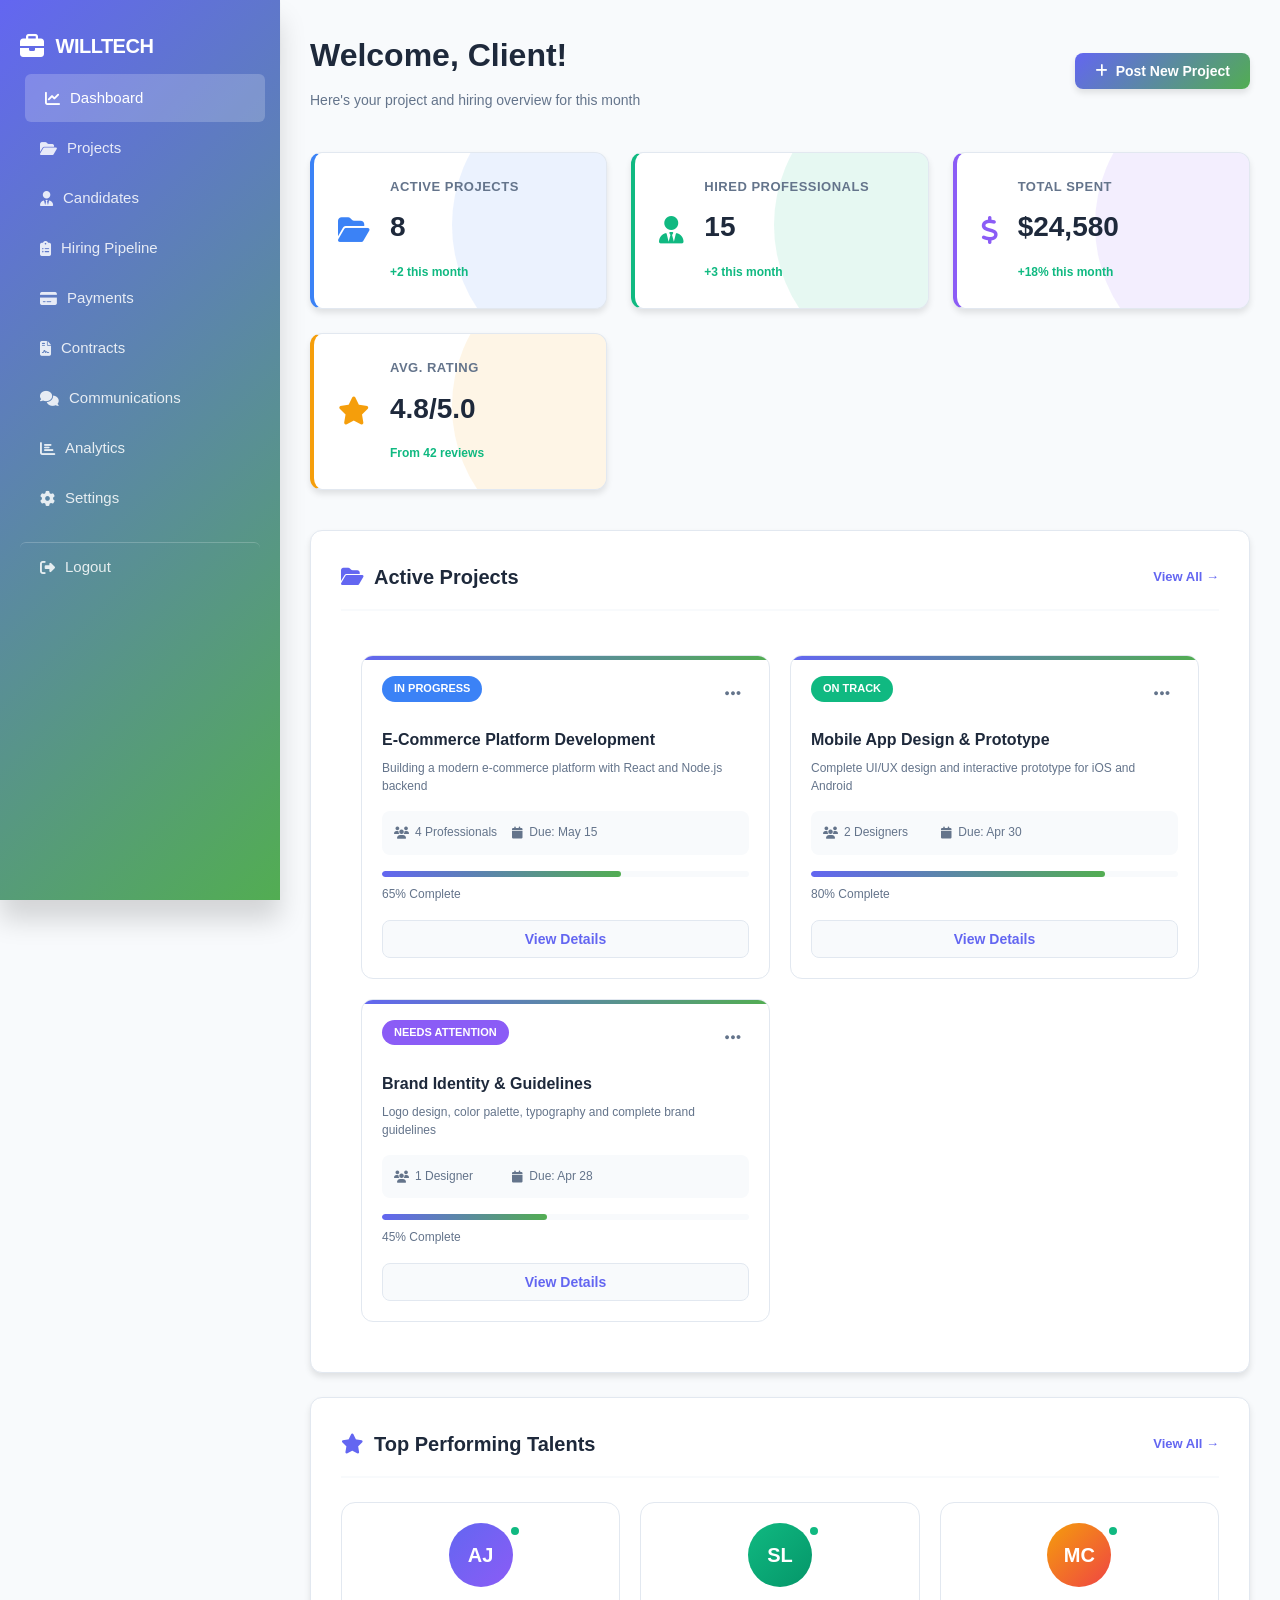
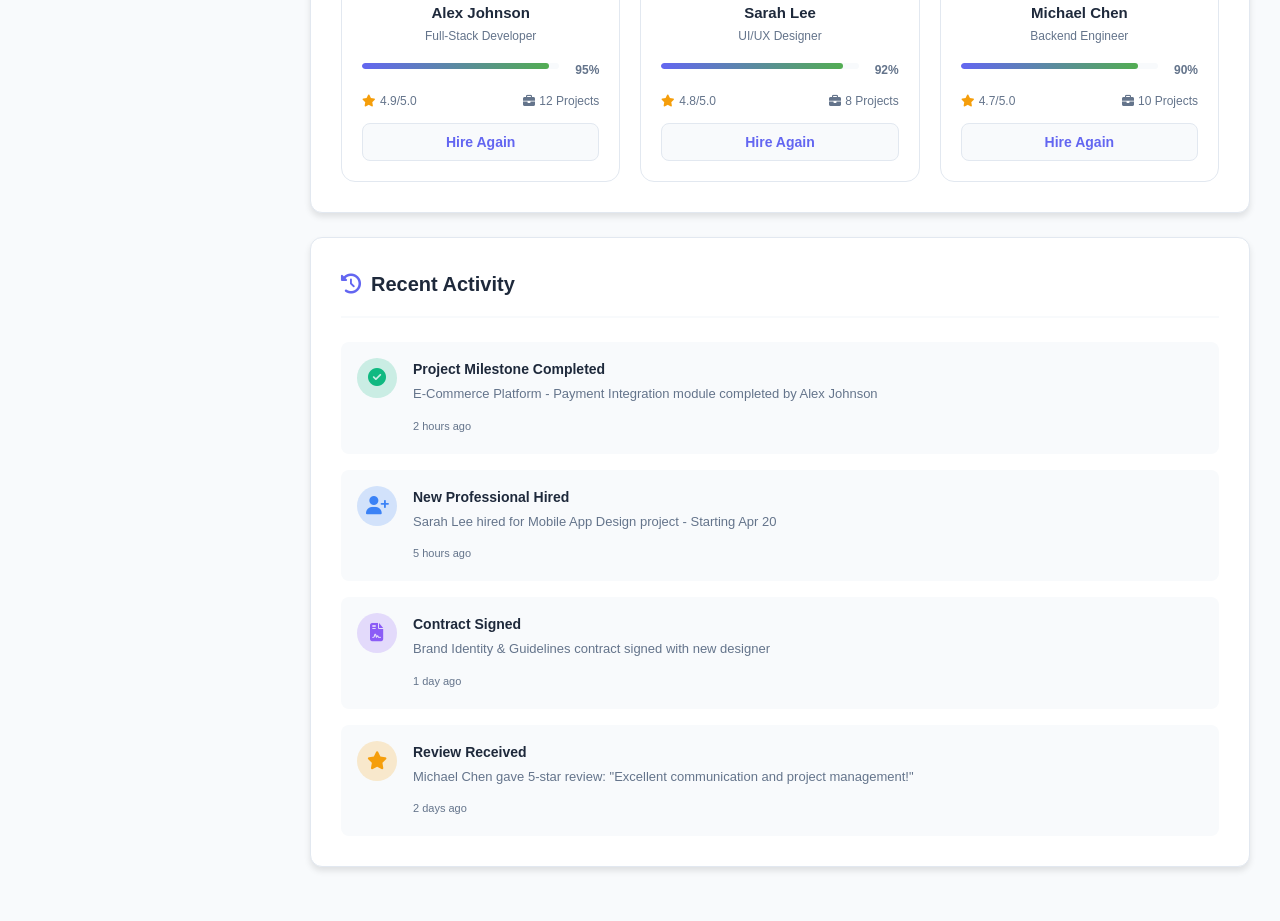
==== commit be05d0fb: "Add files via upload" ====
--- a/CARRIER HUB/client-dashboard.html
+++ b/CARRIER HUB/client-dashboard.html
@@ -728,7 +728,7 @@
                         <button class="icon-btn" id="closeFormModal"><i class="fas fa-times"></i></button>
                     </div>
                     <div class="modal-body">
-                        <form id="hiringPositionForm" style="display:none;">
+                        <form id="hiringPositionForm">
                             <input type="hidden" id="selectedProjectInput">
                             <div class="form-group">
                                 <label for="projectDisplay" style="font-weight:600;color:#666">Project</label>
@@ -1040,159 +1040,213 @@
     });
 
     // ============ HIRING POSITION WORKFLOW ============
-    const createHiringBtn = document.getElementById('createHiringBtn');
-    const projectModal = document.getElementById('projectModal');
-    const hiringFormModal = document.getElementById('hiringFormModal');
-    const closeProjectModal = document.getElementById('closeProjectModal');
-    const closeFormModal = document.getElementById('closeFormModal');
-    const projectsList = document.getElementById('projectsList');
-    const hiringPositionForm = document.getElementById('hiringPositionForm');
-    const cancelFormBtn = document.getElementById('cancelFormBtn');
-    const selectedProjectInput = document.getElementById('selectedProjectInput');
-    const projectDisplay = document.getElementById('projectDisplay');
-    const hiringPositionsContainer = document.getElementById('hiringPositionsContainer');
-
-    // Open project selection modal
-    createHiringBtn.addEventListener('click', function() {
-        projectModal.style.display = 'flex';
-    });
-
-    // Close project modal
-    closeProjectModal.addEventListener('click', function() {
-        projectModal.style.display = 'none';
-    });
-
-    // Close when clicking outside modal
-    projectModal.addEventListener('click', function(e) {
-        if (e.target === projectModal) {
+    function initHiringWorkflow() {
+        const createHiringBtn = document.getElementById('createHiringBtn');
+        const projectModal = document.getElementById('projectModal');
+        const hiringFormModal = document.getElementById('hiringFormModal');
+        const closeProjectModal = document.getElementById('closeProjectModal');
+        const closeFormModal = document.getElementById('closeFormModal');
+        const hiringPositionForm = document.getElementById('hiringPositionForm');
+        const cancelFormBtn = document.getElementById('cancelFormBtn');
+        const selectedProjectInput = document.getElementById('selectedProjectInput');
+        const projectDisplay = document.getElementById('projectDisplay');
+        const hiringPositionsContainer = document.getElementById('hiringPositionsContainer');
+
+        // Safety checks
+        if (!createHiringBtn || !projectModal || !hiringFormModal) {
+            console.warn('Hiring workflow elements not found');
+            return;
+        }
+
+        // === Open Hiring Modal Flow ===
+        createHiringBtn.addEventListener('click', function(e) {
+            e.preventDefault();
+            e.stopPropagation();
+            projectModal.style.display = 'flex';
+        });
+
+        // === Project Selection Modal Handlers ===
+        
+        // Close button
+        closeProjectModal.addEventListener('click', function(e) {
+            e.preventDefault();
+            e.stopPropagation();
             projectModal.style.display = 'none';
+        });
+
+        // Click overlay to close
+        projectModal.addEventListener('click', function(e) {
+            if (e.target === this) {
+                projectModal.style.display = 'none';
+            }
+        });
+
+        // Stop propagation on modal content
+        const projectModalContent = projectModal.querySelector('.modal-content');
+        if (projectModalContent) {
+            projectModalContent.addEventListener('click', function(e) {
+                e.stopPropagation();
+            });
         }
-    });
-
-    hiringFormModal.addEventListener('click', function(e) {
-        if (e.target === hiringFormModal) {
+
+        // === Project Item Selection ===
+        const projectItems = projectModal.querySelectorAll('.project-item');
+        projectItems.forEach(item => {
+            item.addEventListener('click', function(e) {
+                e.preventDefault();
+                e.stopPropagation();
+                
+                const projectName = this.getAttribute('data-project');
+                if (selectedProjectInput) selectedProjectInput.value = projectName;
+                if (projectDisplay) projectDisplay.value = projectName;
+                
+                // Hide project modal
+                projectModal.style.display = 'none';
+                
+                // Show hiring form modal after a brief delay
+                setTimeout(() => {
+                    hiringFormModal.style.display = 'flex';
+                }, 150);
+            });
+        });
+
+        // === Hiring Form Modal Handlers ===
+        
+        // Close button
+        closeFormModal.addEventListener('click', function(e) {
+            e.preventDefault();
+            e.stopPropagation();
             hiringFormModal.style.display = 'none';
             resetForm();
+        });
+
+        // Cancel button
+        cancelFormBtn.addEventListener('click', function(e) {
+            e.preventDefault();
+            e.stopPropagation();
+            hiringFormModal.style.display = 'none';
+            resetForm();
+        });
+
+        // Stop propagation on hiring form modal content
+        const hiringModalContent = hiringFormModal.querySelector('.modal-content');
+        if (hiringModalContent) {
+            hiringModalContent.addEventListener('click', function(e) {
+                e.stopPropagation();
+            });
         }
-    });
-
-    // Handle project selection
-    document.querySelectorAll('.project-item').forEach(item => {
-        item.addEventListener('click', function() {
-            const projectName = this.getAttribute('data-project');
-            selectedProjectInput.value = projectName;
-            projectDisplay.value = projectName;
-            
-            projectModal.style.display = 'none';
-            hiringFormModal.style.display = 'flex';
-            hiringPositionForm.style.display = 'block';
+
+        // === Form Submission ===
+        hiringPositionForm.addEventListener('submit', function(e) {
+            e.preventDefault();
+            e.stopPropagation();
+
+            const jobTitle = document.getElementById('jobTitle')?.value || '';
+            const jobDesc = document.getElementById('jobDesc')?.value || '';
+            const experience = document.getElementById('experience')?.value || '';
+            const jobStatus = document.getElementById('jobStatus')?.value || '';
+            const applicants = document.getElementById('applicants')?.value || '';
+
+            // Validate
+            if (!jobTitle || !jobDesc || !experience || !jobStatus || !applicants) {
+                alert('Please fill in all required fields');
+                return;
+            }
+
+            // Create card and add to container
+            const newCard = createJobCard(jobTitle, jobDesc, experience, jobStatus, applicants);
+            if (hiringPositionsContainer) {
+                hiringPositionsContainer.insertBefore(newCard, hiringPositionsContainer.firstChild);
+            }
+
+            // Close modal and reset
+            hiringFormModal.style.display = 'none';
+            resetForm();
+
+            // Show success notification
+            showSuccessNotification(`${jobTitle} position created successfully!`);
         });
-    });
-
-    // Close form modal
-    closeFormModal.addEventListener('click', function() {
-        hiringFormModal.style.display = 'none';
-        resetForm();
-    });
-
-    cancelFormBtn.addEventListener('click', function() {
-        hiringFormModal.style.display = 'none';
-        resetForm();
-    });
-
-    // Form submission
-    hiringPositionForm.addEventListener('submit', function(e) {
-        e.preventDefault();
-
-        const jobTitle = document.getElementById('jobTitle').value;
-        const jobDesc = document.getElementById('jobDesc').value;
-        const experience = document.getElementById('experience').value;
-        const jobStatus = document.getElementById('jobStatus').value;
-        const applicants = document.getElementById('applicants').value;
-        const project = selectedProjectInput.value;
-
-        // Create job position card
-        const newCard = createJobCard(jobTitle, jobDesc, experience, jobStatus, applicants);
-        hiringPositionsContainer.appendChild(newCard);
-
-        // Close modal and reset form
-        hiringFormModal.style.display = 'none';
-        resetForm();
-
-        // Show success message or animation
-        showSuccessNotification(`${jobTitle} position created successfully!`);
-    });
-
-    function createJobCard(title, desc, experience, status, applicants) {
-        const badgeClass = status === 'Open' ? 'blue' : status === 'In Progress' ? 'purple' : 'gray';
-        const statusBadge = status === 'Open' ? '<div class="course-badge blue">Open</div>' : 
-                           status === 'In Progress' ? '<div class="course-badge purple">In Progress</div>' : 
-                           '<div class="course-badge gray">Closed</div>';
-
-        const card = document.createElement('div');
-        card.className = 'course-card';
-        card.innerHTML = `
-            <div class="course-header">
-                ${statusBadge}
-                <button class="icon-btn"><i class="fas fa-ellipsis-h"></i></button>
-            </div>
-            <h3>${title}</h3>
-            <p class="course-desc">${desc}</p>
-            <div class="course-stats">
-                <span><i class="fas fa-users"></i> ${applicants} Applicants</span>
-                <span><i class="fas fa-calendar"></i> Posted: ${new Date().toLocaleDateString('en-US', {month: 'short', day: 'numeric'})}</span>
-            </div>
-            <div class="progress-bar">
-                <div class="progress" style="width: ${Math.min(parseInt(applicants) * 5, 100)}%"></div>
-            </div>
-            <p class="progress-text">Experience: ${experience}</p>
-            <button class="secondary-btn full-width">Manage Candidates</button>
+
+        // === Helper Functions ===
+        function resetForm() {
+            hiringPositionForm.reset();
+            if (selectedProjectInput) selectedProjectInput.value = '';
+            if (projectDisplay) projectDisplay.value = '';
+        }
+
+        function createJobCard(title, desc, experience, status, applicants) {
+            const statusBadge = status === 'Open' ? '<div class="course-badge blue">Open</div>' : 
+                               status === 'In Progress' ? '<div class="course-badge purple">In Progress</div>' : 
+                               '<div class="course-badge gray">Closed</div>';
+
+            const card = document.createElement('div');
+            card.className = 'course-card';
+            card.innerHTML = `
+                <div class="course-header">
+                    ${statusBadge}
+                    <button class="icon-btn"><i class="fas fa-ellipsis-h"></i></button>
+                </div>
+                <h3>${title}</h3>
+                <p class="course-desc">${desc}</p>
+                <div class="course-stats">
+                    <span><i class="fas fa-users"></i> ${applicants} Applicants</span>
+                    <span><i class="fas fa-calendar"></i> Posted: ${new Date().toLocaleDateString('en-US', {month: 'short', day: 'numeric'})}</span>
+                </div>
+                <div class="progress-bar">
+                    <div class="progress" style="width: ${Math.min(parseInt(applicants) * 5, 100)}%"></div>
+                </div>
+                <p class="progress-text">Experience: ${experience}</p>
+                <button class="secondary-btn full-width">Manage Candidates</button>
+            `;
+            return card;
+        }
+
+        function showSuccessNotification(message) {
+            const notification = document.createElement('div');
+            notification.style.cssText = `
+                position: fixed;
+                top: 20px;
+                right: 20px;
+                background: #10b981;
+                color: white;
+                padding: 16px 24px;
+                border-radius: 8px;
+                box-shadow: 0 4px 6px rgba(0, 0, 0, 0.1);
+                z-index: 3000;
+                animation: slideIn 0.3s ease;
+                display: flex;
+                align-items: center;
+                gap: 12px;
+            `;
+            notification.innerHTML = `<i class="fas fa-check-circle"></i> <span>${message}</span>`;
+            document.body.appendChild(notification);
+
+            setTimeout(() => {
+                notification.style.animation = 'fadeOut 0.3s ease';
+                setTimeout(() => notification.remove(), 300);
+            }, 3000);
+        }
+    }
+
+    // Initialize hiring workflow
+    initHiringWorkflow();
+
+    // Add animations if not already added
+    if (!document.getElementById('hiringAnimations')) {
+        const style = document.createElement('style');
+        style.id = 'hiringAnimations';
+        style.innerHTML = `
+            @keyframes slideIn {
+                from { transform: translateX(400px); opacity: 0; }
+                to { transform: translateX(0); opacity: 1; }
+            }
+            @keyframes fadeOut {
+                from { opacity: 1; }
+                to { opacity: 0; }
+            }
         `;
-        return card;
+        document.head.appendChild(style);
     }
-
-    function resetForm() {
-        hiringPositionForm.reset();
-        selectedProjectInput.value = '';
-        projectDisplay.value = '';
-    }
-
-    function showSuccessNotification(message) {
-        const notification = document.createElement('div');
-        notification.style.cssText = `
-            position: fixed;
-            top: 20px;
-            right: 20px;
-            background: #10b981;
-            color: white;
-            padding: 16px 24px;
-            border-radius: 8px;
-            box-shadow: 0 4px 6px rgba(0, 0, 0, 0.1);
-            z-index: 3000;
-            animation: slideIn 0.3s ease;
-        `;
-        notification.innerHTML = `<i class="fas fa-check-circle"></i> ${message}`;
-        document.body.appendChild(notification);
-
-        setTimeout(() => {
-            notification.style.animation = 'fadeOut 0.3s ease';
-            setTimeout(() => notification.remove(), 300);
-        }, 3000);
-    }
-
-    // Add fadeOut animation
-    const style = document.createElement('style');
-    style.innerHTML = `
-        @keyframes slideIn {
-            from { transform: translateX(400px); opacity: 0; }
-            to { transform: translateX(0); opacity: 1; }
-        }
-        @keyframes fadeOut {
-            from { opacity: 1; }
-            to { opacity: 0; }
-        }
-    `;
-    document.head.appendChild(style);
 
     // Hamburger Menu Toggle
     const hamburgerMenu = document.getElementById('hamburgerMenu');
--- a/CARRIER HUB/mentor-dashboard.css
+++ b/CARRIER HUB/mentor-dashboard.css
@@ -114,83 +114,6 @@
     50% { transform: translateY(-5px); }
 }
 
-/* ========== PAGE LOADER - FANCY LOADING EFFECT ========== */
-.page-loader {
-    position: fixed;
-    top: 0;
-    left: 0;
-    right: 0;
-    bottom: 0;
-    background: linear-gradient(135deg, rgba(26, 61, 92, 0.95), rgba(30, 103, 167, 0.95));
-    display: flex;
-    align-items: center;
-    justify-content: center;
-    z-index: 9999;
-    opacity: 0;
-    visibility: hidden;
-    transition: opacity 0.4s ease, visibility 0.4s ease;
-}
-
-.page-loader.active {
-    opacity: 1;
-    visibility: visible;
-}
-
-.loader-spinner {
-    display: flex;
-    flex-direction: column;
-    align-items: center;
-    gap: 24px;
-}
-
-.spinner-ring {
-    width: 60px;
-    height: 60px;
-    border: 4px solid rgba(255, 255, 255, 0.3);
-    border-top: 4px solid #ffffff;
-    border-radius: 50%;
-    animation: spin 1.2s cubic-bezier(0.5, 0, 0.5, 1) infinite;
-    position: absolute;
-}
-
-.spinner-ring:nth-child(1) {
-    width: 80px;
-    height: 80px;
-    animation-delay: -0.45s;
-}
-
-.spinner-ring:nth-child(2) {
-    width: 65px;
-    height: 65px;
-    animation-delay: -0.3s;
-}
-
-.spinner-ring:nth-child(3) {
-    width: 50px;
-    height: 50px;
-    animation-delay: -0.15s;
-}
-
-@keyframes spin {
-    0% { transform: rotate(0deg); }
-    100% { transform: rotate(360deg); }
-}
-
-.loader-spinner p {
-    position: absolute;
-    bottom: -50px;
-    color: white;
-    font-size: 14px;
-    font-weight: 500;
-    letter-spacing: 2px;
-    animation: fadeInOut 1.5s ease-in-out infinite;
-}
-
-@keyframes fadeInOut {
-    0%, 100% { opacity: 0.5; }
-    50% { opacity: 1; }
-}
-
 .sidebar-nav ul {
     list-style: none;
 }
@@ -203,12 +126,12 @@
     display: flex;
     align-items: center;
     gap: 10px;
-    padding: 6px 14px;
+    padding: 12px 20px;
     color: rgba(255, 255, 255, 0.85);
     text-decoration: none;
     border-radius: 6px;
     transition: all 0.3s ease;
-    font-size: 12px;
+    font-size: 15px;
     font-weight: 500;
 }
 
@@ -962,6 +885,12 @@
 
 /* Responsive Design */
 @media (max-width: 1200px) {
+    /* Earnings Chart - Large Tablets */
+    .chart-bars { gap: 14px; }
+    .chart-bar-wrap { gap: 6px; }
+    .bar-tip { font-size: 13px; }
+    .bar-label { font-size: 12px; }
+    
     .courses-grid {
         grid-template-columns: repeat(auto-fill, minmax(280px, 1fr));
     }
@@ -2304,6 +2233,55 @@
     position: relative; cursor: pointer; transition: all 0.3s; min-height: 20px;
 }
 .chart-bar:hover { background: linear-gradient(180deg, rgba(99,102,241,0.35), rgba(99,102,241,0.15)); }
+.bar-tip { position: absolute; top: -28px; left: 50%; transform: translateX(-50%); font-size: 12px; font-weight: 700; color: var(--primary-color); background: transparent; }
+.bar-label { font-size: 12px; color: var(--text-secondary); font-weight: 600; }
+.active-bar { background: linear-gradient(180deg, rgba(99,102,241,0.4), rgba(99,102,241,0.2)); }
+
+/* Transaction Cards - Responsive Alternative to Table */
+.transactions-list { display: flex; flex-direction: column; gap: 12px; }
+.transaction-card {
+    background: white; border: 1px solid var(--border-color); border-radius: 8px; padding: 16px;
+    transition: all 0.2s ease; box-shadow: var(--shadow-sm);
+}
+.transaction-card:hover { box-shadow: var(--shadow-md); border-color: var(--primary-color); }
+.transaction-header {
+    display: flex; align-items: center; justify-content: space-between; gap: 16px; margin-bottom: 12px;
+}
+.student-info {
+    display: flex; align-items: center; gap: 12px; flex: 1; min-width: 0;
+}
+.student-info strong { display: block; font-size: 14px; color: var(--text-primary); margin-bottom: 2px; }
+.student-info p { font-size: 13px; color: var(--text-secondary); margin: 0; white-space: nowrap; overflow: hidden; text-overflow: ellipsis; }
+.transaction-details {
+    display: grid; grid-template-columns: repeat(2, 1fr); gap: 12px; padding-top: 12px; border-top: 1px solid var(--border-color);
+}
+.detail-item { display: flex; flex-direction: column; gap: 4px; }
+.detail-label { font-size: 11px; color: var(--text-secondary); font-weight: 600; text-transform: uppercase; letter-spacing: 0.5px; }
+.detail-value { font-size: 14px; font-weight: 600; color: var(--text-primary); }
+.amount-green { color: var(--success-color); }
+.amount-pending { color: var(--warning-color); }
+
+/* Course Progress Cards - Responsive Alternative to Table */
+.courses-list { display: flex; flex-direction: column; gap: 12px; }
+.course-progress-card {
+    background: white; border: 1px solid var(--border-color); border-radius: 8px; padding: 16px;
+    transition: all 0.2s ease; box-shadow: var(--shadow-sm);
+}
+.course-progress-card:hover { box-shadow: var(--shadow-md); border-color: var(--primary-color); }
+.card-header {
+    display: flex; align-items: center; justify-content: space-between; gap: 16px; margin-bottom: 12px;
+}
+.course-info {
+    display: flex; align-items: center; gap: 12px; flex: 1; min-width: 0;
+}
+.course-info h3 { display: block; font-size: 14px; color: var(--text-primary); margin: 0 0 2px 0; }
+.course-info p { font-size: 13px; color: var(--text-secondary); margin: 0; white-space: nowrap; overflow: hidden; text-overflow: ellipsis; }
+.card-details {
+    display: grid; grid-template-columns: repeat(3, 1fr); gap: 12px; padding-top: 12px; padding-bottom: 12px; border-top: 1px solid var(--border-color); border-bottom: 1px solid var(--border-color);
+}
+.card-actions {
+    display: flex; gap: 8px; justify-content: flex-end; align-items: center;
+}
 
 /* ========== MODAL STYLES ========== */
 .modal {
@@ -2554,6 +2532,182 @@
 .danger-card { border-color: rgba(239,68,68,0.2); }
 .danger-card h3 { color: #ef4444; }
 
+/* ============== MODAL STYLES ============== */
+.modal {
+    display: none;
+    position: fixed;
+    z-index: 2000;
+    left: 0;
+    top: 0;
+    width: 100%;
+    height: 100%;
+    background-color: rgba(0, 0, 0, 0.5);
+    opacity: 0;
+    transition: opacity 0.3s ease;
+}
+
+.modal.active {
+    display: flex;
+    opacity: 1;
+    align-items: center;
+    justify-content: center;
+}
+
+.modal-content {
+    background-color: var(--card-bg);
+    padding: 32px;
+    border-radius: 12px;
+    box-shadow: var(--shadow-lg);
+    width: 90%;
+    max-width: 500px;
+    max-height: 90vh;
+    overflow-y: auto;
+    animation: slideInUp 0.3s ease;
+}
+
+@keyframes slideInUp {
+    from {
+        transform: translateY(50px);
+        opacity: 0;
+    }
+    to {
+        transform: translateY(0);
+        opacity: 1;
+    }
+}
+
+.modal-header {
+    display: flex;
+    justify-content: space-between;
+    align-items: center;
+    margin-bottom: 24px;
+    padding-bottom: 16px;
+    border-bottom: 1px solid var(--border-color);
+}
+
+.modal-header h2 {
+    font-size: 20px;
+    font-weight: 600;
+    color: var(--text-primary);
+}
+
+.modal-close {
+    background: none;
+    border: none;
+    font-size: 28px;
+    color: var(--text-secondary);
+    cursor: pointer;
+    padding: 0;
+    width: 32px;
+    height: 32px;
+    display: flex;
+    align-items: center;
+    justify-content: center;
+    border-radius: 6px;
+    transition: all 0.3s ease;
+}
+
+.modal-close:hover {
+    background-color: var(--light-bg);
+    color: var(--text-primary);
+}
+
+.modal-form {
+    display: flex;
+    flex-direction: column;
+    gap: 16px;
+}
+
+.modal-form .form-group {
+    display: flex;
+    flex-direction: column;
+    gap: 8px;
+}
+
+.modal-form .form-group label {
+    font-size: 14px;
+    font-weight: 600;
+    color: var(--text-primary);
+}
+
+.modal-form .form-group input,
+.modal-form .form-group select,
+.modal-form .form-group textarea {
+    padding: 10px 12px;
+    border: 1px solid var(--border-color);
+    border-radius: 6px;
+    font-size: 14px;
+    font-family: inherit;
+    color: var(--text-primary);
+    transition: all 0.3s ease;
+}
+
+.modal-form .form-group input:focus,
+.modal-form .form-group select:focus,
+.modal-form .form-group textarea:focus {
+    outline: none;
+    border-color: var(--primary-color);
+    box-shadow: 0 0 0 3px rgba(99, 102, 241, 0.1);
+}
+
+.form-row {
+    display: grid;
+    grid-template-columns: 1fr 1fr;
+    gap: 12px;
+}
+
+.modal-actions {
+    display: flex;
+    gap: 12px;
+    margin-top: 20px;
+    padding-top: 16px;
+    border-top: 1px solid var(--border-color);
+}
+
+.modal-actions button {
+    flex: 1;
+}
+
+/* ============== NOTIFICATION TOAST ============== */
+.notification {
+    position: fixed;
+    bottom: 20px;
+    right: 20px;
+    background: white;
+    padding: 16px 20px;
+    border-radius: 8px;
+    box-shadow: var(--shadow-lg);
+    z-index: 3000;
+    min-width: 300px;
+    opacity: 0;
+    transform: translateY(100px);
+    transition: all 0.3s ease;
+    display: flex;
+    align-items: center;
+    gap: 12px;
+    border-left: 4px solid var(--success-color);
+}
+
+.notification.active {
+    opacity: 1;
+    transform: translateY(0);
+}
+
+.notification.success {
+    border-left-color: var(--success-color);
+    color: var(--success-color);
+}
+
+.notification.error {
+    border-left-color: var(--danger-color);
+    color: var(--danger-color);
+}
+
+.notification.warning {
+    border-left-color: var(--warning-color);
+    color: var(--warning-color);
+}
+
 /* ========== SESSION TIME BLOCK IN SESSIONS PAGE ========== */
 .sessions-list .session-card { background: white; border: 1px solid var(--border-color); border-radius: 12px; padding: 20px; margin-bottom: 12px; }
 .sessions-list .session-card:last-child { margin-bottom: 0; }
@@ -2580,6 +2734,23 @@
     .candidates-grid { grid-template-columns: repeat(auto-fill, minmax(260px, 1fr)); gap: 16px; padding: 16px; }
     .payments-grid { grid-template-columns: repeat(auto-fill, minmax(260px, 1fr)); gap: 16px; padding: 16px; }
     .contracts-grid { grid-template-columns: repeat(auto-fill, minmax(260px, 1fr)); gap: 16px; padding: 16px; }
+    
+    /* Earnings Page - Medium Tablet Responsive */
+    .stats-grid { grid-template-columns: repeat(auto-fit, minmax(220px, 1fr)); gap: 18px; }
+    .chart-bars { height: 180px; gap: 13px; }
+    .filter-tabs { overflow-x: auto; -webkit-overflow-scrolling: touch; flex-wrap: nowrap; }
+    .transaction-card { padding: 14px; }
+    .transaction-header { gap: 12px; }
+    .transaction-details { grid-template-columns: repeat(2, 1fr); }
+    .detail-label { font-size: 10px; }
+    .detail-value { font-size: 13px; }
+    
+    /* Course Cards - Medium Tablet */
+    .course-progress-card { padding: 14px; }
+    .card-header { gap: 12px; }
+    .card-details { grid-template-columns: repeat(3, 1fr); gap: 10px; padding-top: 10px; padding-bottom: 10px; }
+    .course-info h3 { font-size: 13px; }
+    .course-info p { font-size: 12px; }
     .course-card-item { padding: 20px; }
     .assignment-card { padding: 20px; }
     .project-card { padding: 20px; }
@@ -2634,6 +2805,43 @@
     .courses-grid { grid-template-columns: repeat(auto-fill, minmax(240px, 1fr)); gap: 12px; padding: 12px; }
     .assignments-grid { grid-template-columns: repeat(auto-fill, minmax(240px, 1fr)); gap: 12px; padding: 12px; }
     .projects-grid { grid-template-columns: repeat(auto-fill, minmax(240px, 1fr)); gap: 12px; padding: 12px; }
+
+    /* Modal responsive */
+    .modal-content {
+        width: 95%;
+        max-width: 90vw;
+        padding: 20px;
+    }
+
+    .modal-header {
+        flex-direction: column;
+        align-items: flex-start;
+        gap: 12px;
+    }
+
+    .modal-close {
+        align-self: flex-end;
+    }
+
+    .form-row {
+        grid-template-columns: 1fr;
+    }
+
+    .modal-actions {
+        flex-direction: column;
+    }
+
+    .modal-actions button {
+        width: 100%;
+    }
+
+    /* Notification responsive */
+    .notification {
+        left: 10px;
+        right: 10px;
+        min-width: auto;
+        max-width: calc(100% - 20px);
+    }
     .candidates-grid { grid-template-columns: repeat(auto-fill, minmax(220px, 1fr)); gap: 12px; padding: 12px; }
     .payments-grid { grid-template-columns: repeat(auto-fill, minmax(220px, 1fr)); gap: 12px; padding: 12px; }
     .contracts-grid { grid-template-columns: repeat(auto-fill, minmax(220px, 1fr)); gap: 12px; padding: 12px; }
@@ -2690,6 +2898,36 @@
     .mini-progress { min-width: 60px; }
     .row-actions { gap: 2px; }
     .row-actions .icon-btn { padding: 4px; font-size: 12px; }
+    
+    /* Transaction Cards - Tablet */
+    .transaction-card { padding: 14px; }
+    .student-info { gap: 10px; }
+    .student-info strong { font-size: 13px; }
+    .student-info p { font-size: 12px; }
+    .transaction-details { gap: 10px; padding-top: 10px; }
+    .detail-label { font-size: 10px; }
+    .detail-value { font-size: 12px; }
+    
+    /* Course Cards - Tablet */
+    .course-progress-card { padding: 14px; }
+    .card-header { gap: 12px; }
+    .card-details { grid-template-columns: repeat(2, 1fr); gap: 10px; padding-top: 10px; padding-bottom: 10px; }
+    .course-info h3 { font-size: 13px; }
+    .course-info p { font-size: 12px; }
+    
+    /* Earnings Page - Tablet Responsive */
+    .stats-grid { grid-template-columns: repeat(auto-fit, minmax(200px, 1fr)); gap: 16px; }
+    .stat-card { padding: 18px; }
+    .stat-icon { font-size: 28px; }
+    .stat-number { font-size: 24px; }
+    .stat-content h3 { font-size: 13px; }
+    
+    /* Earnings Chart - Tablet */
+    .earnings-chart { padding: 16px 0 0; }
+    .chart-bars { height: 160px; gap: 12px; padding: 0 12px 0; }
+    .chart-bar-wrap { flex: 1; }
+    .bar-tip { font-size: 12px; padding: 4px; }
+    .bar-label { font-size: 12px; }
 }
 
 @media (max-width: 768px) {
@@ -2737,12 +2975,20 @@
     .filter-select { width: 100%; }
     
     /* Stats */
-    .stats-grid { gap: 12px; }
+    .stats-grid { gap: 12px; grid-template-columns: repeat(auto-fit, minmax(160px, 1fr)); }
     .stat-card { flex-direction: column; align-items: center; text-align: center; padding: 16px; }
     .stat-icon { font-size: 24px; }
     .stat-number { font-size: 22px; }
     .stat-content h3 { font-size: 12px; }
     
+    /* Earnings Chart - Mobile */
+    .earnings-chart { padding: 12px 0 0; }
+    .chart-bars { height: 140px; gap: 8px; padding: 0 8px 0; }
+    .chart-bar { min-height: 16px; }
+    .chart-bar-wrap { flex: 1; }
+    .bar-tip { font-size: 10px; padding: 3px; }
+    .bar-label { font-size: 10px; }
+    
     /* Buttons */
     .primary-btn, .secondary-btn { padding: 8px 14px; font-size: 12px; }
     .page-header .primary-btn { width: 100%; }
@@ -2751,6 +2997,27 @@
     .course-card { padding: 14px; }
     .student-card { padding: 16px; }
     .card-section { padding: 12px; margin-bottom: 12px; }
+    
+    /* Transaction Cards - Mobile */
+    .transaction-card { padding: 12px; }
+    .transaction-header { flex-direction: column; gap: 8px; }
+    .student-info { gap: 8px; }
+    .student-info strong { font-size: 12px; }
+    .student-info p { font-size: 11px; }
+    .transaction-details { grid-template-columns: 1fr; gap: 8px; padding-top: 8px; }
+    .detail-label { font-size: 10px; }
+    .detail-value { font-size: 11px; }
+    .status-pill { font-size: 10px; padding: 4px 8px; }
+    
+    /* Course Cards - Mobile */
+    .course-progress-card { padding: 12px; }
+    .card-header { flex-direction: column; gap: 8px; align-items: flex-start; }
+    .course-info h3 { font-size: 12px; }
+    .course-info p { font-size: 11px; }
+    .card-details { grid-template-columns: 1fr; gap: 8px; padding-top: 8px; padding-bottom: 8px; }
+    .detail-label { font-size: 10px; }
+    .detail-value { font-size: 11px; }
+    .card-actions { gap: 4px; }
     
     /* Tables - Enhance scrollability */
     .courses-table-wrap { 
